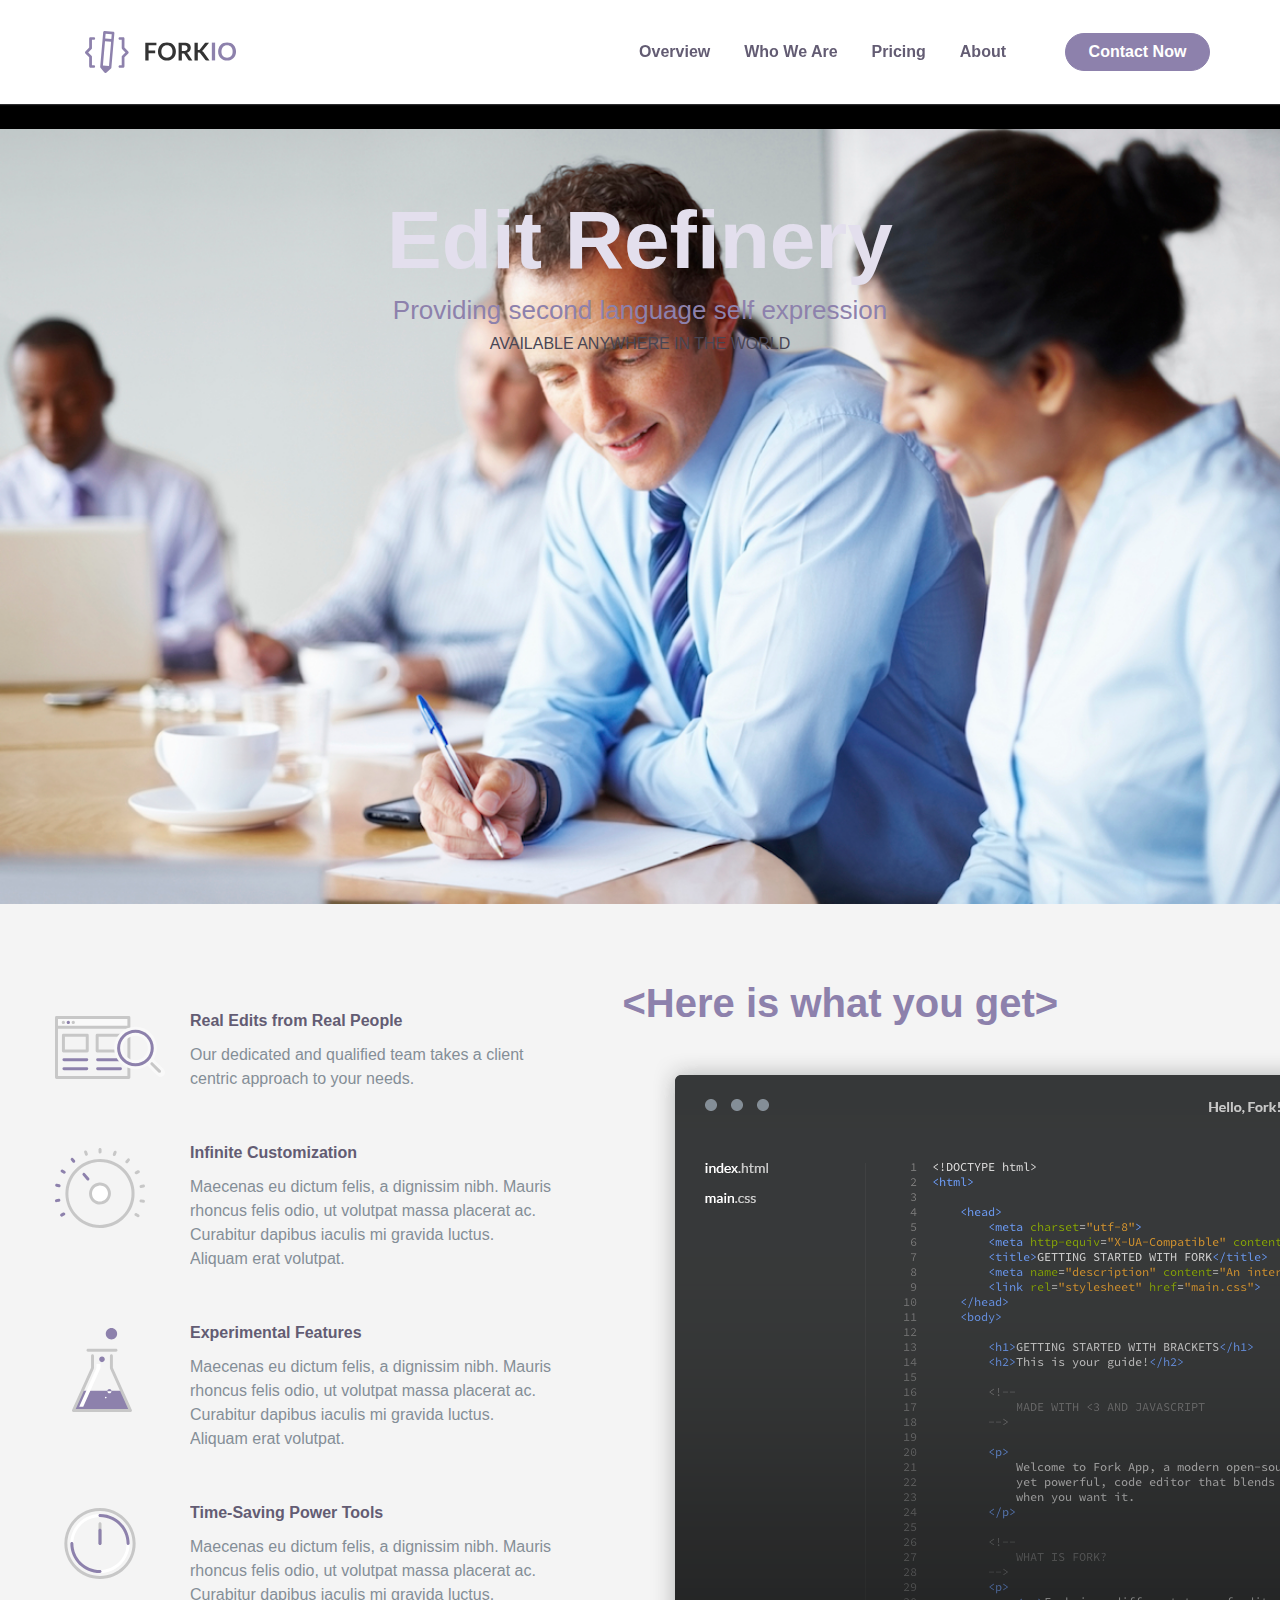
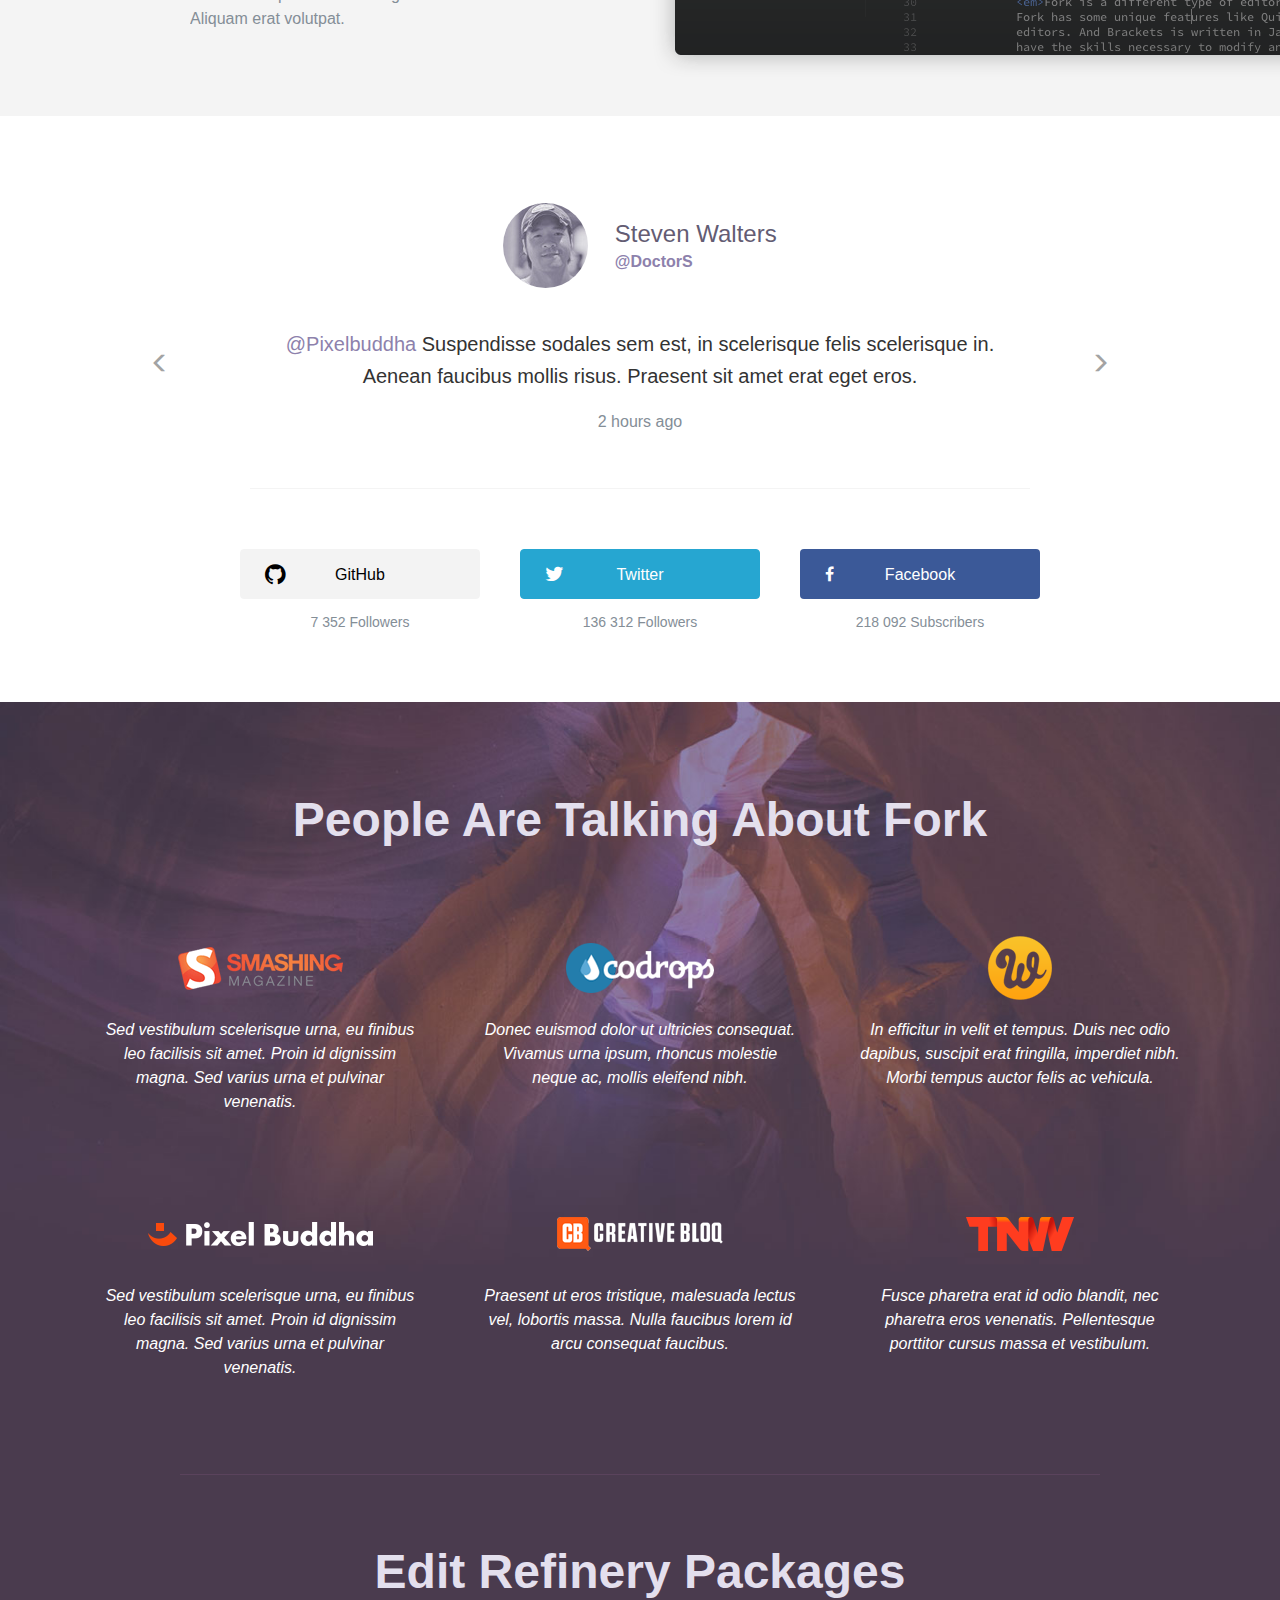
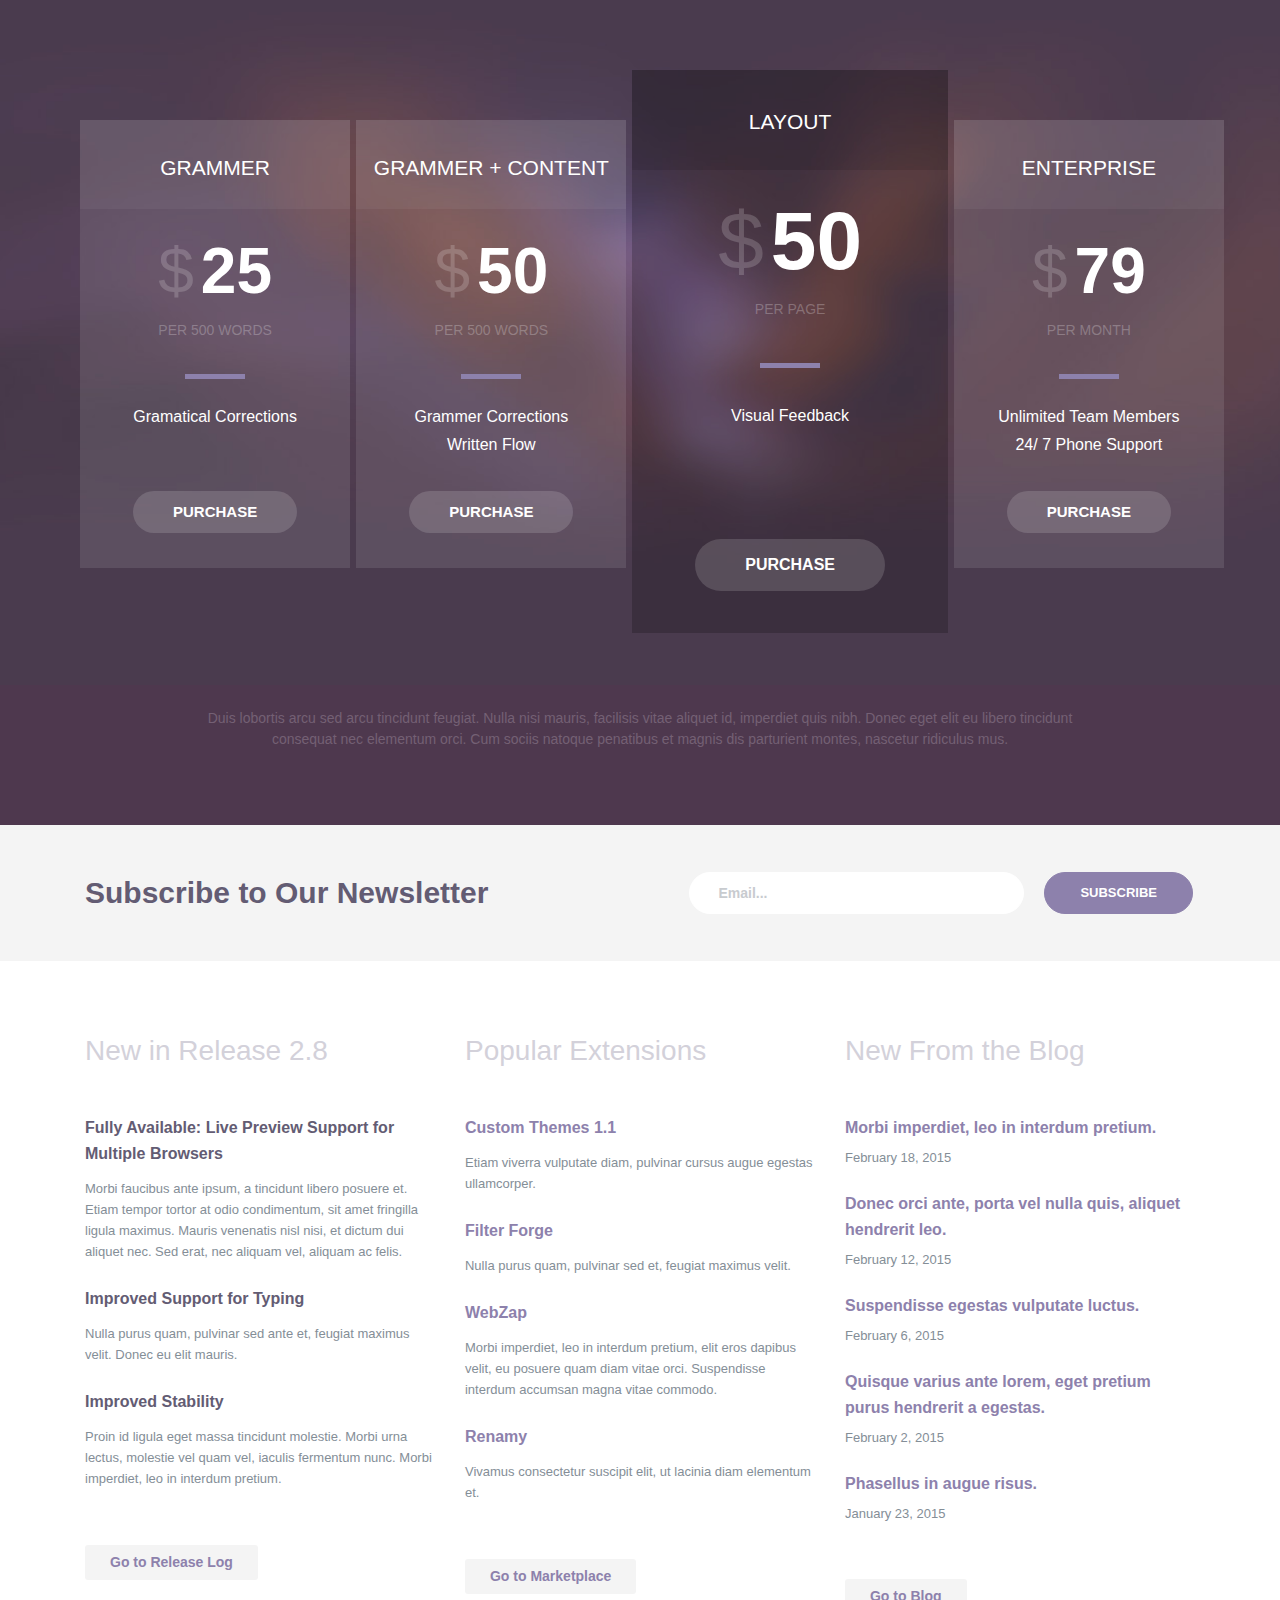
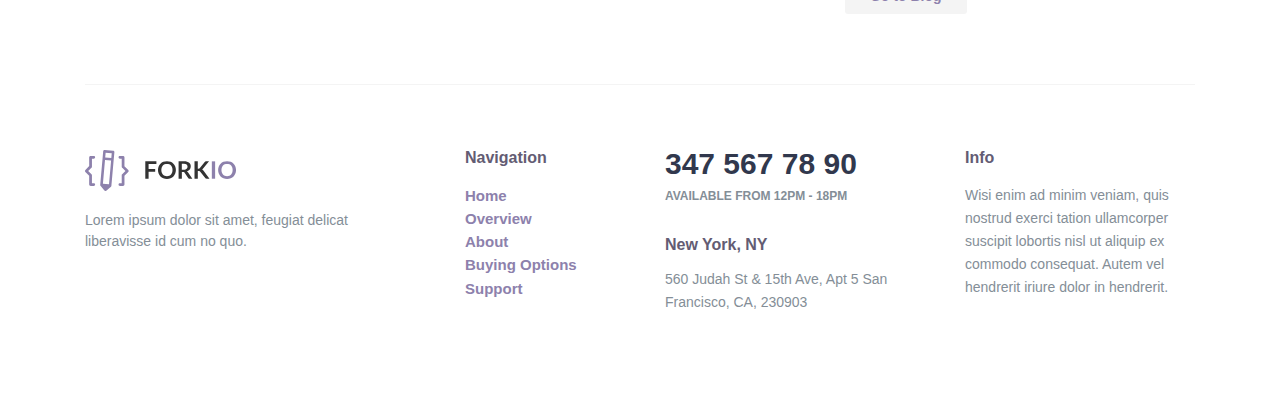
==== index.html @ b0a39c78 "first draft of site" ====
<!DOCTYPE html>
<html>
<head>
	<meta charset="utf-8">
	<meta name="viewport" content="width=device-width, initial-scale=1.0">
	<title>Edit Refinery</title>
	<meta name="description" content="A free responsive website template made exclusively for Codrops by Pixel Buddha and PSD2HTML">
	<meta name="keywords" content="website template, css3, one page, bootstrap, app template, web app, start-up">
	<meta name="author" content="Pixel Buddha and PSD2HTML for Codrops">
	<link rel="apple-touch-icon" sizes="57x57" href="favicons/apple-touch-icon-57x57.png">
	<link rel="apple-touch-icon" sizes="60x60" href="favicons/apple-touch-icon-60x60.png">
	<link rel="apple-touch-icon" sizes="72x72" href="favicons/apple-touch-icon-72x72.png">
	<link rel="apple-touch-icon" sizes="76x76" href="favicons/apple-touch-icon-76x76.png">
	<link rel="apple-touch-icon" sizes="114x114" href="favicons/apple-touch-icon-114x114.png">
	<link rel="apple-touch-icon" sizes="120x120" href="favicons/apple-touch-icon-120x120.png">
	<link rel="apple-touch-icon" sizes="144x144" href="favicons/apple-touch-icon-144x144.png">
	<link rel="apple-touch-icon" sizes="152x152" href="favicons/apple-touch-icon-152x152.png">
	<link rel="apple-touch-icon" sizes="180x180" href="favicons/apple-touch-icon-180x180.png">
	<link rel="icon" type="image/png" href="favicons/favicon-32x32.png" sizes="32x32">
	<link rel="icon" type="image/png" href="favicons/favicon-194x194.png" sizes="194x194">
	<link rel="icon" type="image/png" href="favicons/favicon-96x96.png" sizes="96x96">
	<link rel="icon" type="image/png" href="favicons/android-chrome-192x192.png" sizes="192x192">
	<link rel="icon" type="image/png" href="favicons/favicon-16x16.png" sizes="16x16">
	<link rel="manifest" href="favicons/manifest.json">
	<link rel="shortcut icon" href="favicons/favicon.ico">
	<meta name="msapplication-TileColor" content="#603cba">
	<meta name="msapplication-TileImage" content="favicons/mstile-144x144.png">
	<meta name="msapplication-config" content="favicons/browserconfig.xml">
	<meta name="theme-color" content="#ffffff">
	<link rel="stylesheet" href="css/bootstrap.css">
	<link rel="stylesheet" href="fonts/font-awesome-4.3.0/css/font-awesome.min.css">
	<link rel="stylesheet" href="css/all.css">
	<!-- <link href='http://fonts.googleapis.com/css?family=Montserrat:400,700|Source+Sans+Pro:400,700,400italic,700italic' rel='stylesheet' type='text/css'> -->
</head>
<body>
<div id="wrapper">
		<header id="header">
			<div class="container">
				<div class="logo"><a href="#"><img src="images/logo.svg" alt="FORKIO"></a></div>
				<nav id="nav">
					<div class="opener-holder">
						<a href="#" class="nav-opener"><span></span></a>
					</div>
					<a href="http://tympanus.net/codrops/?p=23525" class="btn btn-primary rounded">Contact Now</a>
					<div class="nav-drop">
						<ul>
							<li class="active visible-sm visible-xs"><a href="#">Home</a></li>
							<li><a href="#">Overview</a></li>
							<li><a href="#">Who We Are</a></li>
							<li><a href="#">Pricing</a></li>
							<li><a href="#">About</a></li>
						</ul>
						<div class="drop-holder visible-sm visible-xs">
							<span>Follow Us</span>
							<ul class="social-networks">
								<li><a class="fa fa-github" href="#"></a></li>
								<li><a class="fa fa-twitter" href="#"></a></li>
								<li><a class="fa fa-facebook" href="#"></a></li>
							</ul>
						</div>
					</div>
				</nav>
			</div>
		</header>
	<section class="visual">

		<div class="container">
			<div class="text-block">
				<div class="heading-holder bg-black">
					<h1>Edit Refinery</h1>
				</div>
				<p class="tagline bg-black">Providing second language self expression</p>
				<span class="info bg-black">Available anywhere in the world</span>
			</div>
		</div>
		<img src="images/collab.jpg" alt="" class="bg-stretch full">
	</section>
	<!-- <section class="main">
		<div class="container">
			<div id="cta">
				<a href="http://tympanus.net/codrops/?p=23525" class="btn btn-primary rounded">Contact Now</a>
				<p>Unlimited 30-Days Trial Period</p>
			</div>
			<div class="row">
				<div class="text-box col-md-offset-1 col-md-10">
					<h2>Revolutionary editor</h2>
					<p>Aenean cursus imperdiet nisl id fermentum. Aliquam pharetra dui laoreet vulputate dignissim. Sed id metus id quam auctor molestie eget ut augue. </p>
					<div class="social-placeholder"><img src="images/img-social-placeholder-01.png" height="26" width="365" alt=""></div>
				</div>
			</div>
		</div>
	</section> -->
	<section class="area">
		<div class="container">
			<!-- <div id="cta">
				<a href="http://tympanus.net/codrops/?p=23525" class="btn btn-primary rounded">Contact Now</a>
				<p>Unlimited 30-Days Trial Period</p>
			</div> -->
			<div class="row">
				<div class="col-md-5">
					<h2 class="visible-xs visible-sm text-primary">&lt;Here is what you get&gt;</h2>
					<ul class="visual-list">
						<li>
							<div class="img-holder">
								<img src="images/graph-04.svg" width="110" alt="">
							</div>
							<div class="text-holder">
								<h3>Real Edits from Real People</h3>
								<p>Our dedicated and qualified team takes a client centric approach to your needs.</p>
							</div>
						</li>
						<li>
							<div class="img-holder">
								<img class="pull-left" src="images/graph-03.svg" width="90" alt="">
							</div>
							<div class="text-holder">
								<h3>Infinite Customization</h3>
								<p>Maecenas eu dictum felis, a dignissim nibh. Mauris rhoncus felis odio, ut volutpat massa placerat ac. Curabitur dapibus iaculis mi gravida luctus. Aliquam erat volutpat. </p>
							</div>
						</li>
						<li>
							<div class="img-holder">
								<img src="images/graph-02.svg" height="84" alt="">
							</div>
							<div class="text-holder">
								<h3>Experimental Features</h3>
								<p>Maecenas eu dictum felis, a dignissim nibh. Mauris rhoncus felis odio, ut volutpat massa placerat ac. Curabitur dapibus iaculis mi gravida luctus. Aliquam erat volutpat. </p>
							</div>
						</li>
						<li>
							<div class="img-holder">
								<img src="images/graph-01.svg" height="71" alt="">
							</div>
							<div class="text-holder">
								<h3>Time-Saving Power Tools</h3>
								<p>Maecenas eu dictum felis, a dignissim nibh. Mauris rhoncus felis odio, ut volutpat massa placerat ac. Curabitur dapibus iaculis mi gravida luctus. Aliquam erat volutpat. </p>
							</div>
						</li>
					</ul>
				</div>
				<div class="col-md-7">
					<div class="slide-holder">
						<h2 class="hidden-xs hidden-sm text-primary">&lt;Here is what you get&gt;</h2>
						<div class="img-slide scroll-trigger"><img src="images/img-01.png" height="624" width="1184" alt=""></div>
					</div>
				</div>
			</div>
		</div>
	</section>
	<section class="main">
		<div class="container">
			<div class="block-holder">
				<div class="block-frame">
					<div class="cycle-gallery">
						<div class="mask">
							<div class="slideset">
								<div class="slide">
									<div class="img-box">
										<div class="img-holder"><img src="images/user-01.jpg" height="85" width="85" alt=""></div>
										<div class="text-holder">
											<h3>Steven Walters</h3>
											<a href="#">@DoctorS</a>
										</div>
									</div>
									<p><a href="#">@Pixelbuddha</a> Suspendisse sodales sem est, in scelerisque felis scelerisque in. Aenean faucibus mollis risus. Praesent sit amet erat eget eros.</p>
									<em class="date">2 hours ago</em>
								</div>
								<div class="slide">
									<div class="img-box">
										<div class="img-holder"><img src="images/user-02.jpg" height="85" width="85" alt=""></div>
										<div class="text-holder">
											<h3>Shane Jennings</h3>
											<a href="#">@shanejen</a>
										</div>
									</div>
									<p><a href="#">@PSD2HTML</a> Ut id porta quam. Morbi sit amet magna lobortis, hendrerit lorem et, tincidunt lorem. Sed vulputate condimentum lorem vel dapibus</p>
									<em class="date">5 hours ago</em>
								</div>
								<div class="slide">
									<div class="img-box">
										<div class="img-holder"><img src="images/user-03.jpg" height="85" width="85" alt=""></div>
										<div class="text-holder">
											<h3>Rafael Belverde</h3>
											<a href="#">@bellraffi</a>
										</div>
									</div>
									<p><a href="#">@codrops</a> Curabitur nec dapibus ligula. In eget ante in nisi laoreet accumsan pretium vitae est. Nulla lacinia efficitur dui eget accumsan?</p>
									<em class="date">1 day ago</em>
								</div>
							</div>
						</div>
						<a class="btn-prev" href="#"><i class="glyphicon glyphicon-menu-left"></i></a>
						<a class="btn-next" href="#"><i class="glyphicon glyphicon-menu-right"></i></a>
					</div>
				</div>
				<div class="block-frame">
					<ul class="cta-list">
						<li>
							<a href="#" class="btn btn-default"><i class="fa fa-github"></i> GitHub</a>
							<p>7 352 Followers</p>
						</li>
						<li>
							<a href="#" class="btn btn-info"><i class="fa fa-twitter"></i> Twitter</a>
							<p>136 312 Followers</p>
						</li>
						<li>
							<a href="#" class="btn btn-blue"><i class="fa fa-facebook"></i> Facebook</a>
							<p>218 092 Subscribers</p>
						</li>
					</ul>
				</div>
			</div>
		</div>
	</section>
	<section class="visual-container">
		<div class="visual-area">
			<div class="container">
				<h2>People Are Talking About Fork</h2>
				<ul class="testimonials">
					<li>
						<div class="img-holder"><a href="#"><img src="images/logo-smashing.png" height="43" width="165" alt="smashing magazine"></a></div>
						<p><em>Sed vestibulum scelerisque urna, eu finibus leo facilisis sit amet. Proin id dignissim magna. Sed varius urna et pulvinar venenatis. </em></p>
					</li>
					<li>
						<div class="img-holder"><a href="#"><img src="images/logo-codrops.png" height="50" width="148" alt="codrops"></a></div>
						<p><em>Donec euismod dolor ut ultricies consequat. Vivamus urna ipsum, rhoncus molestie neque ac, mollis eleifend nibh.</em></p>
					</li>
					<li>
						<div class="img-holder"><a href="#"><img src="images/logo-w.png" height="64" width="64" alt="w"></a></div>
						<p><em>In efficitur in velit et tempus. Duis nec odio dapibus, suscipit erat fringilla, imperdiet nibh. Morbi tempus auctor felis ac vehicula. </em></p>
					</li>
					<li>
						<div class="img-holder"><a href="#"><img src="images/logo-pixel.png" height="24" width="225" alt="Pixel Buddha"></a></div>
						<p><em>Sed vestibulum scelerisque urna, eu finibus leo facilisis sit amet. Proin id dignissim magna. Sed varius urna et pulvinar venenatis. </em></p>
					</li>
					<li>
						<div class="img-holder"><a href=""><img src="images/logo-cb.png" height="34" width="166" alt="creative bloq"></a></div>
						<p><em>Praesent ut eros tristique, malesuada lectus vel, lobortis massa. Nulla faucibus lorem id arcu consequat faucibus. </em></p>
					</li>
					<li>
						<div class="img-holder"><a href="#"><img src="images/logo-tnw.png" height="34" width="108" alt="tnw"></a></div>
						<p><em>Fusce pharetra erat id odio blandit, nec pharetra eros venenatis. Pellentesque porttitor cursus massa et vestibulum.</em></p>
					</li>
				</ul>
			</div>
			<img src="images/img-decor-02.jpg" height="764" width="1380" alt="" class="bg-stretch">
		</div>
		<div class="visual-area">
			<div class="container">
				<h2>Edit Refinery Packages</h2>
				<div class="pricing-tables">
					<div class="plan">
		                <div class="head">
		                    <h3>Grammer</h3>
		                </div>
		                <div class="price">
		                    <span class="price-main"><span class="symbol">$</span>25</span>
		                    <span class="price-additional">per 500 words</span>
		                </div>
		                <ul class="item-list">
		                    <li>Gramatical Corrections</li>
		                </ul>
		                <button type="button" class="btn btn-default rounded">purchase</button>
		            </div>
		            <div class="plan">
		                <div class="head">
		                    <h3>Grammer + Content</h3> </div>
		                <div class="price">
		                    <span class="price-main"><span class="symbol">$</span>50</span>
		                    <span class="price-additional">per 500 words</span>
		                </div>
		                    <ul class="item-list">
		                       <li>Grammer Corrections</li>
		                       <li>Written Flow</li>
		                    </ul>
		                <button type="button" class="btn btn-default rounded">purchase</button>
		            </div>
		            <div class="plan recommended">
		                <div class="head">
		                    <h3>Layout</h3> </div>
		                <div class="price">
		                    <span class="price-main"><span class="symbol">$</span>50</span>
		                    <span class="price-additional">per page</span>
		                </div>
		                    <ul class="item-list">
		                        <li>Visual Feedback</li>
		                    </ul>
		                <button type="button" class="btn btn-default rounded">purchase</button>
		            </div>
		            <div class="plan">
		                <div class="head">
		                    <h3>enterprise</h3> </div>
		                <div class="price">
		                    <span class="price-main"><span class="symbol">$</span>79</span>
		                    <span class="price-additional">per month</span>
		                </div>
		                <ul class="item-list">
		                    <li>Unlimited Team Members</li>
		                    <li>24/ 7 Phone Support</li>
		                </ul>
		                <button type="button" class="btn btn-default rounded">purchase</button>
		            </div>
				</div>
				<p class="silent">Duis lobortis arcu sed arcu tincidunt feugiat. Nulla nisi mauris, facilisis vitae aliquet id, imperdiet quis nibh. Donec eget elit eu libero tincidunt consequat nec elementum orci. Cum sociis natoque penatibus et magnis dis parturient montes, nascetur ridiculus mus. </p>
			</div>
			<img src="images/img-decor-03.jpg" height="1175" width="1380" alt="" class="bg-stretch">
		</div>
	</section>
	<section class="area">
		<div class="container">
			<div class="subscribe">
				<h3>Subscribe to Our Newsletter</h3>
				<form class="form-inline">
					<button type="submit" class="btn btn-primary rounded">Subscribe</button>
					<div class="form-group">
						<input type="email" class="form-control rounded" id="exampleInputEmail2" placeholder="Email...">
					</div>
				</form>
			</div>
		</div>
	</section>
	<section class="main">
		<div class="container">
			<div class="content">
				<div class="row">
					<div class="col-md-4">
						<h3>New in Release 2.8</h3>
						<h4>Fully Available: Live Preview Support for Multiple Browsers</h4>
						<p>Morbi faucibus ante ipsum, a tincidunt libero posuere et. Etiam tempor tortor at odio condimentum, sit amet fringilla ligula maximus. Mauris venenatis nisl nisi, et dictum dui aliquet nec. Sed erat, nec aliquam vel, aliquam ac felis. </p>
						<h4>Improved Support for Typing </h4>
						<p>Nulla purus quam, pulvinar sed ante et, feugiat maximus velit. Donec eu elit mauris. </p>
						<h4>Improved Stability</h4>
						<p>Proin id ligula eget massa tincidunt molestie. Morbi urna lectus, molestie vel quam vel, iaculis fermentum nunc. Morbi imperdiet, leo in interdum pretium.</p>
						<div class="btn-holder">
							<a href="#" class="btn btn-link">Go to Release Log</a>
						</div>
					</div>
					<div class="col-md-4">
						<h3>Popular Extensions</h3>
						<h4><a href="#">Custom Themes 1.1</a></h4>
						<p>Etiam viverra vulputate diam, pulvinar cursus augue egestas ullamcorper. </p>
						<h4><a href="#">Filter Forge</a></h4>
						<p>Nulla purus quam, pulvinar sed et, feugiat maximus velit.</p>
						<h4><a href="#">WebZap</a></h4>
						<p>Morbi imperdiet, leo in interdum pretium, elit eros dapibus velit, eu posuere quam diam vitae orci. Suspendisse interdum accumsan magna vitae commodo.</p>
						<h4><a href="#">Renamy</a></h4>
						<p>Vivamus consectetur suscipit elit, ut lacinia diam elementum et.</p>
						<div class="btn-holder">
							<a href="#" class="btn btn-link">Go to Marketplace</a>
						</div>
					</div>
					<div class="col-md-4">
						<h3>New From the Blog</h3>
						<h4><a href="#">Morbi imperdiet, leo in interdum pretium.</a></h4>
						<time class="date" datetime="2015-02-18">February 18, 2015</time>
						<h4><a href="#">Donec orci ante, porta vel nulla quis, aliquet hendrerit leo.</a></h4>
						<time class="date" datetime="2015-02-12">February 12, 2015</time>
						<h4><a href="#">Suspendisse egestas vulputate luctus.</a></h4>
						<time class="date" datetime="2015-02-06">February 6, 2015</time>
						<h4><a href="#">Quisque varius ante lorem, eget pretium purus hendrerit a egestas. </a></h4>
						<time class="date" datetime="2015-02-02">February 2, 2015</time>
						<h4><a href="#">Phasellus in augue risus. </a></h4>
						<time class="date" datetime="2015-01-23">January 23, 2015</time>
						<div class="btn-holder">
							<a href="#" class="btn btn-link">Go to Blog</a>
						</div>
					</div>
				</div>
			</div>
		</div>
	</section>
	<footer id="footer">
		<div class="container">
			<div class="footer-holder">
				<div class="row">
					<div class="col-md-4">
						<div class="logo"><a href="#"><img src="images/logo.svg" alt="FORKIO"></a></div>
						<p>Lorem ipsum dolor sit amet, feugiat delicat<br /> liberavisse id cum no quo.</p>
					</div>
					<div class="col-md-2">
						<h4>Navigation</h4>
						<ul>
							<li><a href="#">Home</a></li>
							<li><a href="#">Overview</a></li>
							<li><a href="#">About</a></li>
							<li><a href="#">Buying Options</a></li>
							<li><a href="#">Support</a></li>
						</ul>
					</div>
					<div class="col-md-3">
						<div class="text-holder">
							<strong class="phone"><a href="tel:3475677890">347 567 78 90</a></strong>
							<span class="available">Available from 12PM - 18PM</span>
							<h4>New York, NY</h4>
							<address>560 Judah St &amp; 15th Ave, Apt 5 San Francisco, CA, 230903</address>
						</div>
					</div>
					<div class="col-md-3">
						<div class="text-frame">
							<h4>Info</h4>
							<p>Wisi enim ad minim veniam, quis nostrud exerci tation ullamcorper suscipit lobortis nisl ut aliquip ex commodo consequat. Autem vel hendrerit iriure dolor in hendrerit.</p>
						</div>
					</div>
				</div>
			</div>
		</div>
	</footer>
</div>
<script src="js/jquery-1.11.2.min.js"></script>
<script src="js/bootstrap.js"></script>
<script src="js/jquery.main.js"></script>
</body>
</html>
---- css/all.css ----
* {
  font-size: 100.01%; }

html {
  font-size: 62.5%;
  height: 100%; }

body {
  margin: 0;
  height: 100%;
  /*font: 1.3rem/1.61538 "Montserrat", sans-serif; */
}


.full{
  width: 100%;
}

p {
  font-family: "Source Sans Pro", sans-serif; }

.btn, a {
  -webkit-transition: color linear .4s, background-color linear .4s, border-color linear .4s;
  transition: color linear .4s, background-color linear .4s, border-color linear .4s; }
  .btn:hover, a:hover {
    text-decoration: none;
    outline: none; }

.btn-link {
  display: inline-block;
  vertical-align: top;
  background: #f4f4f4;
  border-radius: 3px;
  font-weight: bold;
  font-size: 1.4rem;
  line-height: 1.3571428;
  padding: 7px 24px; }
  .btn-link:hover {
    background: #e0e0e0; }

#wrapper {
  width: 100%;
  height: 100%;
  display: table;
  overflow: hidden;
  table-layout: fixed; }

#footer {
  width: 100%;
  overflow: hidden;
  display: table-footer-group;
  height: 1%; }

.btn-blue {
  background: #3b5998;
  color: #fff; }
  .btn-blue:hover {
    color: #fff;
    background: #21396b; }

.logo {
  float: left;
  margin: 0 0 0 15px;
  width: 151px;
  height: 41px; }

.social-placeholder {
  padding: 9px 0 0;
  height: 35px; }
  .social-placeholder img {
    vertical-align: top;
    max-width: 100%;
    height: auto; }

#header {
  position: fixed;
  top: 0;
  left: 0;
  width: 100%;
  z-index: 99;
  padding: 31px 0 32px;
  background: #fff;
  box-shadow: 0 1px 1px rgba(196, 194, 202, 0.23);
  -webkit-backface-visibility: hidden;
  /* Prevent Chrome bug because of on-scroll effect in other section */ }
  #header .btn {
    float: right;
    margin: 2px 0 0 59px;
    height: 38px;
    min-width: 145px;
    padding: 7px;
    font-weight: bold;
    font-size: 1.6rem;
    line-height: 22px;
    letter-spacing: 0; }

#nav {
  overflow: hidden;
  text-align: right;
  font-size: 0;
  letter-spacing: -4px;
  white-space: nowrap; }
  #nav .nav-drop {
    overflow: hidden; }
  #nav ul {
    padding: 9px 0 5px;
    margin: 0; }
  #nav li {
    display: inline-block;
    vertical-align: top;
    font-size: 1.6rem;
    line-height: 24px;
    font-weight: bold;
    letter-spacing: 0;
    white-space: normal;
    margin: 0 0 0 34px; }
    #nav li a {
      display: block;
      color: #635C73; }
      #nav li a:hover {
        text-decoration: none;
        color: #8d81ac; }

.nav-opener {
  display: none;
  float: right;
  width: 31px;
  height: 31px;
  position: relative;
  text-indent: -9999px;
  overflow: hidden; }

.nav-opener:before, .nav-opener:after, .nav-opener span {
  background: #333;
  border-radius: 4px;
  position: absolute;
  top: 17px;
  left: 3px;
  right: 3px;
  height: 3px;
  margin-top: -2px;
  /* height/2 */
  -webkit-transition: all 0.2s linear;
  transition: all 0.2s linear; }

.nav-opener:before {
  content: '';
  top: 8px;
  left: 30%; }

.nav-opener:after {
  content: '';
  top: 26px; }

.nav-active .nav-opener span {
  opacity: 0; }

.nav-opener:hover {
  opacity: .9; }

.nav-active .nav-opener:after, .nav-active .nav-opener:before {
  -moz-transform: rotate(45deg);
  -webkit-transform: rotate(45deg);
  -ms-transform: rotate(45deg);
  transform: rotate(45deg);
  top: 16px;
  left: 5%;
  right: 5%; }

.nav-active .nav-opener:after {
  -moz-transform: rotate(-45deg);
  -webkit-transform: rotate(-45deg);
  -ms-transform: rotate(-45deg);
  transform: rotate(-45deg); }

.visual {
  min-height: 904px;
  position: relative;
  overflow: hidden;
  text-align: center;
  color: #8d81ac;
  font-size: 0;
  letter-spacing: -4px;
  padding: 104px 0 0;
  background: #000; }
  .visual .bg-stretch {
    position: absolute;
    bottom: 0;
    left: 50%;
    -webkit-transform: translateX(-50%);
    -ms-transform: translateX(-50%);
    transform: translateX(-50%); }
  .visual > .container {
    display: inline-block;
    vertical-align: top;
    position: relative;
    z-index: 1;
    font-size: 2.4rem;
    line-height: 1.5;
    letter-spacing: 0; }
  .visual h1 {
    margin: 0 0 10px;
    font-size: 8.2rem;
    line-height: 1.12;
    font-weight: bold;
    color: #e3dfed; }
  .visual p {
    margin: 0 0 8px; }
    .visual p.tagline {
      line-height: 1.1;
      font-size: 2.6rem; }
  .visual .info {
    display: block;
    font-size: 1.6rem;
    line-height: 1.5;
    color: #494654;
    text-transform: uppercase; }
  .visual .text-block {
    padding: 90px 0; }

#cta {
  position: relative;
  z-index: 1;
  margin: -80px 0 55px;
  text-align: center;
  color: #848e97;
  font-size: 1.4rem;
  line-height: 1.28571428; }
  #cta .btn {
    margin: 0 0 16px;
    height: 62px;
    font-size: 2.1rem;
    line-height: 26px;
    font-weight: bold;
    padding: 17px;
    min-width: 390px; }
  #cta p {
    margin: 0 0 18px; }

.cta-list {
  margin: 0;
  padding: 0;
  list-style: none;
  text-align: center;
  font-size: 0;
  letter-spacing: -4px;
  white-space: nowrap;
  color: #848e97; }
  .cta-list li {
    display: inline-block;
    vertical-align: top;
    margin: 0 20px;
    font-size: 1.4rem;
    line-height: 1.285;
    letter-spacing: 0;
    white-space: normal; }
  .cta-list .btn {
    position: relative;
    margin: 0 0 15px;
    height: 50px;
    line-height: 30px;
    padding: 10px 50px;
    min-width: 240px; }
    .cta-list .btn i {
      position: absolute;
      left: 24px;
      top: 50%;
      font-size: 2.4rem;
      -webkit-transform: translateY(-50%);
      -ms-transform: translateY(-50%);
      transform: translateY(-50%); }
      .cta-list .btn i.fa-twitter {
        font-size: 2rem; }
      .cta-list .btn i.fa-facebook {
        font-size: 1.6rem; }

.text-box {
  text-align: center;
  font-size: 2.1rem;
  line-height: 1.524;
  color: #716E79;
  padding-bottom: 23px; }
  .text-box h2 {
    margin: 0 0 20px;
    font-size: 5.4rem;
    line-height: 1.148;
    text-transform: uppercase;
    font-weight: bold; }
  .text-box p {
    margin: 0 0 35px; }

.rounded {
  border-radius: 40px; }

.main {
  padding: 47px 0; }
  .main .content {
    padding: 25px 15px 23px;
    font-size: 1.3rem;
    line-height: 1.615;
    color: #848e97; }
  .main h3 {
    margin: 0 0 46px;
    font-size: 2.8rem;
    line-height: 1.285;
    font-weight: 300;
    color: #D3D1DA; }
  .main h4 {
    margin: 0 0 12px;
    font-size: 16px;
    line-height: 1.625;
    font-weight: bold; }
    .style-01 .main h4 {
      margin: 0 0 7px; }
  .main p {
    margin: 0 0 23px; }
  .main .date {
    display: block;
    margin: -5px 0 0;
    padding: 0 0 22px; }
  .main .btn-holder {
    padding: 32px 0 0; }

.area {
  padding: 77px 0 47px;
  background: #f4f4f4; }
  .area h2 {
    margin: 0 0 28px;
    font-size: 4rem;
    line-height: 1.107;
    font-weight: bold; }

.slide-holder {
  padding: 0 0 0 65px; }
  .slide-holder .img-slide {
    position: relative;
    margin: 0 0 -140px; }
    .slide-holder .img-slide img {
      position: relative;
      top: 0;
      left: -20px; }

/* See Blueprint http://tympanus.net/codrops/2013/07/18/on-scroll-effect-layout/ */
.scroll-effect-init .img-slide {
  -webkit-transition: -webkit-transform 1s;
  transition: transform 1s; }

.scroll-effect-init .img-slide {
  -webkit-transform: translateX(50px);
  -moz-transform: translateX(50px);
  transform: translateX(50px); }

.slide-holder.scroll-effect-animate .img-slide {
  -webkit-transform: translateX(0px);
  -moz-transform: translateX(0px);
  transform: translateX(0px);
  opacity: 1; }

.visual-list {
  margin: 0 -25px -40px -15px;
  padding: 28px 0;
  list-style: none;
  color: #848e97; }
  .visual-list .img-holder {
    float: left;
    width: 90px;
    text-align: center;
    margin: 7px 45px 0 0; }
    .visual-list .img-holder img {
      vertical-align: top; }
  .visual-list .text-holder {
    overflow: hidden; }
  .visual-list li {
    padding: 0 0 29px; }
  .visual-list h3 {
    margin: 0 0 10px;
    font-size: 1.6rem;
    line-height: 1.5;
    font-weight: bold;
    color: #635C73; }
  .visual-list p {
    margin: 0 0 21px; }

.cycle-gallery {
  position: relative;
  text-align: center;
  padding: 40px 200px 33px;
  margin: 0 0 60px;
  font-size: 2rem;
  line-height: 1.6; }
  .cycle-gallery p a {
    font-weight: 400; }
  .cycle-gallery .img-box {
    display: block;
    font-size: 1.6rem;
    line-height: 1.5;
    padding: 0 0 40px; }
    .cycle-gallery .img-box .img-holder {
      display: inline-block;
      vertical-align: middle;
      margin: 0 22px 0 0;
      overflow: hidden; }
      .cycle-gallery .img-box .img-holder img {
        border-radius: 50%; }
    .cycle-gallery .img-box .text-holder {
      display: inline-block;
      vertical-align: middle;
      text-align: left; }
    .cycle-gallery .img-box h3 {
      margin: 0;
      font-size: 2.4rem;
      line-height: 1.33333;
      color: #635C73; }
    .cycle-gallery .img-box a {
      font-weight: bold; }
  .cycle-gallery:after {
    content: "";
    position: absolute;
    bottom: 0;
    left: 180px;
    right: 180px;
    height: 1px;
    background: #f4f4f4; }
  .cycle-gallery [class^='btn-'] {
    position: absolute;
    top: 50%;
    margin: 23px 0 0;
    z-index: 9;
    -webkit-transform: translateY(-50%);
    -ms-transform: translateY(-50%);
    transform: translateX(-50%);
    color: #a3a3a3; }
    .cycle-gallery [class^='btn-']:hover {
      color: #000; }
  .cycle-gallery .btn-prev {
    left: 90px; }
  .cycle-gallery .btn-next {
    right: 90px; }
  .cycle-gallery .date {
    display: block;
    font-style: normal;
    font-size: 1.6rem;
    line-height: 1.5;
    font-weight: normal;
    color: #848e97; }

.cycle-gallery .mask {
  position: relative;
  overflow: hidden; }

.cycle-gallery .mask .slideset {
  width: 99999px;
  float: left; }

.cycle-gallery .mask .slide {
  float: left; }

.cycle-gallery .mask .slide.active {
  z-index: 1; }

.visual-container {
  background: #4E384E;
  text-align: center; }
  .visual-container .visual-area {
    position: relative;
    overflow: hidden;
    padding: 90px 0 70px;
    font-size: 1.4rem;
    line-height: 1.5;
    color: #fff; }
    .visual-container .visual-area > .container {
      position: relative;
      z-index: 1; }
      .visual-container .visual-area > .container > p {
        margin: 0 120px 5px; }
    .visual-container .visual-area .bg-stretch {
      position: absolute;
      top: 0;
      left: 0; }
  .visual-container .visual-area + .visual-area {
    padding: 70px 0; }
    .visual-container .visual-area + .visual-area:after {
      content: "";
      position: absolute;
      top: 0;
      left: 180px;
      right: 180px;
      height: 1px;
      background: rgba(102, 74, 102, 0.6); }
  .visual-container h2 {
    margin: 0 0 70px;
    font-size: 4.8rem;
    line-height: 1.166666;
    font-weight: bold;
    color: #e3dfed; }
  .visual-container p.silent {
    color: #746074; }

.testimonials {
  margin: 0;
  padding: 0;
  list-style: none;
  color: #fff;
  margin-bottom: -46px;
  overflow: hidden;
  font-size: 0;
  letter-spacing: -4px; }
  .testimonials li {
    display: inline-block;
    vertical-align: top;
    font-size: 1.6rem;
    line-height: 1.5;
    width: 33.3333%;
    letter-spacing: 0; }
  .testimonials .img-holder img {
    display: inline-block;
    vertical-align: middle; }
  .testimonials .img-holder:before {
    content: '';
    display: inline-block;
    vertical-align: middle;
    width: 1px;
    height: 100px;
    margin: 0 0 0 -1px; }
  .testimonials p {
    margin: 0 30px 70px; }

.pricing-tables {
  padding: 0 7px 25px;
  font-size: 0;
  letter-spacing: -4px;
  white-space: nowrap; }
  .pricing-tables h3 {
    font-size: 2.1rem;
    line-height: 1.5;
    text-transform: uppercase;
    color: #fff; }

.plan {
  display: inline-block;
  vertical-align: top;
  width: 24%;
  background: rgba(255, 255, 255, 0.1);
  border-radius: 0;
  min-height: 100px;
  margin: 50px 3px;
  padding: 0 0 35px;
  font-size: 1.6rem;
  letter-spacing: 0;
  white-space: normal;
  text-align: center;
  color: #fff; }
  .plan .head {
    background: rgba(255, 255, 255, 0.05);
    padding: 8px 0 13px;
    margin-bottom: 30px; }

.plan.recommended .head {
  padding: 12px 0 20px;
  background: rgba(0, 0, 0, 0.1); }

.plan .price {
  display: block;
  font-weight: bold;
  text-transform: uppercase; }

.price .price-main {
  display: block;
  padding: 0 0 17px;
  font-size: 6.4rem;
  vertical-align: top;
  line-height: 1;
  white-space: nowrap; }
  .recommended .price .price-main {
    font-size: 8.2rem; }

.price .price-main .symbol {
  display: inline-block;
  color: rgba(255, 255, 255, 0.18);
  vertical-align: top;
  margin: 0 7px 0 0;
  position: relative;
  font-weight: normal; }

.price .price-additional {
  color: rgba(255, 255, 255, 0.25);
  display: block;
  padding: 0 0 33px;
  font-weight: normal;
  font-size: 1.4rem; }
  .recommended .price .price-additional {
    padding: 0 0 43px; }

.plan .btn {
  height: 42px;
  font-size: 1.5rem;
  border: 0;
  line-height: 26px;
  padding: 8px 40px;
  text-transform: uppercase;
  color: #fff;
  font-weight: bold; }
  .plan .btn.btn-default {
    background: rgba(255, 255, 255, 0.15); }
    .plan .btn.btn-default:hover {
      background: rgba(255, 255, 255, 0.4); }

.recommended .btn {
  padding: 14px 50px;
  height: 52px;
  font-size: 1.6rem;
  line-height: 1.5;
  margin-bottom: 7px; }

.plan ul {
  display: block;
  position: relative;
  margin: 0;
  font-size: 1.6rem;
  line-height: 1.75;
  padding: 29px 0 22px;
  min-height: 117px;
  list-style: none; }

.plan ul:before {
  content: '';
  position: absolute;
  top: 0;
  left: 50%;
  width: 60px;
  margin: 0 0 0 -30px;
  height: 5px;
  background: #8d81ac; }

.plan.recommended {
  margin-top: 0;
  width: 28%;
  position: relative;
  z-index: 99;
  background: rgba(0, 0, 0, 0.2);
  border-color: #8d81ac; }
  .plan.recommended ul {
    min-height: 176px;
    line-height: 32px;
    padding: 37px 0 22px; }

.subscribe {
  margin: -30px 17px 0 0;
  text-align: right;
  white-space: nowrap; }
  .subscribe h3 {
    margin: 0 15px;
    float: left;
    font-size: 3rem;
    line-height: 1.4;
    font-weight: bold;
    color: #635C73; }
  .subscribe .form-group {
    overflow: hidden; }
  .subscribe .form-control {
    padding: 10px 28px;
    font-size: 1.4rem;
    height: 42px;
    min-width: 335px;
    line-height: 20px;
    border-color: #fff;
    font-weight: bold;
    box-shadow: 0 0 0 #fff; }
  .subscribe .btn {
    float: right;
    height: 42px;
    font-size: 1.3rem;
    line-height: 20px;
    padding: 10px 35px;
    font-weight: bold;
    text-transform: uppercase;
    margin: 0 0 0 20px; }

.footer-holder {
  position: relative;
  padding: 62px 15px 92px;
  font-size: 1.4rem;
  line-height: 1.6428571429;
  color: #848e97; }
  .footer-holder:before {
    content: '';
    position: absolute;
    height: 1px;
    top: 0;
    right: 15px;
    left: 15px;
    background: #f4f4f4; }
  .footer-holder .logo {
    margin: 0 0 23px;
    padding: 4px 0 0;
    float: none;
    display: block; }
    .footer-holder .logo + p {
      line-height: 21px; }
  .footer-holder h4 {
    margin: 0 0 14px;
    font-size: 1.6rem;
    line-height: 1.5;
    font-weight: bold; }
  .footer-holder ul {
    margin: 0;
    padding: 0;
    list-style: none;
    font-weight: bold;
    font-size: 1.5rem;
    line-height: 1.55; }
    .footer-holder ul a {
      color: #8d81ac; }
      .footer-holder ul a:hover {
        color: #716298; }
  .footer-holder .text-holder {
    padding: 0 0 0 10px; }
  .footer-holder .text-frame {
    padding: 0 0 0 25px; }
  .footer-holder .phone {
    display: block;
    margin: 0 0 6px;
    font-size: 3rem;
    line-height: 1.2; }
    .footer-holder .phone a {
      color: #31384d; }
  .footer-holder .available {
    display: block;
    padding: 0 0 29px;
    font-size: 1.2rem;
    line-height: 1.3333333;
    font-weight: bold;
    text-transform: uppercase;
    color: #848e97; }
  .footer-holder address {
    display: block;
    margin: -3px 0 0;
    font-style: normal;
    line-height: 23px; }

@media only screen and (max-width: 992px) {
  .nav-opener {
    display: inline-block;
    vertical-align: top; }

  .opener-holder {
    float: right;
    display: inline-block;
    vertical-align: top;
    position: relative;
    padding: 0 0 0 25px;
    margin: 7px 25px 0; }
    .opener-holder:before {
      position: absolute;
      content: "";
      width: 1px;
      left: 0;
      top: 0;
      bottom: -6px;
      background: #f4f4f4; }

  #header {
    position: relative;
    padding: 0; }
    #header > .container {
      padding: 29px 0 0; }
    #header .logo {
      margin: 3px 0 32px 25px; }
    #header .btn {
      float: none;
      height: 48px;
      font-size: 1.7rem;
      line-height: 22px;
      margin: 0;
      padding: 12px 40px;
      display: inline-block;
      vertical-align: top; }

  #nav {
    overflow: visible;
    font-size: 1.8rem;
    line-height: 1.3333333;
    letter-spacing: 0;
    font-weight: normal; }
    #nav .nav-drop {
      display: block;
      clear: both;
      width: 100%;
      max-width: 400px;
      position: absolute;
      right: 0;
      top: 100%;
      pointer-events: none;
      opacity: 0;
      -webkit-transition: -webkit-transform 0.3s, opacity 0.3s;
      transition: transform 0.3s, opacity 0.3s;
      -webkit-transform: translate3d(0, 30px, 0);
      transform: translate3d(0, 30px, 0); }
      #nav .nav-drop > ul {
        display: block;
        padding: 0;
        text-align: left; }
        #nav .nav-drop > ul li {
          position: relative;
          margin: 0;
          padding: 0 35px;
          display: block;
          font-size: 1.8rem;
          line-height: 1.3333333;
          font-weight: normal; }
          #nav .nav-drop > ul li.active:before {
            content: '';
            position: absolute;
            top: 20px;
            bottom: 20px;
            width: 4px;
            left: 0;
            background: #8d81ac; }
          #nav .nav-drop > ul li a {
            display: block;
            margin: 0 -9999px;
            padding: 20px 9979px;
            border-bottom: 1px solid #3E3D3F;
            color: #fff;
            background: rgba(51, 51, 51, 0.98); }
            #nav .nav-drop > ul li a:active, #nav .nav-drop > ul li a:focus, #nav .nav-drop > ul li a:hover {
              text-decoration: none;
              color: #8d81ac; }
          #nav .nav-drop > ul li.active {
            position: relative; }
            #nav .nav-drop > ul li.active a {
              color: #858585; }
      #nav .nav-drop .drop-holder {
        margin: 0 -9999px;
        padding: 20px 10014px;
        background: #333;
        text-align: left;
        color: #9a9a9a; }
        #nav .nav-drop .drop-holder span {
          display: block;
          margin: 0 0 20px; }
        #nav .nav-drop .drop-holder ul {
          padding: 0; }
          #nav .nav-drop .drop-holder ul li {
            padding: 0;
            margin: 0; }
          #nav .nav-drop .drop-holder ul li + li {
            margin: 0 0 0 20px; }
          #nav .nav-drop .drop-holder ul a {
            font-size: 3rem;
            color: #fff; }
            #nav .nav-drop .drop-holder ul a:hover {
              color: #8d81ac; }

  .nav-active #nav .nav-drop {
    pointer-events: auto;
    opacity: 1;
    -webkit-transform: translate3d(0, 0, 0);
    transform: translate3d(0, 0, 0); }

  #cta {
    margin: -80px 0 41px; }

  .social-placeholder {
    padding: 0; }

  .visual {
    padding: 0;
    min-height: 760px; }
    .visual .text-block {
      padding: 70px 0; }
    .visual:before {
      display: none; }
    .visual .bg-stretch {
      bottom: -60px; }

  .area {
    padding: 40px 0 47px; }

  .text-box {
    font-size: 1.6rem;
    line-height: 1.625;
    padding-bottom: 13px; }

  .main .text-box p {
    margin: 0 0 33px; }

  .text-box h2 {
    font-size: 4.8rem;
    line-height: 1.333333; }

  .visual-list {
    margin: 0;
    padding: 28px 0 0 15px; }
    .visual-list .img-holder {
      width: 120px;
      margin: 7px 20px 0 0; }
    .visual-list li {
      padding: 0 0 19px; }

  .slide-holder {
    padding: 0;
    margin: 0 0 -130px;
    text-align: center; }

  .slide-holder .img-slide img {
    position: relative;
    left: -3px; }

  .area h2 {
    text-align: center;
    font-size: 4.8rem;
    line-height: 1.125; }

  .cycle-gallery {
    margin: 0 0 30px;
    padding: 85px 35px 0;
    font-size: 1.7rem;
    line-height: 1.412; }
    .cycle-gallery .img-box {
      padding: 0 0 35px; }
    .cycle-gallery [class^='btn-'] {
      margin: 67px 0 0; }
    .cycle-gallery .btn-prev {
      left: 0; }
    .cycle-gallery .btn-next {
      right: 0; }
    .cycle-gallery:after {
      display: none; }
    .cycle-gallery .date {
      margin: -10px 0 0; }

  .testimonials li {
    width: 50%; }
    .testimonials li p {
      margin: 0 10px 18px; }

  .cta-list {
    margin: 0 0 -16px; }
    .cta-list li {
      display: block;
      margin: 0; }
    .cta-list .btn {
      margin: 0 0 15px;
      min-width: 280px; }
    .cta-list p {
      margin: 0 0 26px; }

  .visual-container .visual-area {
    padding: 68px 0 84px; }
  .visual-container h2 {
    margin: 0 0 53px;
    font-size: 4.8rem;
    line-height: 1.25; }
  .visual-container .visual-area + .visual-area {
    padding: 54px 0 55px; }
    .visual-container .visual-area + .visual-area:after {
      left: 65px;
      right: 65px; }

  .testimonials p {
    margin: 0 30px 36px; }

  .pricing-tables {
    padding: 20px 0 60px; }

  .plan {
    display: block;
    width: auto;
    margin: 0 auto -5px;
    max-width: 310px; }
    .plan.recommended {
      max-width: 370px;
      width: auto; }

  .visual-container .visual-area > .container > p {
    margin: 0 40px; }

  .subscribe {
    text-align: center;
    margin: 2px 0 0; }
    .subscribe .form-inline {
      min-width: 430px;
      display: inline-block;
      vertical-align: top; }
    .subscribe .form-group {
      margin: 0; }
    .subscribe .form-control {
      min-width: 260px; }

  .subscribe h3 {
    font-size: 3rem;
    line-height: 1.2;
    float: none;
    margin: 0 0 44px; }

  .main h3 {
    margin: 0 0 26px; }

  .main .content {
    padding: 5px 15px 0; }

  .main .col-md-4 h3:first-child {
    margin: 40px 0 26px; }

  .main .col-md-4:first-child h3 {
    margin: 0 0 26px; }

  .main .btn-holder {
    padding: 12px 0; }

  .footer-holder {
    padding: 47px 19px 70px; }
    .footer-holder .text-holder {
      padding: 0; }
    .footer-holder .text-frame {
      padding: 0; }
    .footer-holder:before {
      left: 0;
      right: 0; }

  .footer-holder .logo + p {
    margin: 0 0 29px; }

  .footer-holder ul {
    margin: 0 0 26px; }

  .footer-holder address {
    margin: -3px 0 29px; } }
@media only screen and (max-width: 767px) {
  .testimonials {
    margin: 0 0 -20px; }
    .testimonials p {
      margin: 0 0 20px; }
    .testimonials li {
      width: 100%; }
      .testimonials li p {
        margin: 0 30px 36px; } }
@media only screen and (max-width: 479px) {
  body {
    min-width: 320px; }

  #header > .container {
    padding: 10px 0 0; }

  .subscribe .form-inline {
    min-width: 280px; }

  #header .btn {
    height: 30px;
    margin: 8px 0 0;
    font-size: 1.2rem;
    line-height: 20px;
    padding: 3px 20px;
    min-width: 0; }
  #header .logo {
    margin: 4px 0 10px 10px;
    width: 130px; }

  .opener-holder {
    margin: 4px 10px;
    padding: 0 0 0 10px; }

  .visual {
    min-height: 340px; }
    .visual > .container {
      font-size: 1.6rem;
      line-height: 1.5; }
    .visual .bg-stretch {
      max-width: 100%;
      bottom: 20px; }
    .visual .info {
      background: rgba(255, 255, 255, 0.3);
      color: #BEBCC3; }

  .visual h1 {
    font-size: 5.4rem;
    line-height: 1.148; }

  .visual .text-block {
    padding: 30px 0; }

  #nav .nav-drop > ul li.active:before {
    top: 15px;
    bottom: 15px; }

  .area, .main {
    padding: 40px 0; }

  #cta {
    margin: -61px 0 0; }
    #cta .btn {
      margin: 0 0 12px;
      height: 42px;
      font-size: 1.4rem;
      line-height: 20px;
      padding: 10px 30px;
      min-width: 0; }

  .text-box {
    font-size: 1.4rem;
    line-height: 1.285; }
    .text-box h2 {
      font-size: 2.8rem;
      line-height: 1.286; }

  .visual-container h2, .area h2 {
    margin: 0 0 20px;
    font-size: 3.2rem;
    line-height: 1.125; }

  .visual-list {
    padding: 20px 0 0; }
    .visual-list .img-holder {
      margin: 0 10px 0 0; }
    .visual-list .text-holder {
      overflow: visible; }

  .slide-holder {
    margin: 0 0 -80px; }
    .slide-holder .img-slide img {
      height: 416px;
      width: auto; }

  .cycle-gallery {
    text-align: center; }
    .cycle-gallery .img-box {
      padding: 0 0 10px; }
      .cycle-gallery .img-box .img-holder {
        margin: 0 0 10px;
        display: block; }

  .cycle-gallery .img-box .text-holder {
    display: block;
    text-align: center; }

  .visual-container .visual-area + .visual-area, .visual-container .visual-area {
    padding: 40px 0; }

  .plan {
    max-width: 260px; }
    .plan .head {
      padding: 6px 12px 20px; }
    .plan.recommended {
      max-width: 300px; }

  .pricing-tables {
    padding: 20px 0 40px; }

  .visual-container .visual-area > .container > p {
    margin: 0; }

  .pricing-tables h3 {
    font-size: 1.6rem;
    line-height: 1.5;
    margin: 20px 0 10px; }

  .price .price-main {
    font-size: 5rem;
    line-height: 1.12;
    padding: 0 0 12px; }

  .price .price-main .symbol {
    font-size: 1.6;
    line-height: 1.5; }

  .price .price-additional {
    padding: 0 0 24px;
    font-size: 1.2rem;
    line-height: 1.5; }

  .subscribe {
    margin: -20px 0; }

  .subscribe .form-group {
    margin: 0; }

  .subscribe .btn {
    padding: 10px 25px;
    margin: 0 0 0 10px; }

  .subscribe .form-control {
    min-width: 0; }

  .subscribe h3 {
    font-size: 2rem;
    line-height: 1.3;
    margin: 0 0 20px; }

  .main .content {
    padding: 0; }

  .main .col-md-4 h3:first-child {
    margin: 20px 0 10px; }

  .main .col-md-4:first-child h3 {
    margin: 0 0 10px; }

  .footer-holder {
    padding: 20px 0; }

  .cycle-gallery {
    font-size: 1.4rem;
    line-height: 1.285; } }
@media only screen and (min-width: 1025px) {
  [href^='tel:'] {
    cursor: default;
    pointer-events: none; } }

/*# sourceMappingURL=all.css.map */
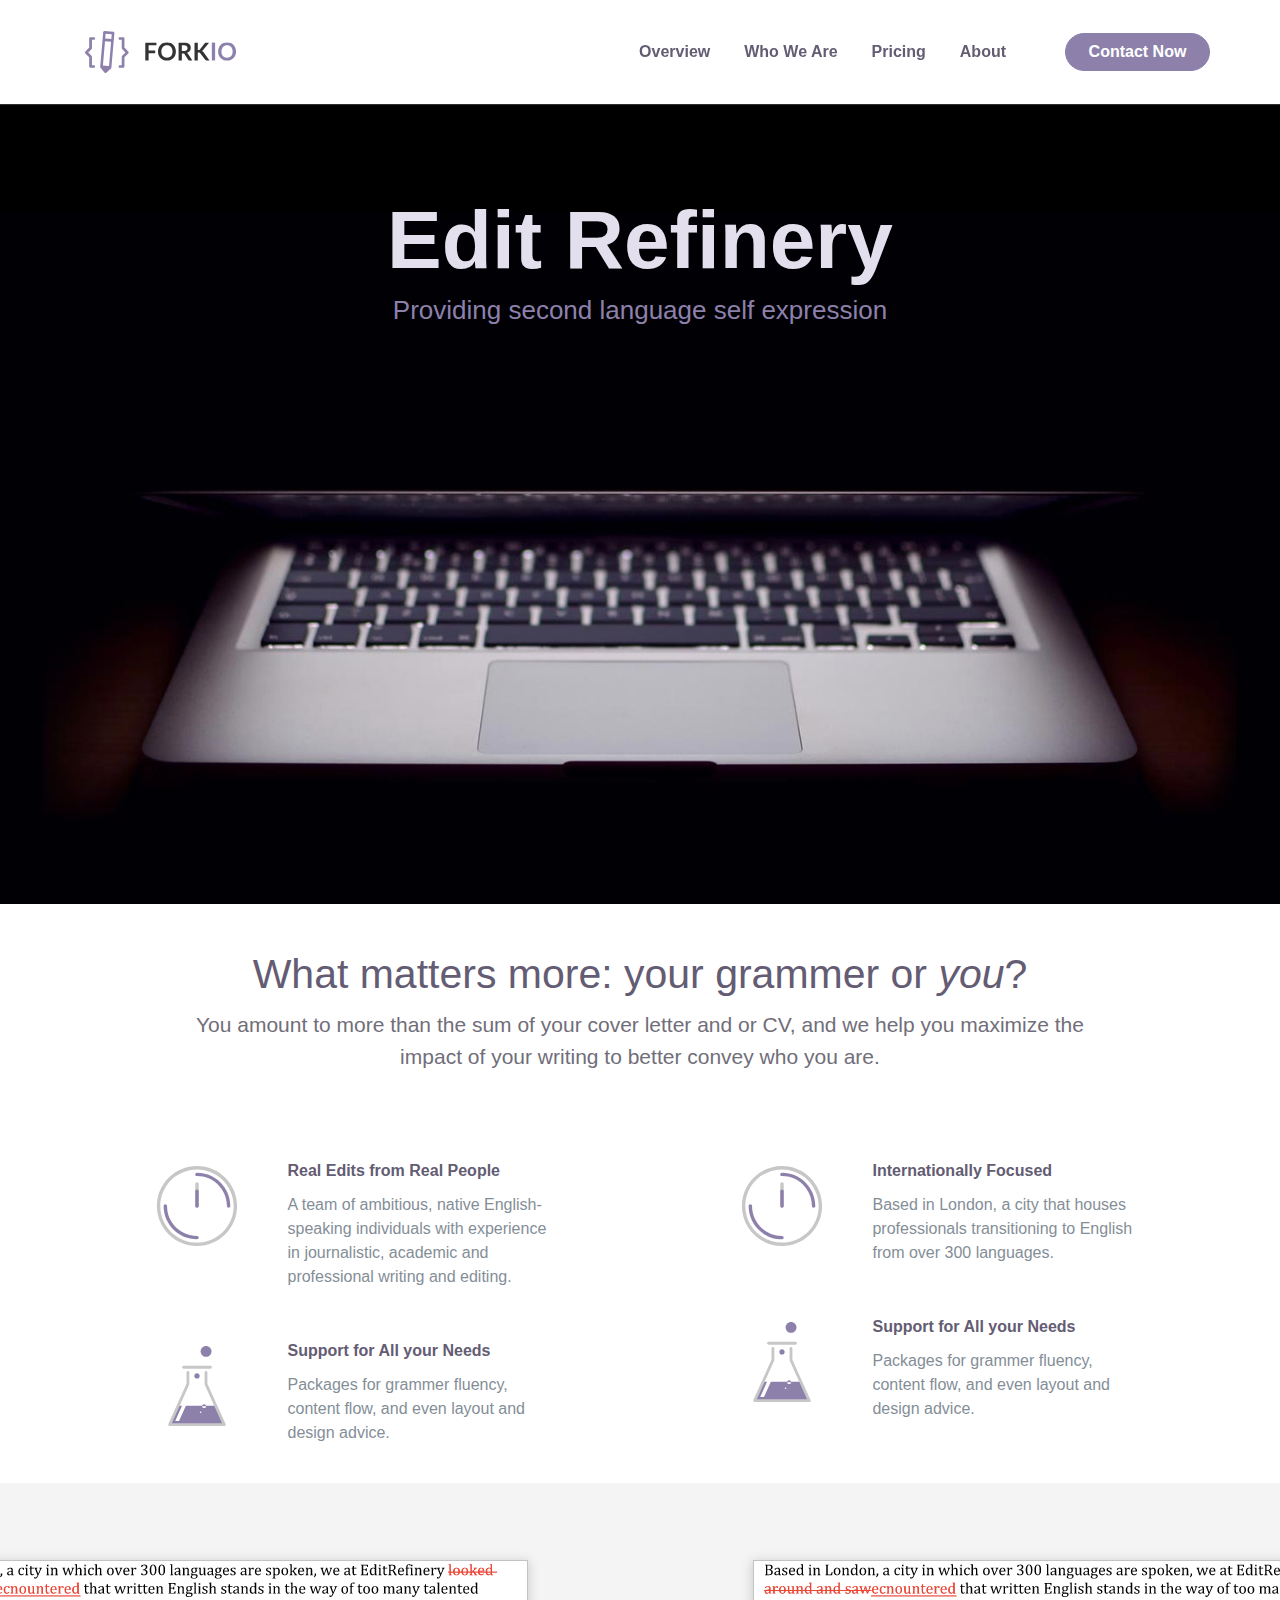
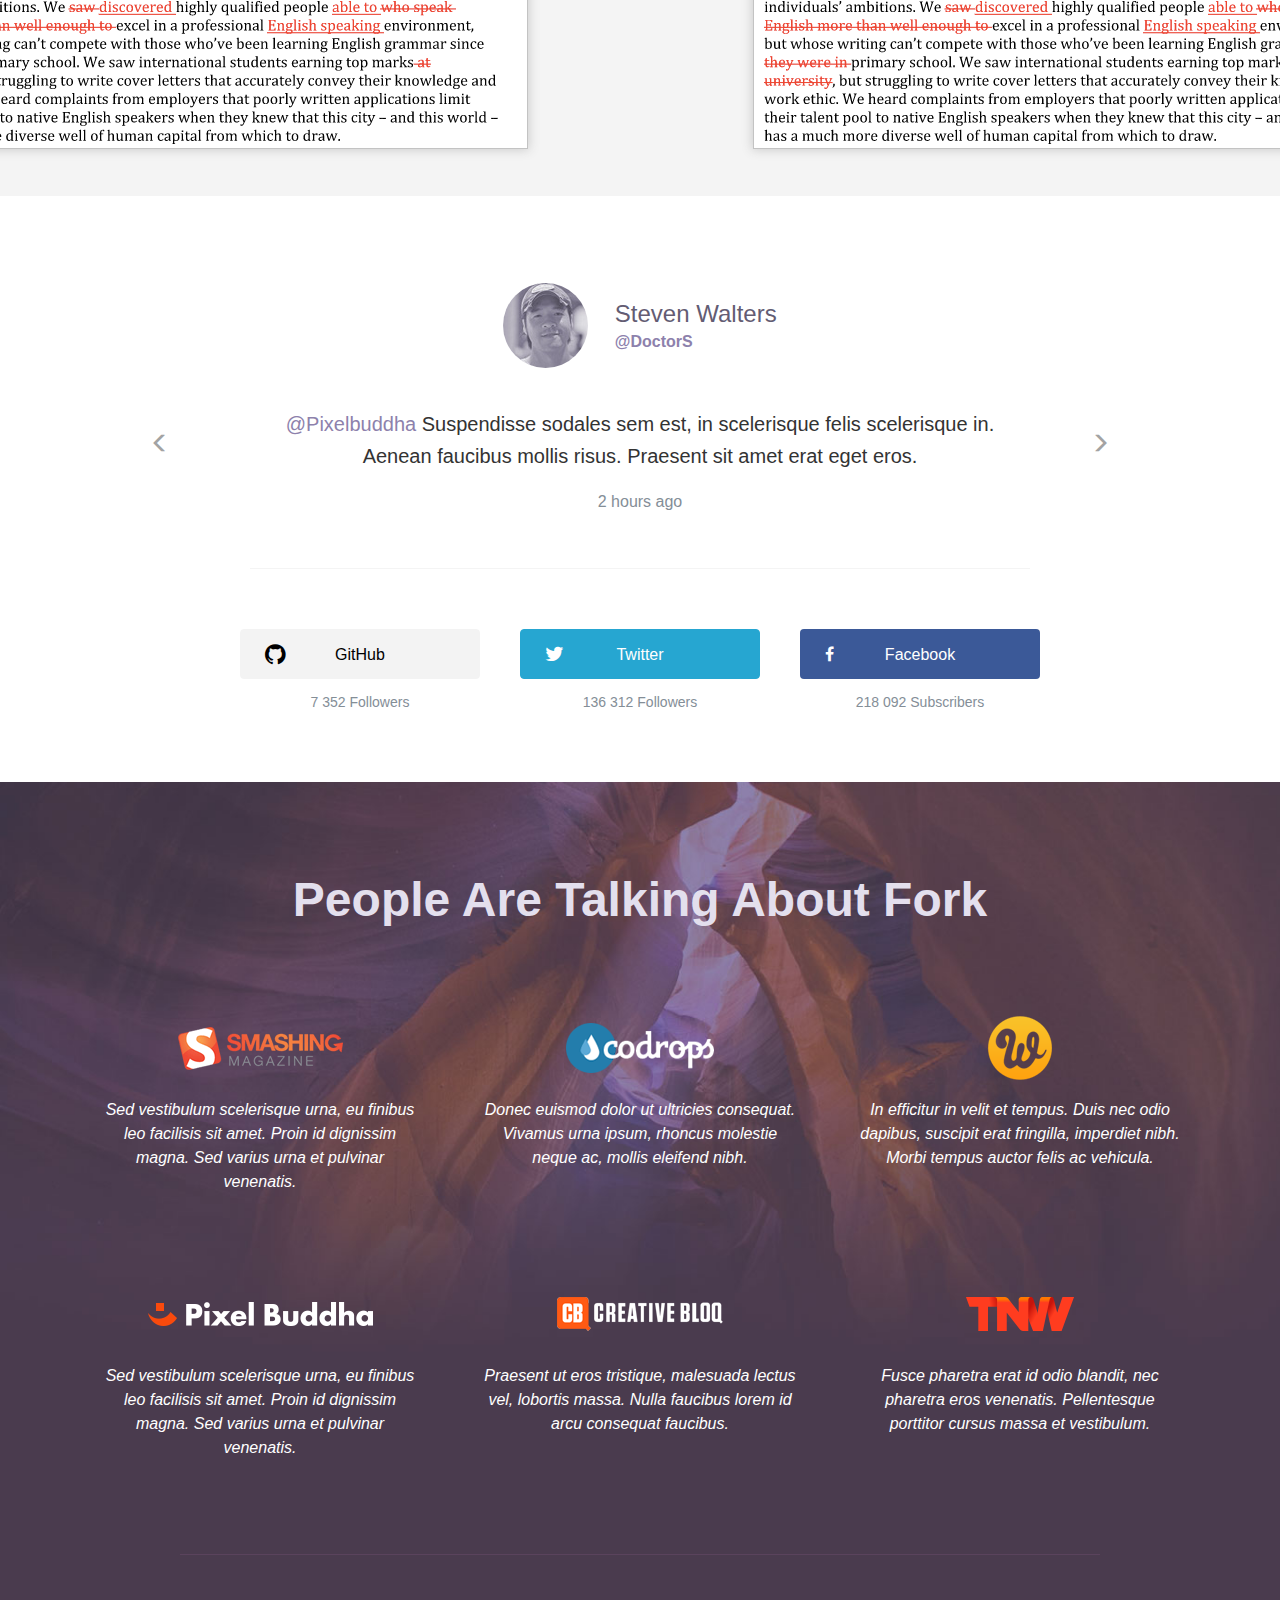
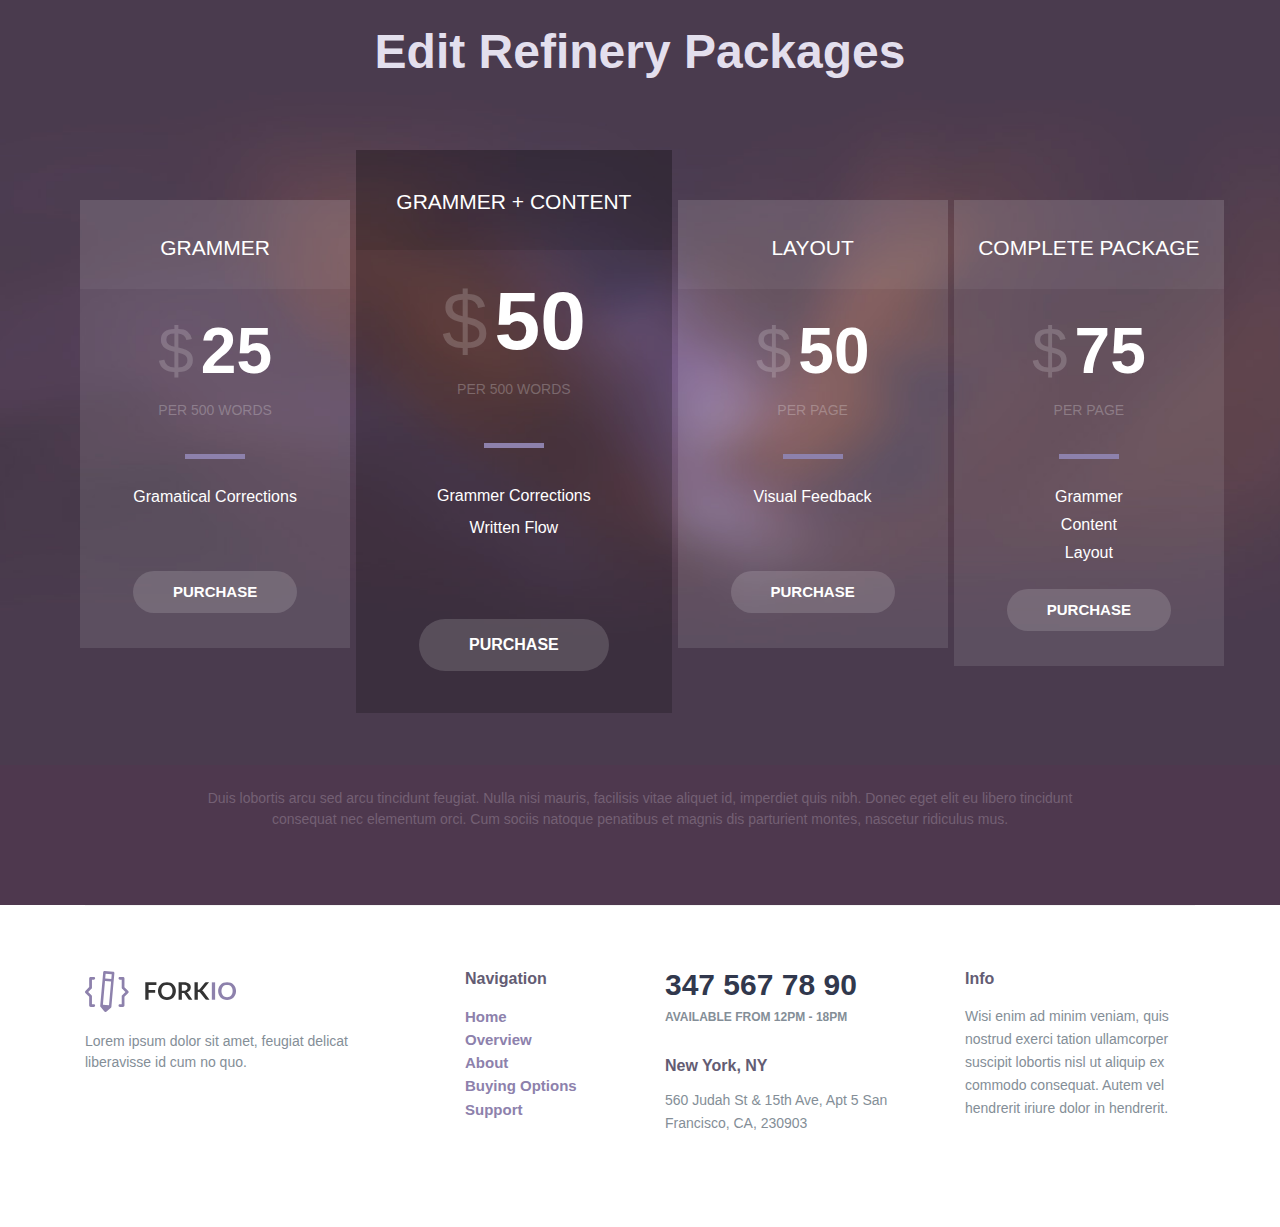
==== commit 9bd7a728: "working on before and after edits" ====
--- a/index.html
+++ b/index.html
@@ -70,79 +70,89 @@
 					<h1>Edit Refinery</h1>
 				</div>
 				<p class="tagline bg-black">Providing second language self expression</p>
-				<span class="info bg-black">Available anywhere in the world</span>
-			</div>
-		</div>
-		<img src="images/collab.jpg" alt="" class="bg-stretch full">
+				<!-- <span class="info bg-black">Available anywhere in the world</span> -->
+			</div>
+		</div>
+		<img src="images/img-decor-01.jpg" alt="" class="bg-stretch full">
 	</section>
 	<!-- <section class="main">
 		<div class="container">
 			<div id="cta">
 				<a href="http://tympanus.net/codrops/?p=23525" class="btn btn-primary rounded">Contact Now</a>
-				<p>Unlimited 30-Days Trial Period</p>
 			</div>
 			<div class="row">
 				<div class="text-box col-md-offset-1 col-md-10">
-					<h2>Revolutionary editor</h2>
-					<p>Aenean cursus imperdiet nisl id fermentum. Aliquam pharetra dui laoreet vulputate dignissim. Sed id metus id quam auctor molestie eget ut augue. </p>
+					<h1>What matters more: your grammer or <em>you</em>?</h1>
+					<p>Here at EditRefinery, we believe that you amount to more than the sum of your cover letter and or CV. We vow to work with you to maximize the impact of your writing and better convey who you are.</p>
 					<div class="social-placeholder"><img src="images/img-social-placeholder-01.png" height="26" width="365" alt=""></div>
 				</div>
 			</div>
 		</div>
 	</section> -->
-	<section class="area">
-		<div class="container">
-			<!-- <div id="cta">
-				<a href="http://tympanus.net/codrops/?p=23525" class="btn btn-primary rounded">Contact Now</a>
-				<p>Unlimited 30-Days Trial Period</p>
-			</div> -->
+	<scetion class="area">
+		<div class="container">
+
 			<div class="row">
-				<div class="col-md-5">
-					<h2 class="visible-xs visible-sm text-primary">&lt;Here is what you get&gt;</h2>
+				<br>
+				<div class="text-box col-md-offset-1 col-md-10">
+					<h1>What matters more: your grammer or <em>you</em>?</h1>
+					<p>You amount to more than the sum of your cover letter and or CV, and we help you maximize the impact of your writing to better convey who you are.</p>
+					<!-- Could bold 'maximize the impact' and other parts -->
+					<!-- <div class="social-placeholder"><img src="images/img-social-placeholder-01.png" height="26" width="365" alt=""></div> -->
+				</div>
+			</div>
+
+			<div class="row">
+				<div class="col-md-4 col-md-offset-1">
 					<ul class="visual-list">
 						<li>
-							<div class="img-holder">
-								<img src="images/graph-04.svg" width="110" alt="">
-							</div>
+							<div class="img-holder"><img src="images/graph-01.svg" alt=""></div>
 							<div class="text-holder">
 								<h3>Real Edits from Real People</h3>
-								<p>Our dedicated and qualified team takes a client centric approach to your needs.</p>
-							</div>
-						</li>
-						<li>
-							<div class="img-holder">
-								<img class="pull-left" src="images/graph-03.svg" width="90" alt="">
-							</div>
+								<p>A team of ambitious, native English-speaking individuals with experience in journalistic, academic and professional writing and editing.</p>
+							</div>
+						</li>
+						<li>
+							<div class="img-holder"><img src="images/graph-02.svg" alt=""></div>
 							<div class="text-holder">
-								<h3>Infinite Customization</h3>
-								<p>Maecenas eu dictum felis, a dignissim nibh. Mauris rhoncus felis odio, ut volutpat massa placerat ac. Curabitur dapibus iaculis mi gravida luctus. Aliquam erat volutpat. </p>
-							</div>
-						</li>
-						<li>
-							<div class="img-holder">
-								<img src="images/graph-02.svg" height="84" alt="">
-							</div>
+								<h3>Support for All your Needs</h3>
+								<p>Packages for grammer fluency, content flow, and even layout and design advice.</p>
+							</div>
+						</li>
+					</ul>
+				</div>
+				<div class="col-md-4 col-md-offset-2">
+					<ul class="visual-list">
+						<li>
+							<div class="img-holder"><img src="images/graph-01.svg" alt=""></div>
 							<div class="text-holder">
-								<h3>Experimental Features</h3>
-								<p>Maecenas eu dictum felis, a dignissim nibh. Mauris rhoncus felis odio, ut volutpat massa placerat ac. Curabitur dapibus iaculis mi gravida luctus. Aliquam erat volutpat. </p>
-							</div>
-						</li>
-						<li>
-							<div class="img-holder">
-								<img src="images/graph-01.svg" height="71" alt="">
-							</div>
+								<h3>Internationally Focused</h3>
+								<p>Based in London, a city that houses professionals transitioning to English from over 300 languages.</p>
+							</div>
+						</li>
+						<li>
+							<div class="img-holder"><img src="images/graph-02.svg" alt=""></div>
 							<div class="text-holder">
-								<h3>Time-Saving Power Tools</h3>
-								<p>Maecenas eu dictum felis, a dignissim nibh. Mauris rhoncus felis odio, ut volutpat massa placerat ac. Curabitur dapibus iaculis mi gravida luctus. Aliquam erat volutpat. </p>
+								<h3>Support for All your Needs</h3>
+								<p>Packages for grammer fluency, content flow, and even layout and design advice.</p>
 							</div>
 						</li>
 					</ul>
 				</div>
-				<div class="col-md-7">
-					<div class="slide-holder">
-						<h2 class="hidden-xs hidden-sm text-primary">&lt;Here is what you get&gt;</h2>
-						<div class="img-slide scroll-trigger"><img src="images/img-01.png" height="624" width="1184" alt=""></div>
-					</div>
+			</div>
+		</div>
+	</scetion>
+	<section class="area">
+		<div class="container">
+			<div class="row edits-holder">
+				<div class="col-md-5">
+					<img class="img-right" src="images/before-edits.png" alt="before">
+				</div>
+				<div class="col-md-2">
+					
+				</div>
+				<div class="col-md-5">
+					<img class="img-left" src="images/after-edits.png" alt="after">
 				</div>
 			</div>
 		</div>
@@ -262,7 +272,7 @@
 		                </ul>
 		                <button type="button" class="btn btn-default rounded">purchase</button>
 		            </div>
-		            <div class="plan">
+		            <div class="plan recommended">
 		                <div class="head">
 		                    <h3>Grammer + Content</h3> </div>
 		                <div class="price">
@@ -275,7 +285,7 @@
 		                    </ul>
 		                <button type="button" class="btn btn-default rounded">purchase</button>
 		            </div>
-		            <div class="plan recommended">
+		            <div class="plan">
 		                <div class="head">
 		                    <h3>Layout</h3> </div>
 		                <div class="price">
@@ -289,14 +299,15 @@
 		            </div>
 		            <div class="plan">
 		                <div class="head">
-		                    <h3>enterprise</h3> </div>
+		                    <h3>Complete Package</h3> </div>
 		                <div class="price">
-		                    <span class="price-main"><span class="symbol">$</span>79</span>
-		                    <span class="price-additional">per month</span>
+		                    <span class="price-main"><span class="symbol">$</span>75</span>
+		                    <span class="price-additional">per page</span>
 		                </div>
 		                <ul class="item-list">
-		                    <li>Unlimited Team Members</li>
-		                    <li>24/ 7 Phone Support</li>
+		                    <li>Grammer</li>
+		                    <li>Content</li>
+		                    <li>Layout</li>
 		                </ul>
 		                <button type="button" class="btn btn-default rounded">purchase</button>
 		            </div>
@@ -306,69 +317,7 @@
 			<img src="images/img-decor-03.jpg" height="1175" width="1380" alt="" class="bg-stretch">
 		</div>
 	</section>
-	<section class="area">
-		<div class="container">
-			<div class="subscribe">
-				<h3>Subscribe to Our Newsletter</h3>
-				<form class="form-inline">
-					<button type="submit" class="btn btn-primary rounded">Subscribe</button>
-					<div class="form-group">
-						<input type="email" class="form-control rounded" id="exampleInputEmail2" placeholder="Email...">
-					</div>
-				</form>
-			</div>
-		</div>
-	</section>
-	<section class="main">
-		<div class="container">
-			<div class="content">
-				<div class="row">
-					<div class="col-md-4">
-						<h3>New in Release 2.8</h3>
-						<h4>Fully Available: Live Preview Support for Multiple Browsers</h4>
-						<p>Morbi faucibus ante ipsum, a tincidunt libero posuere et. Etiam tempor tortor at odio condimentum, sit amet fringilla ligula maximus. Mauris venenatis nisl nisi, et dictum dui aliquet nec. Sed erat, nec aliquam vel, aliquam ac felis. </p>
-						<h4>Improved Support for Typing </h4>
-						<p>Nulla purus quam, pulvinar sed ante et, feugiat maximus velit. Donec eu elit mauris. </p>
-						<h4>Improved Stability</h4>
-						<p>Proin id ligula eget massa tincidunt molestie. Morbi urna lectus, molestie vel quam vel, iaculis fermentum nunc. Morbi imperdiet, leo in interdum pretium.</p>
-						<div class="btn-holder">
-							<a href="#" class="btn btn-link">Go to Release Log</a>
-						</div>
-					</div>
-					<div class="col-md-4">
-						<h3>Popular Extensions</h3>
-						<h4><a href="#">Custom Themes 1.1</a></h4>
-						<p>Etiam viverra vulputate diam, pulvinar cursus augue egestas ullamcorper. </p>
-						<h4><a href="#">Filter Forge</a></h4>
-						<p>Nulla purus quam, pulvinar sed et, feugiat maximus velit.</p>
-						<h4><a href="#">WebZap</a></h4>
-						<p>Morbi imperdiet, leo in interdum pretium, elit eros dapibus velit, eu posuere quam diam vitae orci. Suspendisse interdum accumsan magna vitae commodo.</p>
-						<h4><a href="#">Renamy</a></h4>
-						<p>Vivamus consectetur suscipit elit, ut lacinia diam elementum et.</p>
-						<div class="btn-holder">
-							<a href="#" class="btn btn-link">Go to Marketplace</a>
-						</div>
-					</div>
-					<div class="col-md-4">
-						<h3>New From the Blog</h3>
-						<h4><a href="#">Morbi imperdiet, leo in interdum pretium.</a></h4>
-						<time class="date" datetime="2015-02-18">February 18, 2015</time>
-						<h4><a href="#">Donec orci ante, porta vel nulla quis, aliquet hendrerit leo.</a></h4>
-						<time class="date" datetime="2015-02-12">February 12, 2015</time>
-						<h4><a href="#">Suspendisse egestas vulputate luctus.</a></h4>
-						<time class="date" datetime="2015-02-06">February 6, 2015</time>
-						<h4><a href="#">Quisque varius ante lorem, eget pretium purus hendrerit a egestas. </a></h4>
-						<time class="date" datetime="2015-02-02">February 2, 2015</time>
-						<h4><a href="#">Phasellus in augue risus. </a></h4>
-						<time class="date" datetime="2015-01-23">January 23, 2015</time>
-						<div class="btn-holder">
-							<a href="#" class="btn btn-link">Go to Blog</a>
-						</div>
-					</div>
-				</div>
-			</div>
-		</div>
-	</section>
+	
 	<footer id="footer">
 		<div class="container">
 			<div class="footer-holder">
--- a/css/all.css
+++ b/css/all.css
@@ -11,6 +11,31 @@
   /*font: 1.3rem/1.61538 "Montserrat", sans-serif; */
 }
 
+.img-right{
+/*  position: absolute;
+  right: 0;
+  top: 0;*/
+  float: right;
+  border: 1px solid rgba(0, 0, 0, .2);
+  box-shadow: 1px 1px 10px #ccc;
+}
+
+.img-left{
+ /* position: absolute;
+  left:0;
+  top:0;*/
+  float: left;
+  border: 1px solid rgba(0, 0, 0, .2);
+  box-shadow: -1px 1px 10px #ccc;
+}
+
+.edit-img{
+
+}
+/*
+.edits-holder{
+  height: 200px; 
+}*/
 
 .full{
   width: 100%;
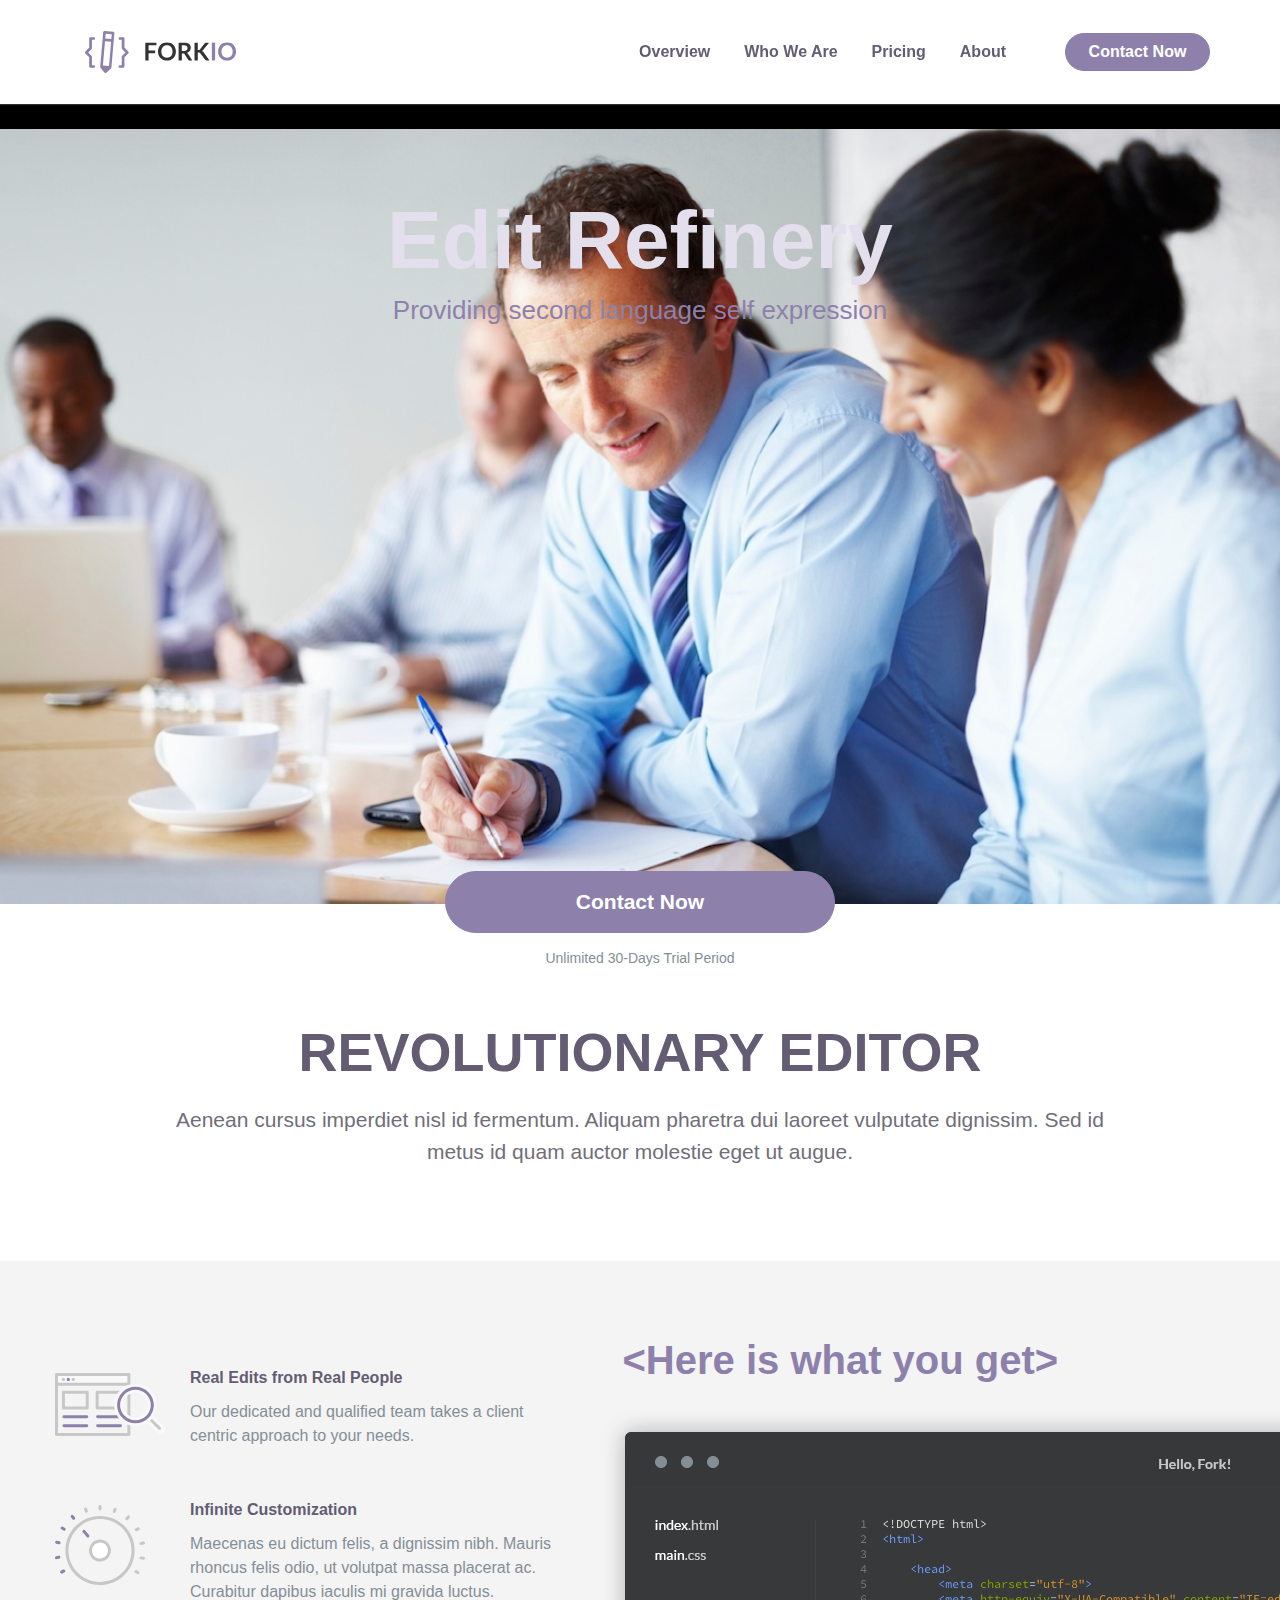
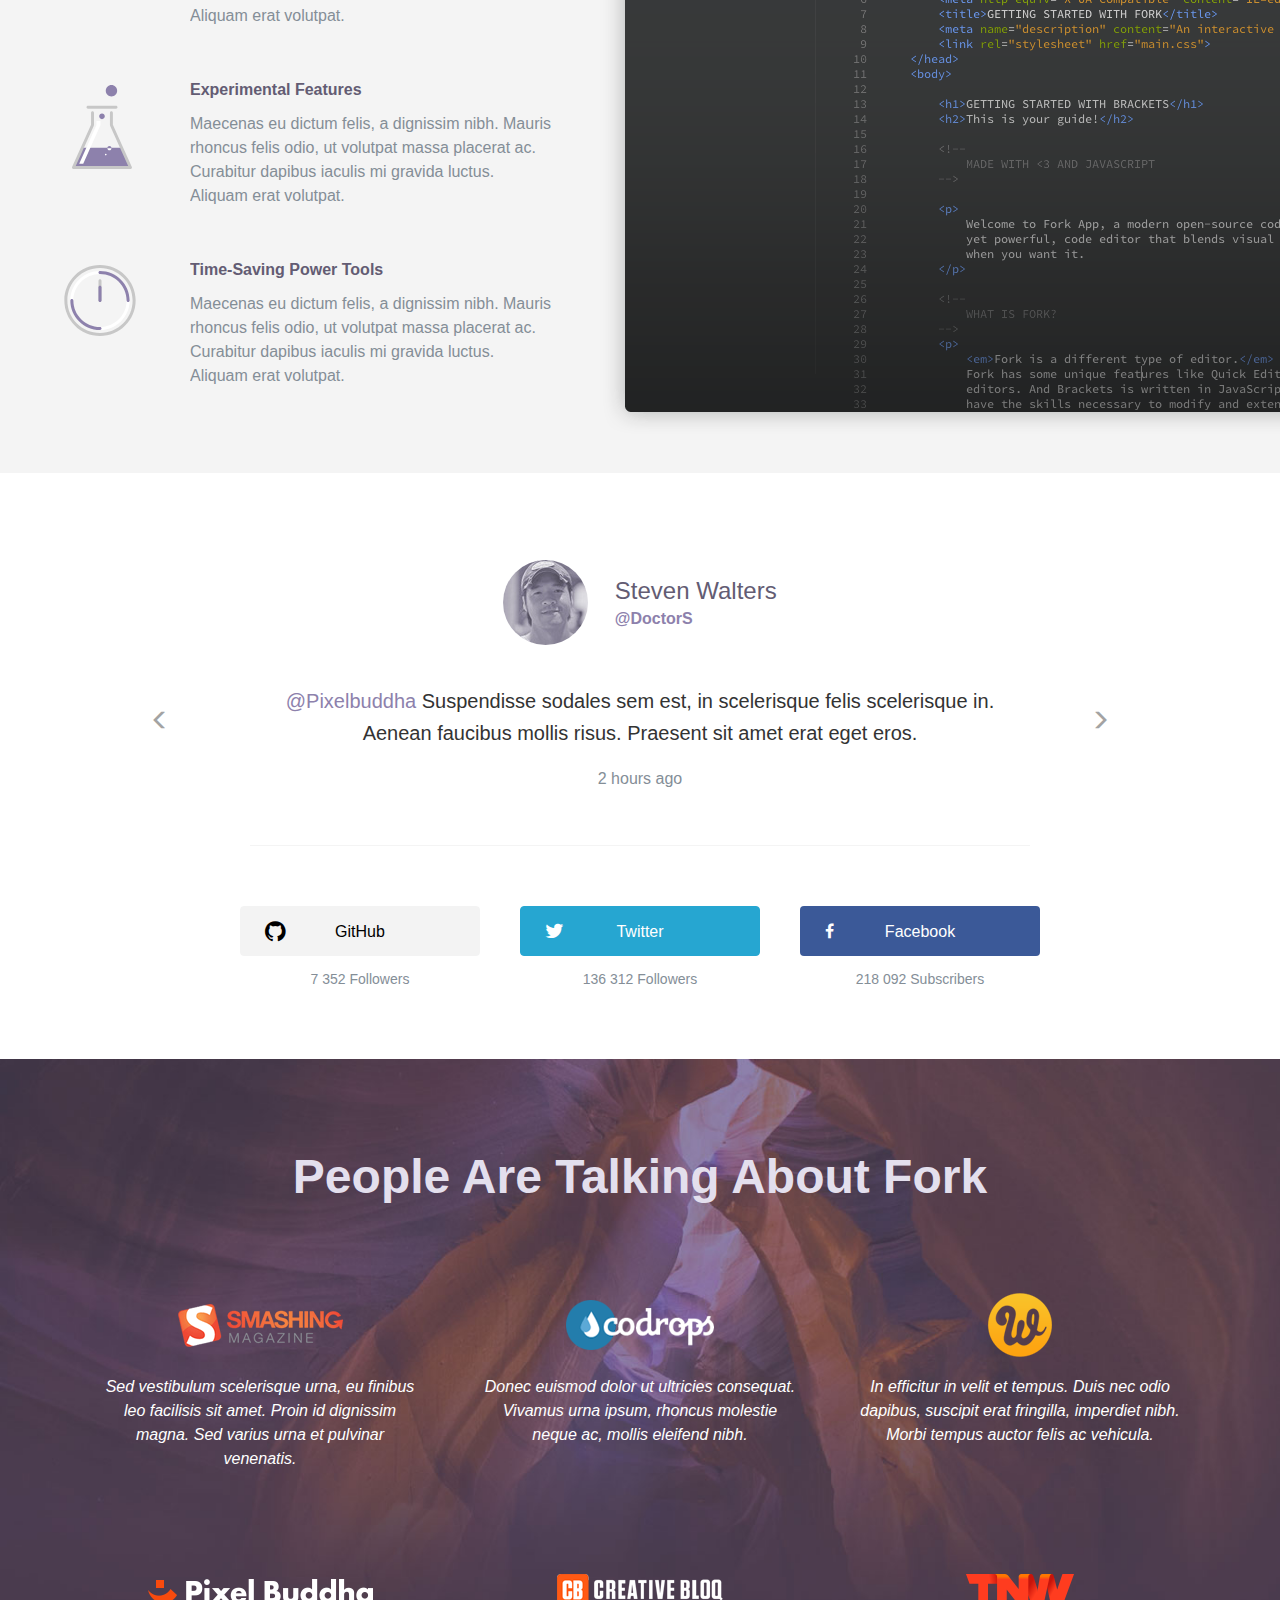
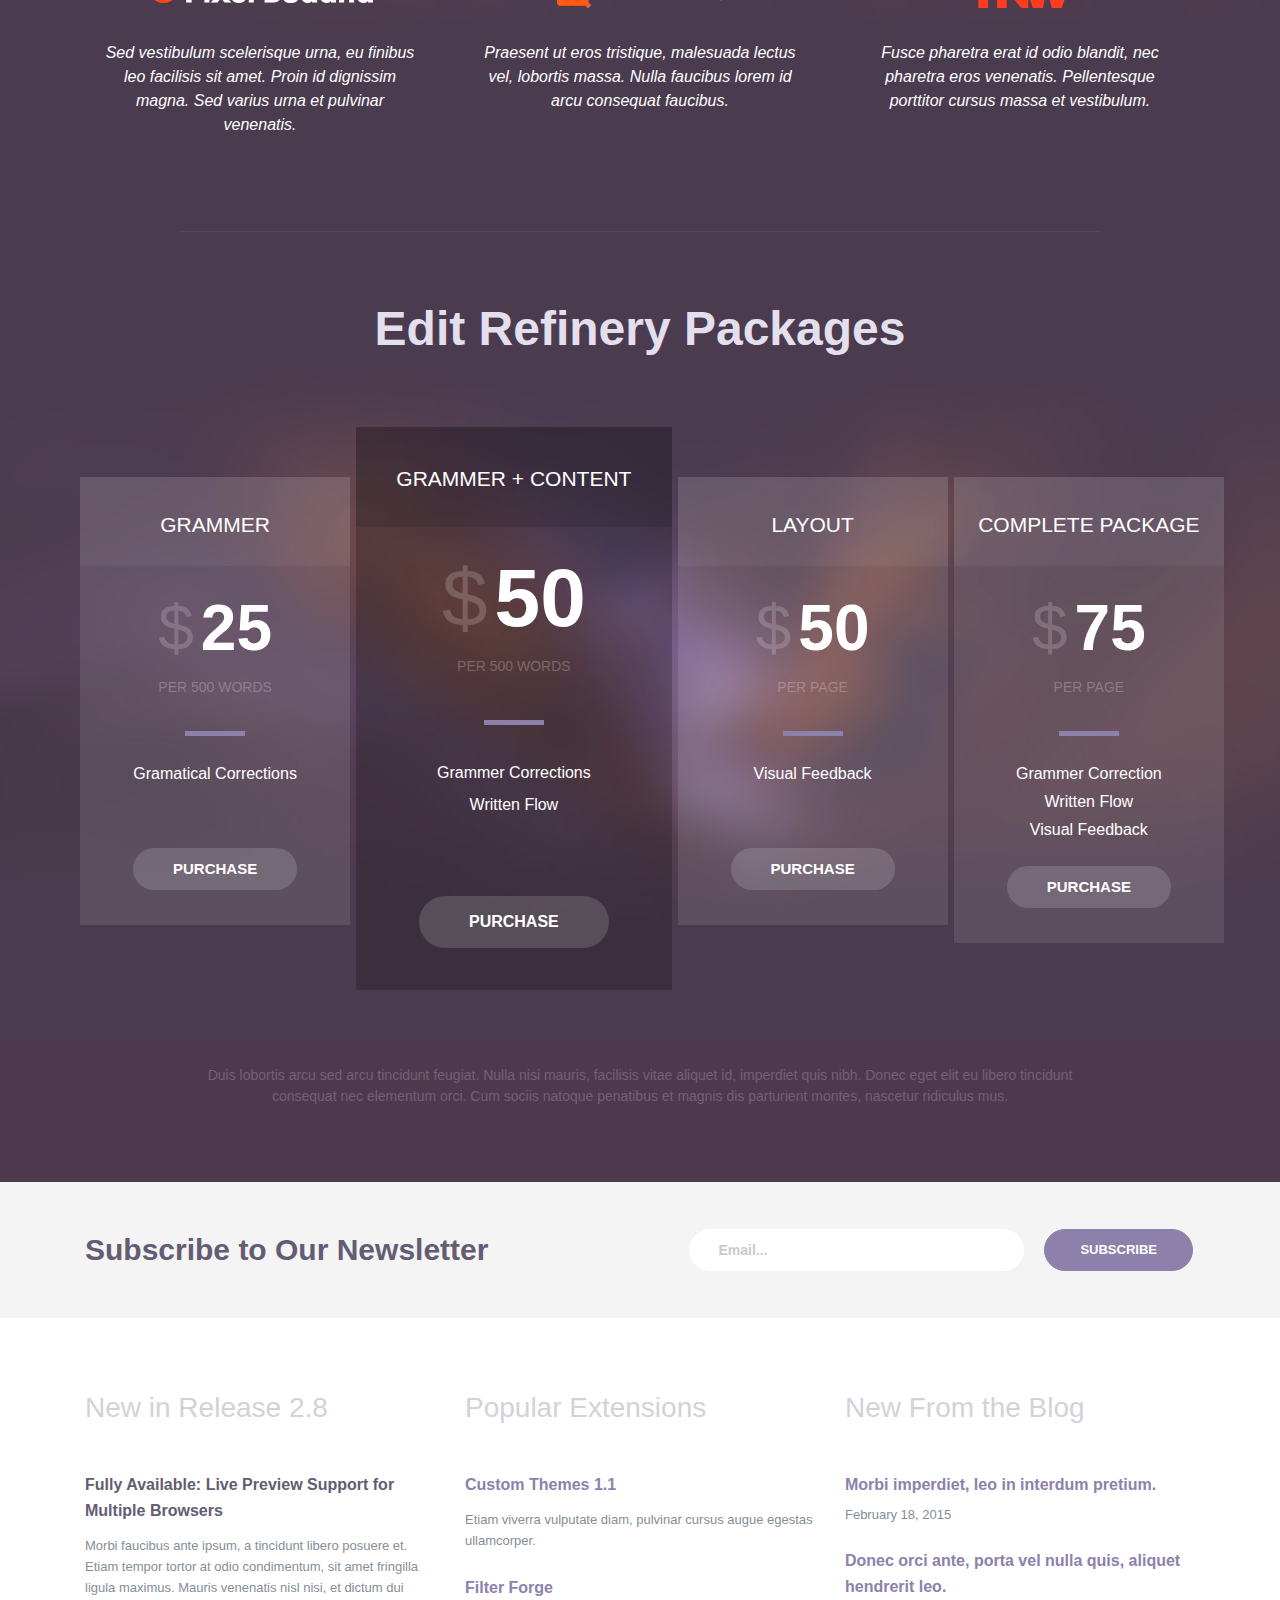
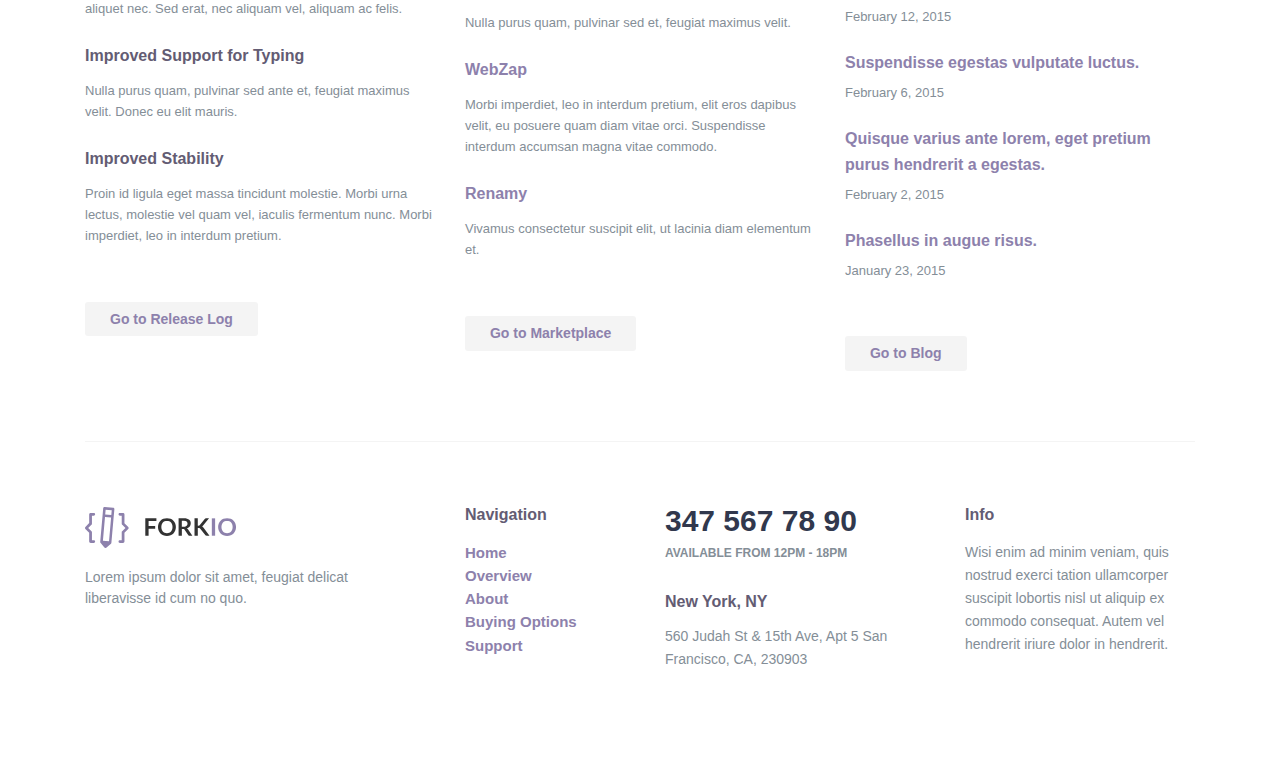
==== commit acb106a2: "work edits" ====
--- a/index.html
+++ b/index.html
@@ -73,86 +73,76 @@
 				<!-- <span class="info bg-black">Available anywhere in the world</span> -->
 			</div>
 		</div>
-		<img src="images/img-decor-01.jpg" alt="" class="bg-stretch full">
-	</section>
-	<!-- <section class="main">
+		<img src="images/collab.jpg" alt="" class="bg-stretch full">
+	</section>
+	<section class="main">
 		<div class="container">
 			<div id="cta">
 				<a href="http://tympanus.net/codrops/?p=23525" class="btn btn-primary rounded">Contact Now</a>
+				<p>Unlimited 30-Days Trial Period</p>
 			</div>
 			<div class="row">
 				<div class="text-box col-md-offset-1 col-md-10">
-					<h1>What matters more: your grammer or <em>you</em>?</h1>
-					<p>Here at EditRefinery, we believe that you amount to more than the sum of your cover letter and or CV. We vow to work with you to maximize the impact of your writing and better convey who you are.</p>
-					<div class="social-placeholder"><img src="images/img-social-placeholder-01.png" height="26" width="365" alt=""></div>
-				</div>
-			</div>
-		</div>
-	</section> -->
-	<scetion class="area">
-		<div class="container">
-
+					<h2>Revolutionary editor</h2>
+					<p>Aenean cursus imperdiet nisl id fermentum. Aliquam pharetra dui laoreet vulputate dignissim. Sed id metus id quam auctor molestie eget ut augue. </p>
+					<!-- <div class="social-placeholder"><img src="images/img-social-placeholder-01.png" height="26" width="365" alt=""></div> -->
+				</div>
+			</div>
+		</div>
+	</section>
+	<section class="area">
+		<div class="container">
+			<!-- <div id="cta">
+				<a href="http://tympanus.net/codrops/?p=23525" class="btn btn-primary rounded">Contact Now</a>
+				<p>Unlimited 30-Days Trial Period</p>
+			</div> -->
 			<div class="row">
-				<br>
-				<div class="text-box col-md-offset-1 col-md-10">
-					<h1>What matters more: your grammer or <em>you</em>?</h1>
-					<p>You amount to more than the sum of your cover letter and or CV, and we help you maximize the impact of your writing to better convey who you are.</p>
-					<!-- Could bold 'maximize the impact' and other parts -->
-					<!-- <div class="social-placeholder"><img src="images/img-social-placeholder-01.png" height="26" width="365" alt=""></div> -->
-				</div>
-			</div>
-
-			<div class="row">
-				<div class="col-md-4 col-md-offset-1">
+				<div class="col-md-5">
+					<h2 class="visible-xs visible-sm text-primary">&lt;Here is what you get&gt;</h2>
 					<ul class="visual-list">
 						<li>
-							<div class="img-holder"><img src="images/graph-01.svg" alt=""></div>
+							<div class="img-holder">
+								<img src="images/graph-04.svg" width="110" alt="">
+							</div>
 							<div class="text-holder">
 								<h3>Real Edits from Real People</h3>
-								<p>A team of ambitious, native English-speaking individuals with experience in journalistic, academic and professional writing and editing.</p>
-							</div>
-						</li>
-						<li>
-							<div class="img-holder"><img src="images/graph-02.svg" alt=""></div>
+								<p>Our dedicated and qualified team takes a client centric approach to your needs.</p>
+							</div>
+						</li>
+						<li>
+							<div class="img-holder">
+								<img class="pull-left" src="images/graph-03.svg" width="90" alt="">
+							</div>
 							<div class="text-holder">
-								<h3>Support for All your Needs</h3>
-								<p>Packages for grammer fluency, content flow, and even layout and design advice.</p>
+								<h3>Infinite Customization</h3>
+								<p>Maecenas eu dictum felis, a dignissim nibh. Mauris rhoncus felis odio, ut volutpat massa placerat ac. Curabitur dapibus iaculis mi gravida luctus. Aliquam erat volutpat. </p>
+							</div>
+						</li>
+						<li>
+							<div class="img-holder">
+								<img src="images/graph-02.svg" height="84" alt="">
+							</div>
+							<div class="text-holder">
+								<h3>Experimental Features</h3>
+								<p>Maecenas eu dictum felis, a dignissim nibh. Mauris rhoncus felis odio, ut volutpat massa placerat ac. Curabitur dapibus iaculis mi gravida luctus. Aliquam erat volutpat. </p>
+							</div>
+						</li>
+						<li>
+							<div class="img-holder">
+								<img src="images/graph-01.svg" height="71" alt="">
+							</div>
+							<div class="text-holder">
+								<h3>Time-Saving Power Tools</h3>
+								<p>Maecenas eu dictum felis, a dignissim nibh. Mauris rhoncus felis odio, ut volutpat massa placerat ac. Curabitur dapibus iaculis mi gravida luctus. Aliquam erat volutpat. </p>
 							</div>
 						</li>
 					</ul>
 				</div>
-				<div class="col-md-4 col-md-offset-2">
-					<ul class="visual-list">
-						<li>
-							<div class="img-holder"><img src="images/graph-01.svg" alt=""></div>
-							<div class="text-holder">
-								<h3>Internationally Focused</h3>
-								<p>Based in London, a city that houses professionals transitioning to English from over 300 languages.</p>
-							</div>
-						</li>
-						<li>
-							<div class="img-holder"><img src="images/graph-02.svg" alt=""></div>
-							<div class="text-holder">
-								<h3>Support for All your Needs</h3>
-								<p>Packages for grammer fluency, content flow, and even layout and design advice.</p>
-							</div>
-						</li>
-					</ul>
-				</div>
-			</div>
-		</div>
-	</scetion>
-	<section class="area">
-		<div class="container">
-			<div class="row edits-holder">
-				<div class="col-md-5">
-					<img class="img-right" src="images/before-edits.png" alt="before">
-				</div>
-				<div class="col-md-2">
-					
-				</div>
-				<div class="col-md-5">
-					<img class="img-left" src="images/after-edits.png" alt="after">
+				<div class="col-md-7">
+					<div class="slide-holder">
+						<h2 class="hidden-xs hidden-sm text-primary">&lt;Here is what you get&gt;</h2>
+						<div class="img-slide scroll-trigger"><img src="images/img-01.png" height="624" width="1184" alt=""></div>
+					</div>
 				</div>
 			</div>
 		</div>
@@ -305,9 +295,9 @@
 		                    <span class="price-additional">per page</span>
 		                </div>
 		                <ul class="item-list">
-		                    <li>Grammer</li>
-		                    <li>Content</li>
-		                    <li>Layout</li>
+		                    <li>Grammer Correction</li>
+		                    <li>Written Flow</li>
+		                    <li>Visual Feedback</li>
 		                </ul>
 		                <button type="button" class="btn btn-default rounded">purchase</button>
 		            </div>
@@ -317,7 +307,69 @@
 			<img src="images/img-decor-03.jpg" height="1175" width="1380" alt="" class="bg-stretch">
 		</div>
 	</section>
-	
+	<section class="area">
+		<div class="container">
+			<div class="subscribe">
+				<h3>Subscribe to Our Newsletter</h3>
+				<form class="form-inline">
+					<button type="submit" class="btn btn-primary rounded">Subscribe</button>
+					<div class="form-group">
+						<input type="email" class="form-control rounded" id="exampleInputEmail2" placeholder="Email...">
+					</div>
+				</form>
+			</div>
+		</div>
+	</section>
+	<section class="main">
+		<div class="container">
+			<div class="content">
+				<div class="row">
+					<div class="col-md-4">
+						<h3>New in Release 2.8</h3>
+						<h4>Fully Available: Live Preview Support for Multiple Browsers</h4>
+						<p>Morbi faucibus ante ipsum, a tincidunt libero posuere et. Etiam tempor tortor at odio condimentum, sit amet fringilla ligula maximus. Mauris venenatis nisl nisi, et dictum dui aliquet nec. Sed erat, nec aliquam vel, aliquam ac felis. </p>
+						<h4>Improved Support for Typing </h4>
+						<p>Nulla purus quam, pulvinar sed ante et, feugiat maximus velit. Donec eu elit mauris. </p>
+						<h4>Improved Stability</h4>
+						<p>Proin id ligula eget massa tincidunt molestie. Morbi urna lectus, molestie vel quam vel, iaculis fermentum nunc. Morbi imperdiet, leo in interdum pretium.</p>
+						<div class="btn-holder">
+							<a href="#" class="btn btn-link">Go to Release Log</a>
+						</div>
+					</div>
+					<div class="col-md-4">
+						<h3>Popular Extensions</h3>
+						<h4><a href="#">Custom Themes 1.1</a></h4>
+						<p>Etiam viverra vulputate diam, pulvinar cursus augue egestas ullamcorper. </p>
+						<h4><a href="#">Filter Forge</a></h4>
+						<p>Nulla purus quam, pulvinar sed et, feugiat maximus velit.</p>
+						<h4><a href="#">WebZap</a></h4>
+						<p>Morbi imperdiet, leo in interdum pretium, elit eros dapibus velit, eu posuere quam diam vitae orci. Suspendisse interdum accumsan magna vitae commodo.</p>
+						<h4><a href="#">Renamy</a></h4>
+						<p>Vivamus consectetur suscipit elit, ut lacinia diam elementum et.</p>
+						<div class="btn-holder">
+							<a href="#" class="btn btn-link">Go to Marketplace</a>
+						</div>
+					</div>
+					<div class="col-md-4">
+						<h3>New From the Blog</h3>
+						<h4><a href="#">Morbi imperdiet, leo in interdum pretium.</a></h4>
+						<time class="date" datetime="2015-02-18">February 18, 2015</time>
+						<h4><a href="#">Donec orci ante, porta vel nulla quis, aliquet hendrerit leo.</a></h4>
+						<time class="date" datetime="2015-02-12">February 12, 2015</time>
+						<h4><a href="#">Suspendisse egestas vulputate luctus.</a></h4>
+						<time class="date" datetime="2015-02-06">February 6, 2015</time>
+						<h4><a href="#">Quisque varius ante lorem, eget pretium purus hendrerit a egestas. </a></h4>
+						<time class="date" datetime="2015-02-02">February 2, 2015</time>
+						<h4><a href="#">Phasellus in augue risus. </a></h4>
+						<time class="date" datetime="2015-01-23">January 23, 2015</time>
+						<div class="btn-holder">
+							<a href="#" class="btn btn-link">Go to Blog</a>
+						</div>
+					</div>
+				</div>
+			</div>
+		</div>
+	</section>
 	<footer id="footer">
 		<div class="container">
 			<div class="footer-holder">
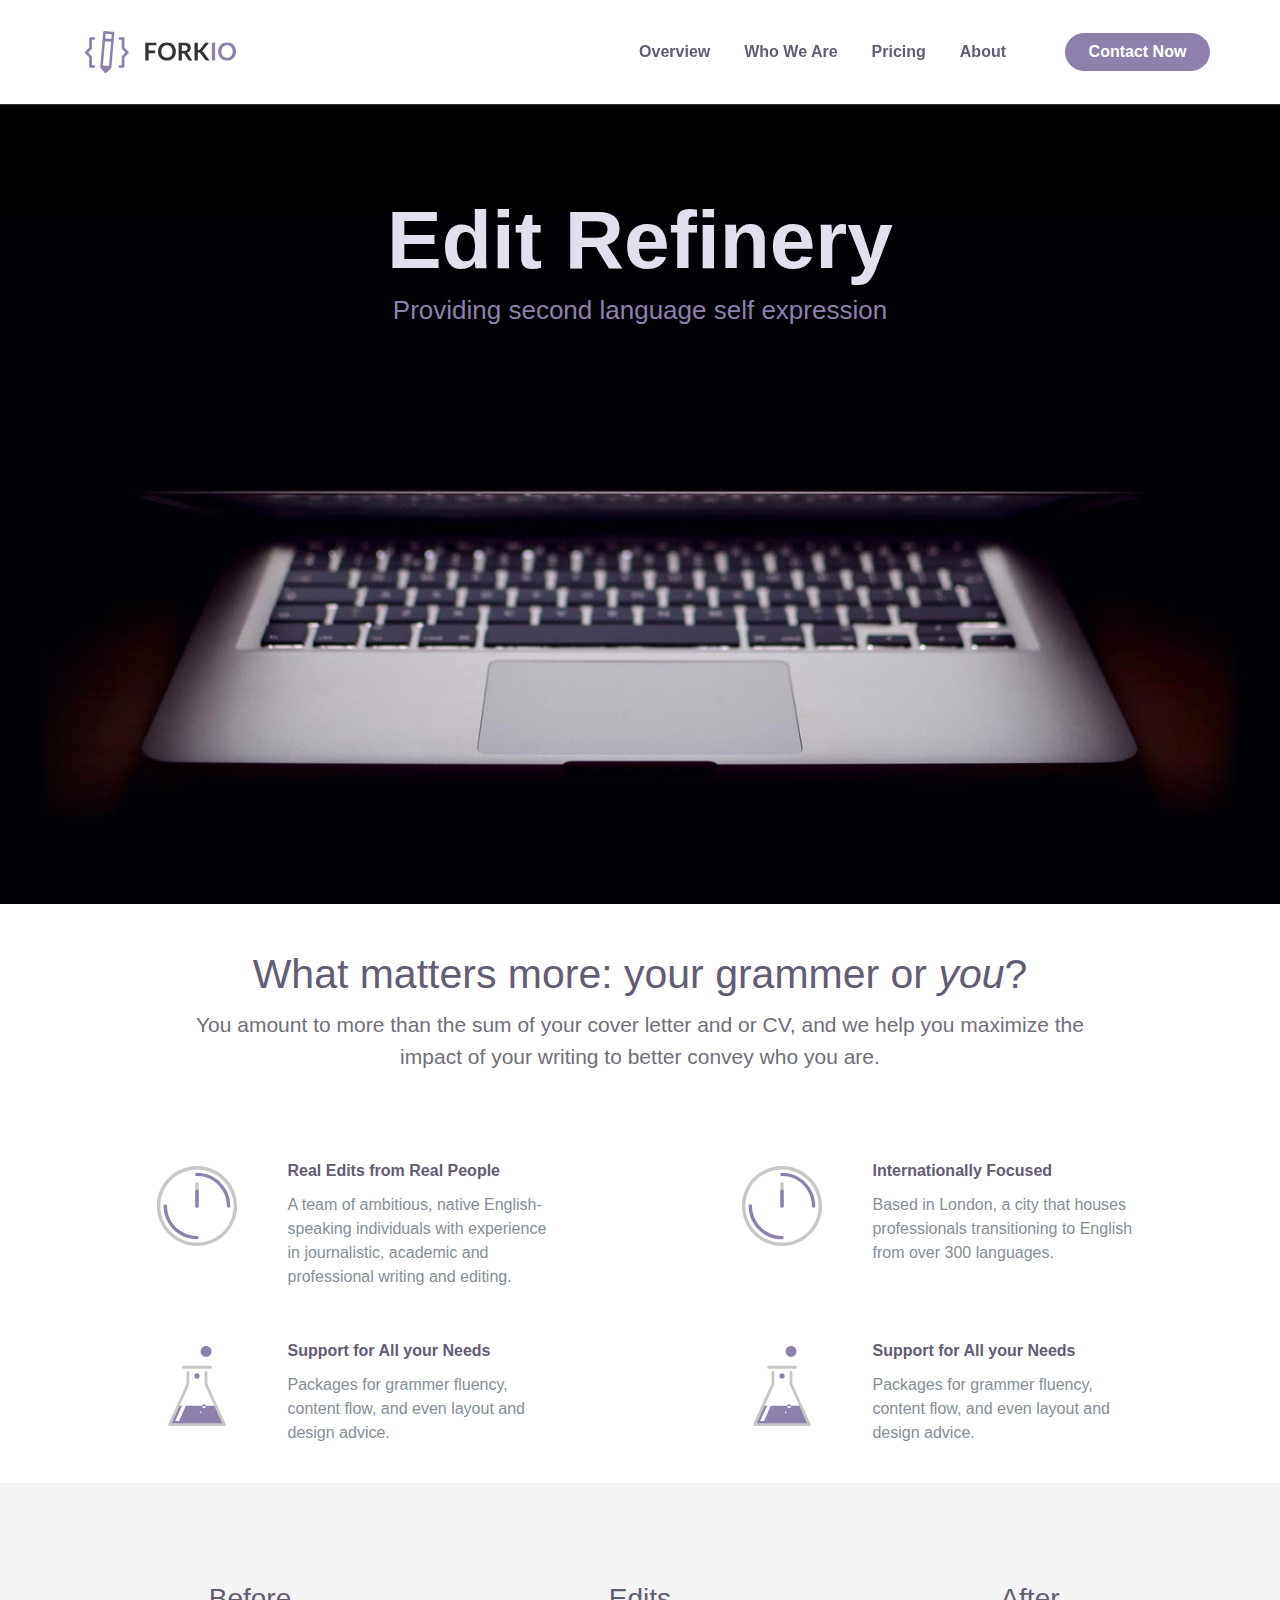
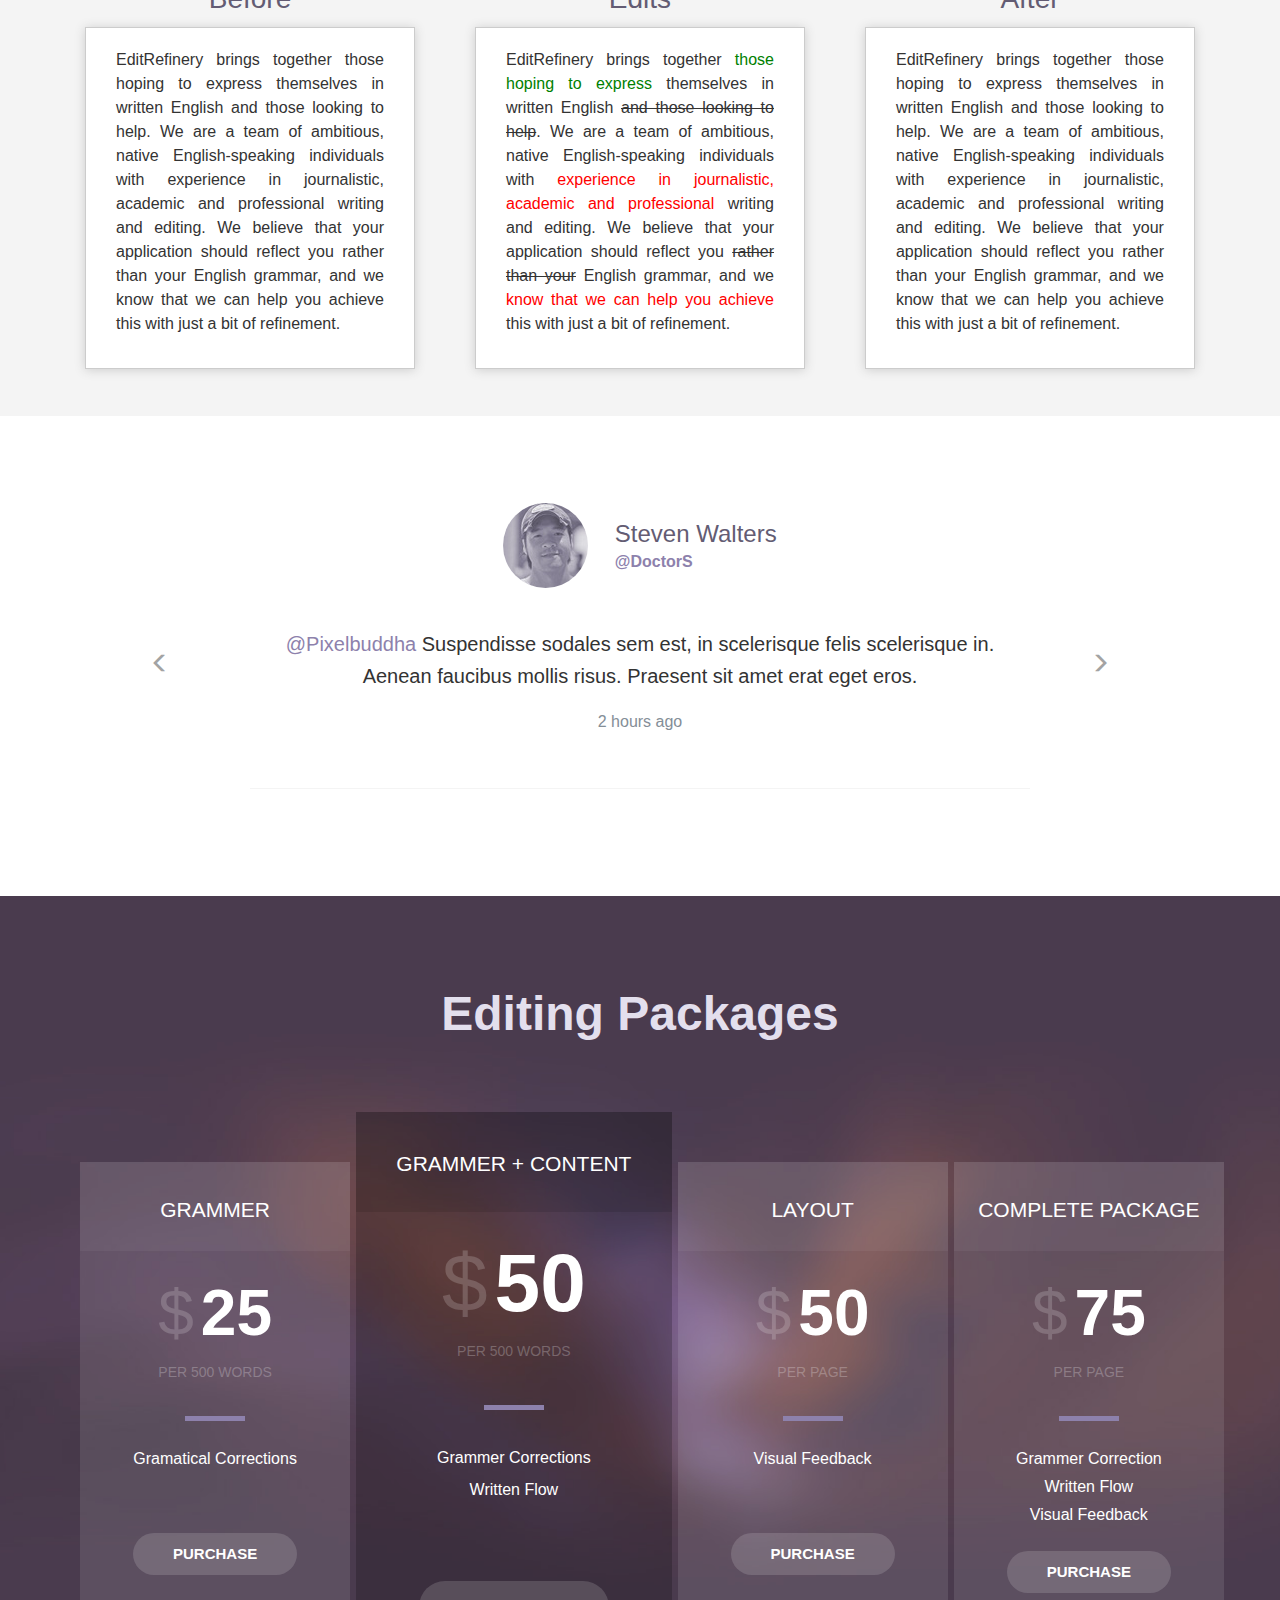
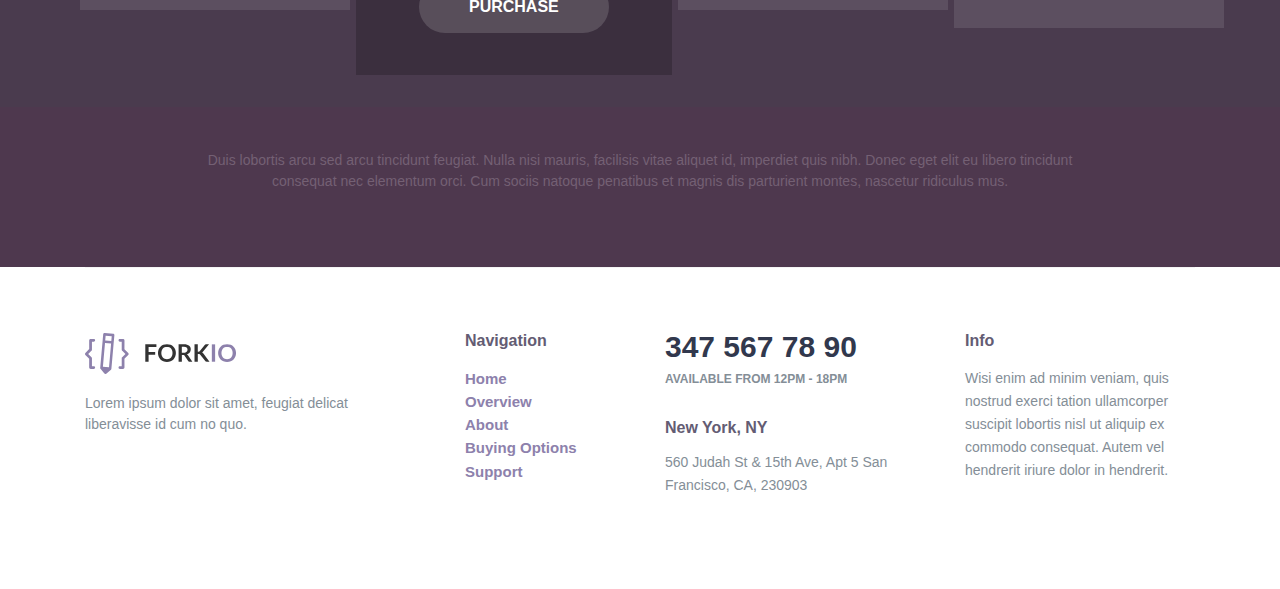
==== commit 4eb693ba: "edit stages" ====
--- a/index.html
+++ b/index.html
@@ -73,76 +73,98 @@
 				<!-- <span class="info bg-black">Available anywhere in the world</span> -->
 			</div>
 		</div>
-		<img src="images/collab.jpg" alt="" class="bg-stretch full">
+		<img src="images/img-decor-01.jpg" alt="" class="bg-stretch full">
 	</section>
-	<section class="main">
+	<!-- <section class="main">
 		<div class="container">
 			<div id="cta">
 				<a href="http://tympanus.net/codrops/?p=23525" class="btn btn-primary rounded">Contact Now</a>
-				<p>Unlimited 30-Days Trial Period</p>
 			</div>
 			<div class="row">
 				<div class="text-box col-md-offset-1 col-md-10">
-					<h2>Revolutionary editor</h2>
-					<p>Aenean cursus imperdiet nisl id fermentum. Aliquam pharetra dui laoreet vulputate dignissim. Sed id metus id quam auctor molestie eget ut augue. </p>
+
+					<h1>What matters more: your grammer or <em>you</em>?</h1>
+					<p>Here at EditRefinery, we believe that you amount to more than the sum of your cover letter and or CV. We vow to work with you to maximize the impact of your writing and better convey who you are.</p>
+					<div class="social-placeholder"><img src="images/img-social-placeholder-01.png" height="26" width="365" alt=""></div>
+				</div>
+			</div>
+		</div>
+	</section>  -->
+	<scetion class="area">
+		<div class="container">
+
+			<div class="row">
+				<br>
+				<div class="text-box col-md-offset-1 col-md-10">
+					<h1>What matters more: your grammer or <em>you</em>?</h1>
+					<p>You amount to more than the sum of your cover letter and or CV, and we help you maximize the impact of your writing to better convey who you are.</p>
+					<!-- Could bold 'maximize the impact' and other parts -->
 					<!-- <div class="social-placeholder"><img src="images/img-social-placeholder-01.png" height="26" width="365" alt=""></div> -->
 				</div>
 			</div>
-		</div>
-	</section>
-	<section class="area">
-		<div class="container">
-			<!-- <div id="cta">
-				<a href="http://tympanus.net/codrops/?p=23525" class="btn btn-primary rounded">Contact Now</a>
-				<p>Unlimited 30-Days Trial Period</p>
-			</div> -->
+
 			<div class="row">
-				<div class="col-md-5">
-					<h2 class="visible-xs visible-sm text-primary">&lt;Here is what you get&gt;</h2>
+				<div class="col-md-4 col-md-offset-1">
 					<ul class="visual-list">
 						<li>
-							<div class="img-holder">
-								<img src="images/graph-04.svg" width="110" alt="">
-							</div>
+							<div class="img-holder"><img src="images/graph-01.svg" alt=""></div>
 							<div class="text-holder">
 								<h3>Real Edits from Real People</h3>
-								<p>Our dedicated and qualified team takes a client centric approach to your needs.</p>
-							</div>
-						</li>
-						<li>
-							<div class="img-holder">
-								<img class="pull-left" src="images/graph-03.svg" width="90" alt="">
-							</div>
+								<p>A team of ambitious, native English-speaking individuals with experience in journalistic, academic and professional writing and editing.</p>
+							</div>
+						</li>
+						<li>
+							<div class="img-holder"><img src="images/graph-02.svg" alt=""></div>
 							<div class="text-holder">
-								<h3>Infinite Customization</h3>
-								<p>Maecenas eu dictum felis, a dignissim nibh. Mauris rhoncus felis odio, ut volutpat massa placerat ac. Curabitur dapibus iaculis mi gravida luctus. Aliquam erat volutpat. </p>
-							</div>
-						</li>
-						<li>
-							<div class="img-holder">
-								<img src="images/graph-02.svg" height="84" alt="">
-							</div>
+								<h3>Support for All your Needs</h3>
+								<p>Packages for grammer fluency, content flow, and even layout and design advice.</p>
+							</div>
+						</li>
+					</ul>
+				</div>
+				<div class="col-md-4 col-md-offset-2">
+					<ul class="visual-list">
+						<li>
+							<div class="img-holder"><img src="images/graph-01.svg" alt=""></div>
 							<div class="text-holder">
-								<h3>Experimental Features</h3>
-								<p>Maecenas eu dictum felis, a dignissim nibh. Mauris rhoncus felis odio, ut volutpat massa placerat ac. Curabitur dapibus iaculis mi gravida luctus. Aliquam erat volutpat. </p>
-							</div>
-						</li>
-						<li>
-							<div class="img-holder">
-								<img src="images/graph-01.svg" height="71" alt="">
-							</div>
+								<h3>Internationally Focused</h3>
+								<p>Based in London, a city that houses professionals transitioning to English from over 300 languages.</p><br>
+							</div>
+						</li>
+						<li>
+							<div class="img-holder"><img src="images/graph-02.svg" alt=""></div>
 							<div class="text-holder">
-								<h3>Time-Saving Power Tools</h3>
-								<p>Maecenas eu dictum felis, a dignissim nibh. Mauris rhoncus felis odio, ut volutpat massa placerat ac. Curabitur dapibus iaculis mi gravida luctus. Aliquam erat volutpat. </p>
+								<h3>Support for All your Needs</h3>
+								<p>Packages for grammer fluency, content flow, and even layout and design advice.</p>
 							</div>
 						</li>
 					</ul>
 				</div>
-				<div class="col-md-7">
-					<div class="slide-holder">
-						<h2 class="hidden-xs hidden-sm text-primary">&lt;Here is what you get&gt;</h2>
-						<div class="img-slide scroll-trigger"><img src="images/img-01.png" height="624" width="1184" alt=""></div>
-					</div>
+			</div>
+		</div>
+	</scetion>
+	<section class="area">
+		<div class="container">
+			<div class="row">
+				<div class="col-md-4 edit-holder">
+					<h3>Before</h3>
+					<div class="edit-box before">
+						<p>EditRefinery brings together those hoping to express themselves in written English and those looking to help. We are a team of ambitious, native English-speaking individuals with experience in journalistic, academic and professional writing and editing. We believe that your application should reflect you rather than your English grammar, and we know that we can help you achieve this with just a bit of refinement.</p>
+					</div>
+					<!-- <img class="img-right" src="images/before-edits.png" alt="before"> -->
+				</div>
+				<div class="col-md-4 edit-holder">
+					<h3>Edits</h3>
+					<div class="edit-box edits">
+						<p>EditRefinery brings together <span class="green">those hoping to express</span> themselves in written English <strike>and those looking to help</strike>. We are a team of ambitious, native English-speaking individuals with <span class="red">experience in journalistic, academic and professional</span> writing and editing. We believe that your application should reflect you <strike>rather than your</strike> English grammar, and we <span class="red">know that we can help you achieve</span> this with just a bit of refinement.</p>
+					</div>
+				</div>
+				<div class="col-md-4 edit-holder">
+					<h3>After</h3>
+					<div class="edit-box after">
+						<p>EditRefinery brings together those hoping to express themselves in written English and those looking to help. We are a team of ambitious, native English-speaking individuals with experience in journalistic, academic and professional writing and editing. We believe that your application should reflect you rather than your English grammar, and we know that we can help you achieve this with just a bit of refinement.</p>
+					</div>
+					<!-- <img class="img-left" src="images/after-edits.png" alt="after"> -->
 				</div>
 			</div>
 		</div>
@@ -193,7 +215,7 @@
 						<a class="btn-next" href="#"><i class="glyphicon glyphicon-menu-right"></i></a>
 					</div>
 				</div>
-				<div class="block-frame">
+				<!-- <div class="block-frame">
 					<ul class="cta-list">
 						<li>
 							<a href="#" class="btn btn-default"><i class="fa fa-github"></i> GitHub</a>
@@ -208,12 +230,12 @@
 							<p>218 092 Subscribers</p>
 						</li>
 					</ul>
-				</div>
+				</div> -->
 			</div>
 		</div>
 	</section>
 	<section class="visual-container">
-		<div class="visual-area">
+		<!-- <div class="visual-area">
 			<div class="container">
 				<h2>People Are Talking About Fork</h2>
 				<ul class="testimonials">
@@ -244,10 +266,10 @@
 				</ul>
 			</div>
 			<img src="images/img-decor-02.jpg" height="764" width="1380" alt="" class="bg-stretch">
-		</div>
+		</div> -->
 		<div class="visual-area">
 			<div class="container">
-				<h2>Edit Refinery Packages</h2>
+				<h2>Editing Packages</h2>
 				<div class="pricing-tables">
 					<div class="plan">
 		                <div class="head">
@@ -307,69 +329,7 @@
 			<img src="images/img-decor-03.jpg" height="1175" width="1380" alt="" class="bg-stretch">
 		</div>
 	</section>
-	<section class="area">
-		<div class="container">
-			<div class="subscribe">
-				<h3>Subscribe to Our Newsletter</h3>
-				<form class="form-inline">
-					<button type="submit" class="btn btn-primary rounded">Subscribe</button>
-					<div class="form-group">
-						<input type="email" class="form-control rounded" id="exampleInputEmail2" placeholder="Email...">
-					</div>
-				</form>
-			</div>
-		</div>
-	</section>
-	<section class="main">
-		<div class="container">
-			<div class="content">
-				<div class="row">
-					<div class="col-md-4">
-						<h3>New in Release 2.8</h3>
-						<h4>Fully Available: Live Preview Support for Multiple Browsers</h4>
-						<p>Morbi faucibus ante ipsum, a tincidunt libero posuere et. Etiam tempor tortor at odio condimentum, sit amet fringilla ligula maximus. Mauris venenatis nisl nisi, et dictum dui aliquet nec. Sed erat, nec aliquam vel, aliquam ac felis. </p>
-						<h4>Improved Support for Typing </h4>
-						<p>Nulla purus quam, pulvinar sed ante et, feugiat maximus velit. Donec eu elit mauris. </p>
-						<h4>Improved Stability</h4>
-						<p>Proin id ligula eget massa tincidunt molestie. Morbi urna lectus, molestie vel quam vel, iaculis fermentum nunc. Morbi imperdiet, leo in interdum pretium.</p>
-						<div class="btn-holder">
-							<a href="#" class="btn btn-link">Go to Release Log</a>
-						</div>
-					</div>
-					<div class="col-md-4">
-						<h3>Popular Extensions</h3>
-						<h4><a href="#">Custom Themes 1.1</a></h4>
-						<p>Etiam viverra vulputate diam, pulvinar cursus augue egestas ullamcorper. </p>
-						<h4><a href="#">Filter Forge</a></h4>
-						<p>Nulla purus quam, pulvinar sed et, feugiat maximus velit.</p>
-						<h4><a href="#">WebZap</a></h4>
-						<p>Morbi imperdiet, leo in interdum pretium, elit eros dapibus velit, eu posuere quam diam vitae orci. Suspendisse interdum accumsan magna vitae commodo.</p>
-						<h4><a href="#">Renamy</a></h4>
-						<p>Vivamus consectetur suscipit elit, ut lacinia diam elementum et.</p>
-						<div class="btn-holder">
-							<a href="#" class="btn btn-link">Go to Marketplace</a>
-						</div>
-					</div>
-					<div class="col-md-4">
-						<h3>New From the Blog</h3>
-						<h4><a href="#">Morbi imperdiet, leo in interdum pretium.</a></h4>
-						<time class="date" datetime="2015-02-18">February 18, 2015</time>
-						<h4><a href="#">Donec orci ante, porta vel nulla quis, aliquet hendrerit leo.</a></h4>
-						<time class="date" datetime="2015-02-12">February 12, 2015</time>
-						<h4><a href="#">Suspendisse egestas vulputate luctus.</a></h4>
-						<time class="date" datetime="2015-02-06">February 6, 2015</time>
-						<h4><a href="#">Quisque varius ante lorem, eget pretium purus hendrerit a egestas. </a></h4>
-						<time class="date" datetime="2015-02-02">February 2, 2015</time>
-						<h4><a href="#">Phasellus in augue risus. </a></h4>
-						<time class="date" datetime="2015-01-23">January 23, 2015</time>
-						<div class="btn-holder">
-							<a href="#" class="btn btn-link">Go to Blog</a>
-						</div>
-					</div>
-				</div>
-			</div>
-		</div>
-	</section>
+	
 	<footer id="footer">
 		<div class="container">
 			<div class="footer-holder">
--- a/css/all.css
+++ b/css/all.css
@@ -29,9 +29,26 @@
   box-shadow: -1px 1px 10px #ccc;
 }
 
-.edit-img{
-
+.edit-holder{
+  padding: 0 30px;
+  text-align: center;
 }
+.edit-box{
+  text-align: justify;
+  background-color: white;
+  border: 1px solid rgba(0, 0, 0, .2);
+  box-shadow: 0px 1px 10px #ccc;
+  padding: 20px 30px;
+}
+
+.red{
+  color: red;
+}
+
+.green{
+  color: green;
+}
+
 /*
 .edits-holder{
   height: 200px; 
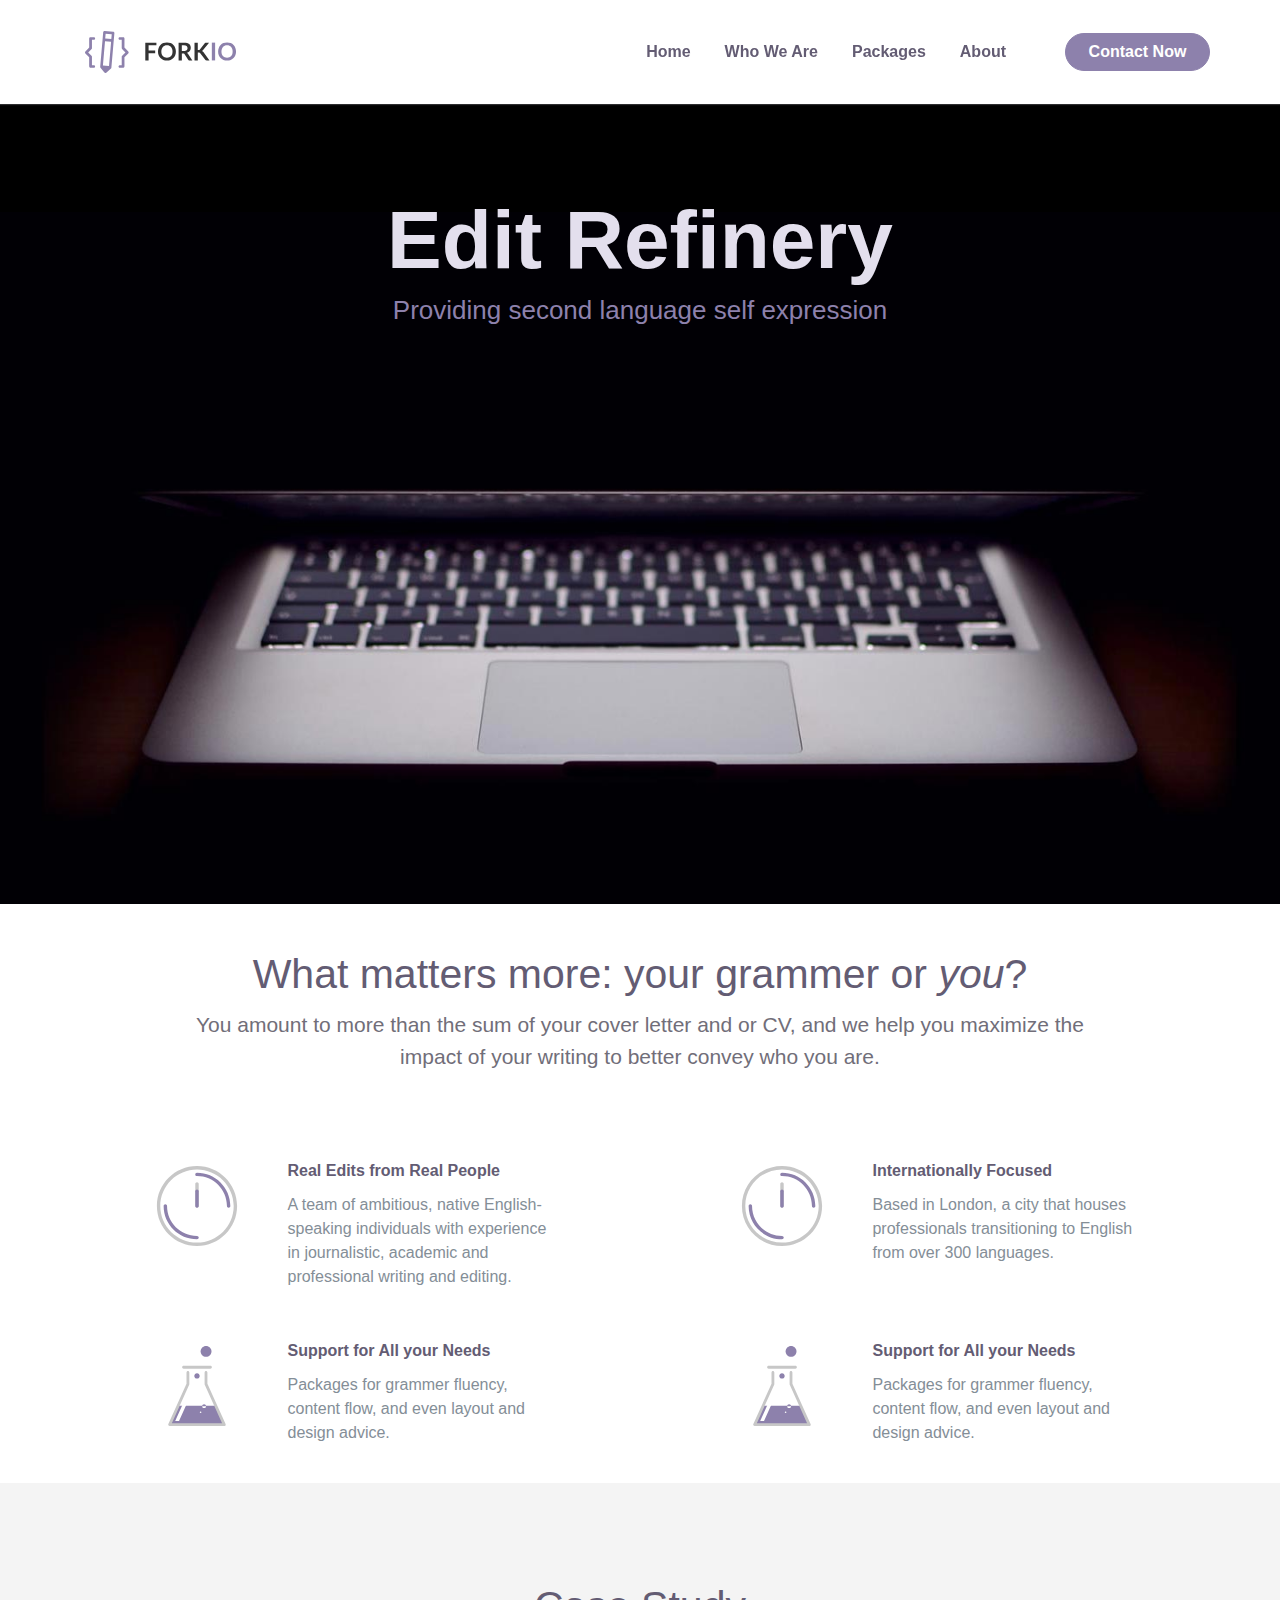
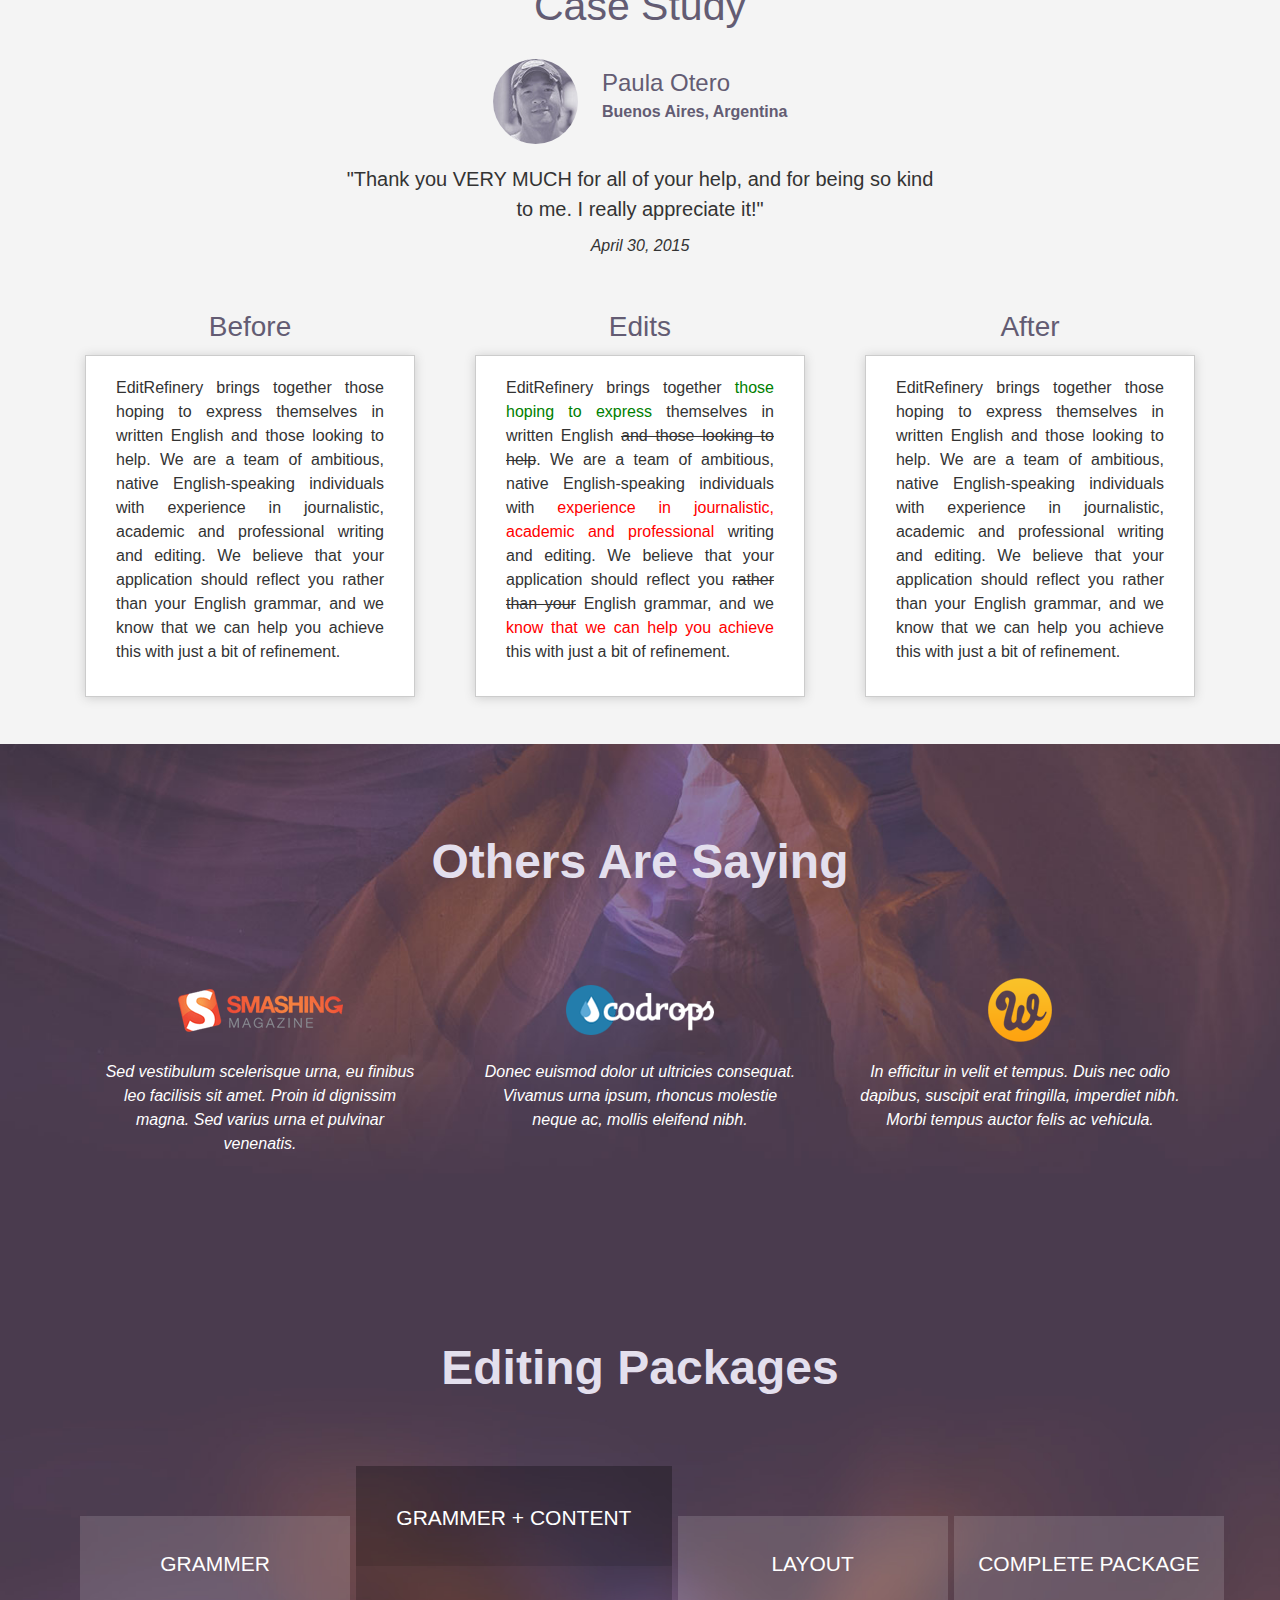
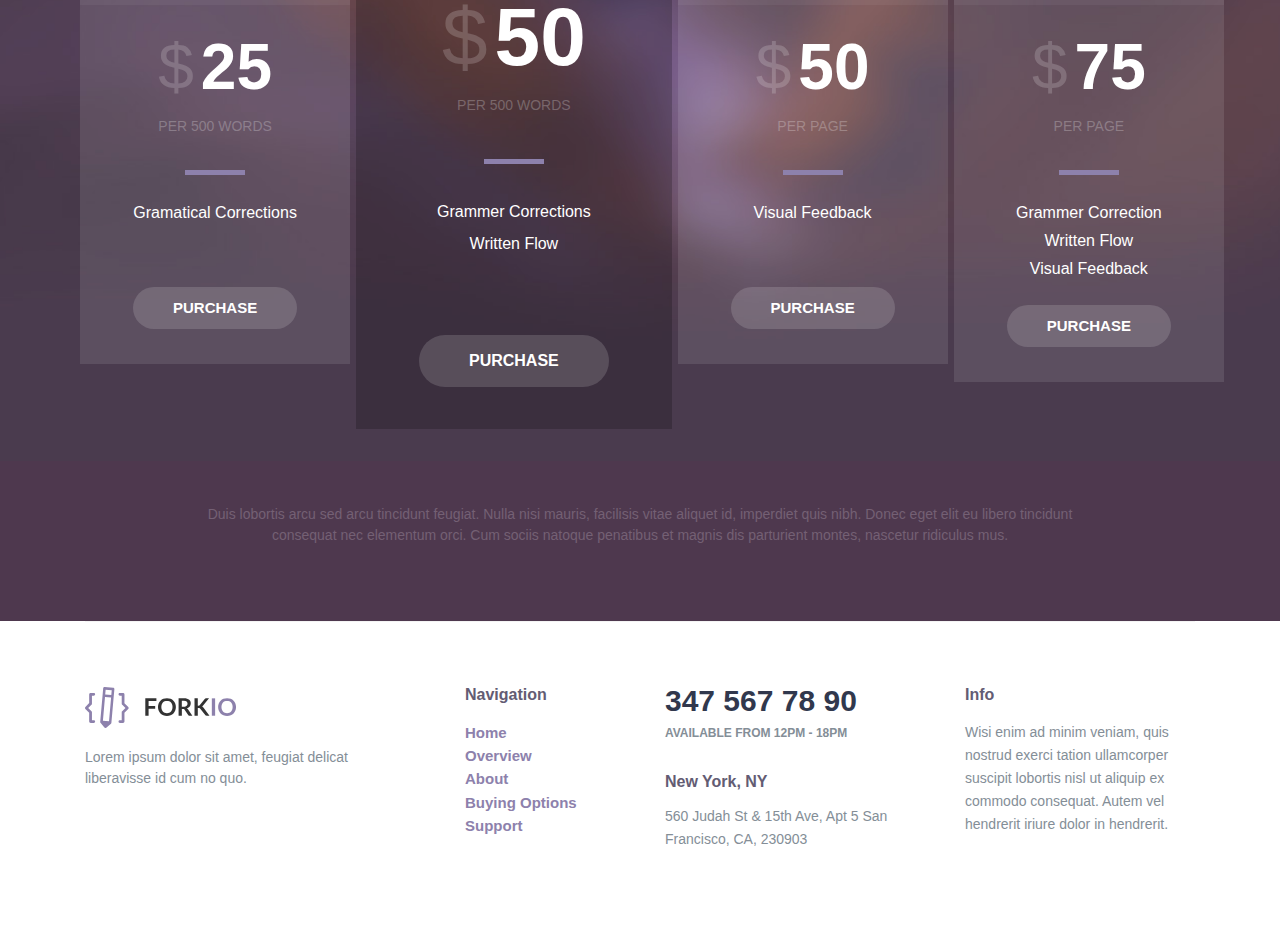
==== commit ef4725e7: "menu functionality, cosmetic changes" ====
--- a/index.html
+++ b/index.html
@@ -41,13 +41,13 @@
 					<div class="opener-holder">
 						<a href="#" class="nav-opener"><span></span></a>
 					</div>
-					<a href="http://tympanus.net/codrops/?p=23525" class="btn btn-primary rounded">Contact Now</a>
+					<a href="#" class="btn btn-primary rounded">Contact Now</a>
 					<div class="nav-drop">
 						<ul>
 							<li class="active visible-sm visible-xs"><a href="#">Home</a></li>
-							<li><a href="#">Overview</a></li>
-							<li><a href="#">Who We Are</a></li>
-							<li><a href="#">Pricing</a></li>
+							<li><a href="#home">Home</a></li>
+							<li><a href="#info">Who We Are</a></li>
+							<li><a href="#packages">Packages</a></li>
 							<li><a href="#">About</a></li>
 						</ul>
 						<div class="drop-holder visible-sm visible-xs">
@@ -62,6 +62,7 @@
 				</nav>
 			</div>
 		</header>
+	<a name="home"></a>
 	<section class="visual">
 
 		<div class="container">
@@ -90,6 +91,7 @@
 			</div>
 		</div>
 	</section>  -->
+	<a name="info"></a>
 	<scetion class="area">
 		<div class="container">
 
@@ -144,7 +146,19 @@
 		</div>
 	</scetion>
 	<section class="area">
-		<div class="container">
+		<div class="container center-text">
+			<h1>Case Study</h1>
+			<div class="success-story">
+				<div class="success-img">
+					<div class="img-holder"><img src="images/user-01.jpg" height="85" width="85" alt=""></div>
+					<div class="text-holder">
+						<h3>Paula Otero</h3>
+						<h4>Buenos Aires, Argentina</h4>
+					</div>
+				</div>
+				<p>"Thank you VERY MUCH for all of your help, and for being so kind to me. I really appreciate it!"</p>
+				<em>April 30, 2015</em>
+			</div>
 			<div class="row">
 				<div class="col-md-4 edit-holder">
 					<h3>Before</h3>
@@ -169,75 +183,11 @@
 			</div>
 		</div>
 	</section>
-	<section class="main">
-		<div class="container">
-			<div class="block-holder">
-				<div class="block-frame">
-					<div class="cycle-gallery">
-						<div class="mask">
-							<div class="slideset">
-								<div class="slide">
-									<div class="img-box">
-										<div class="img-holder"><img src="images/user-01.jpg" height="85" width="85" alt=""></div>
-										<div class="text-holder">
-											<h3>Steven Walters</h3>
-											<a href="#">@DoctorS</a>
-										</div>
-									</div>
-									<p><a href="#">@Pixelbuddha</a> Suspendisse sodales sem est, in scelerisque felis scelerisque in. Aenean faucibus mollis risus. Praesent sit amet erat eget eros.</p>
-									<em class="date">2 hours ago</em>
-								</div>
-								<div class="slide">
-									<div class="img-box">
-										<div class="img-holder"><img src="images/user-02.jpg" height="85" width="85" alt=""></div>
-										<div class="text-holder">
-											<h3>Shane Jennings</h3>
-											<a href="#">@shanejen</a>
-										</div>
-									</div>
-									<p><a href="#">@PSD2HTML</a> Ut id porta quam. Morbi sit amet magna lobortis, hendrerit lorem et, tincidunt lorem. Sed vulputate condimentum lorem vel dapibus</p>
-									<em class="date">5 hours ago</em>
-								</div>
-								<div class="slide">
-									<div class="img-box">
-										<div class="img-holder"><img src="images/user-03.jpg" height="85" width="85" alt=""></div>
-										<div class="text-holder">
-											<h3>Rafael Belverde</h3>
-											<a href="#">@bellraffi</a>
-										</div>
-									</div>
-									<p><a href="#">@codrops</a> Curabitur nec dapibus ligula. In eget ante in nisi laoreet accumsan pretium vitae est. Nulla lacinia efficitur dui eget accumsan?</p>
-									<em class="date">1 day ago</em>
-								</div>
-							</div>
-						</div>
-						<a class="btn-prev" href="#"><i class="glyphicon glyphicon-menu-left"></i></a>
-						<a class="btn-next" href="#"><i class="glyphicon glyphicon-menu-right"></i></a>
-					</div>
-				</div>
-				<!-- <div class="block-frame">
-					<ul class="cta-list">
-						<li>
-							<a href="#" class="btn btn-default"><i class="fa fa-github"></i> GitHub</a>
-							<p>7 352 Followers</p>
-						</li>
-						<li>
-							<a href="#" class="btn btn-info"><i class="fa fa-twitter"></i> Twitter</a>
-							<p>136 312 Followers</p>
-						</li>
-						<li>
-							<a href="#" class="btn btn-blue"><i class="fa fa-facebook"></i> Facebook</a>
-							<p>218 092 Subscribers</p>
-						</li>
-					</ul>
-				</div> -->
-			</div>
-		</div>
-	</section>
+	
 	<section class="visual-container">
-		<!-- <div class="visual-area">
+		<div class="visual-area">
 			<div class="container">
-				<h2>People Are Talking About Fork</h2>
+				<h2>Others Are Saying</h2>
 				<ul class="testimonials">
 					<li>
 						<div class="img-holder"><a href="#"><img src="images/logo-smashing.png" height="43" width="165" alt="smashing magazine"></a></div>
@@ -251,22 +201,11 @@
 						<div class="img-holder"><a href="#"><img src="images/logo-w.png" height="64" width="64" alt="w"></a></div>
 						<p><em>In efficitur in velit et tempus. Duis nec odio dapibus, suscipit erat fringilla, imperdiet nibh. Morbi tempus auctor felis ac vehicula. </em></p>
 					</li>
-					<li>
-						<div class="img-holder"><a href="#"><img src="images/logo-pixel.png" height="24" width="225" alt="Pixel Buddha"></a></div>
-						<p><em>Sed vestibulum scelerisque urna, eu finibus leo facilisis sit amet. Proin id dignissim magna. Sed varius urna et pulvinar venenatis. </em></p>
-					</li>
-					<li>
-						<div class="img-holder"><a href=""><img src="images/logo-cb.png" height="34" width="166" alt="creative bloq"></a></div>
-						<p><em>Praesent ut eros tristique, malesuada lectus vel, lobortis massa. Nulla faucibus lorem id arcu consequat faucibus. </em></p>
-					</li>
-					<li>
-						<div class="img-holder"><a href="#"><img src="images/logo-tnw.png" height="34" width="108" alt="tnw"></a></div>
-						<p><em>Fusce pharetra erat id odio blandit, nec pharetra eros venenatis. Pellentesque porttitor cursus massa et vestibulum.</em></p>
-					</li>
 				</ul>
 			</div>
 			<img src="images/img-decor-02.jpg" height="764" width="1380" alt="" class="bg-stretch">
-		</div> -->
+		</div>
+		<a name="packages"></a>	
 		<div class="visual-area">
 			<div class="container">
 				<h2>Editing Packages</h2>
--- a/css/all.css
+++ b/css/all.css
@@ -29,10 +29,57 @@
   box-shadow: -1px 1px 10px #ccc;
 }
 
+.center-text{
+  text-align: center;
+}
 .edit-holder{
   padding: 0 30px;
   text-align: center;
 }
+
+.success-story{
+  margin: 30px 0;
+}
+
+.success-story>p{
+  max-width: 600px;
+  margin: 10px auto;
+  font-size: 20px;
+}
+.success-img{
+  margin-bottom: 20px;
+}
+
+.success-img .img-holder{
+  display: inline-block;
+  margin-right: 20px;
+  vertical-align: middle;
+}
+
+.success-img .img-holder img{
+  border-radius: 50%;
+}
+
+.success-img .text-holder{
+  display: inline-block;
+  text-align: left;
+  vertical-align: middle;
+}
+
+.success-img .text-holder h3{
+  margin: 0;
+  font-size: 2.4rem;
+  line-height: 1.33333;
+  color: #635C73;
+}
+
+.success-img .text-holder h4{
+  margin: 0 0 12px;
+  font-size: 16px;
+  line-height: 1.625;
+  font-weight: bold;
+}
+
 .edit-box{
   text-align: justify;
   background-color: white;
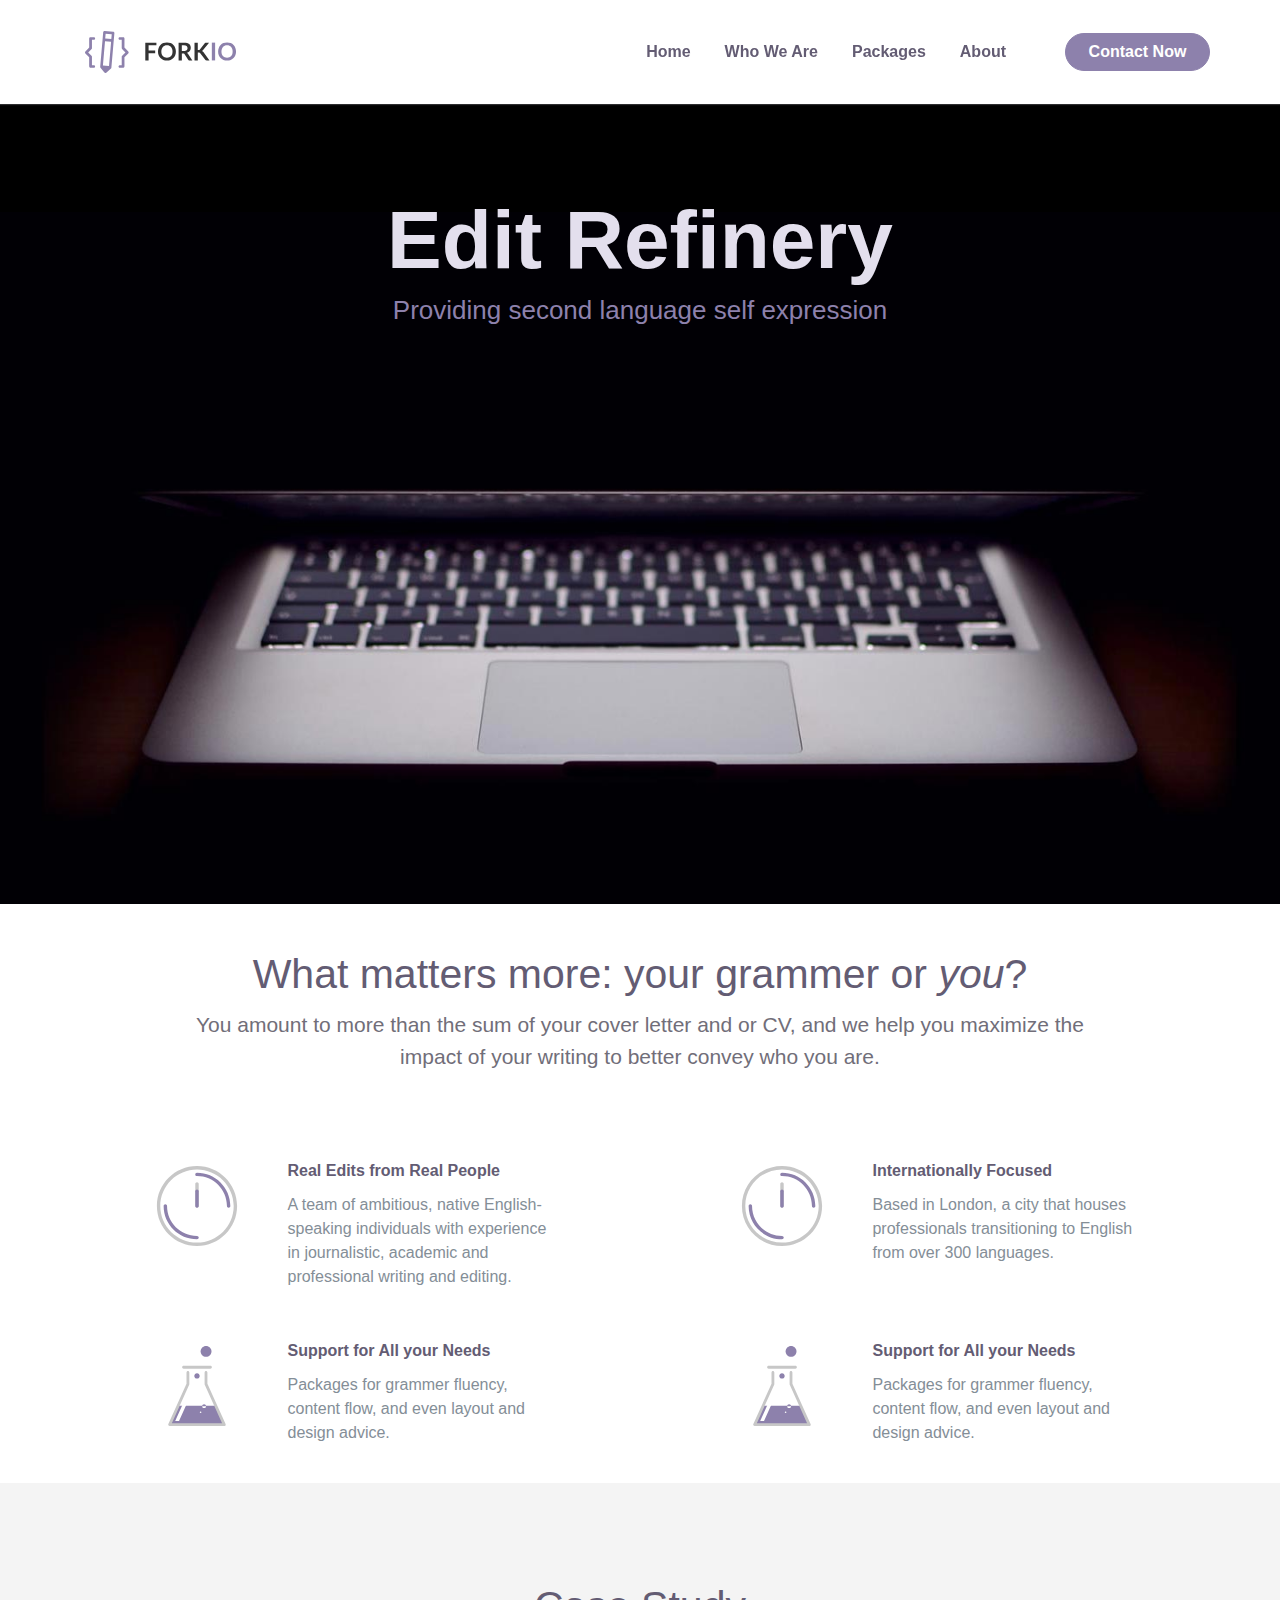
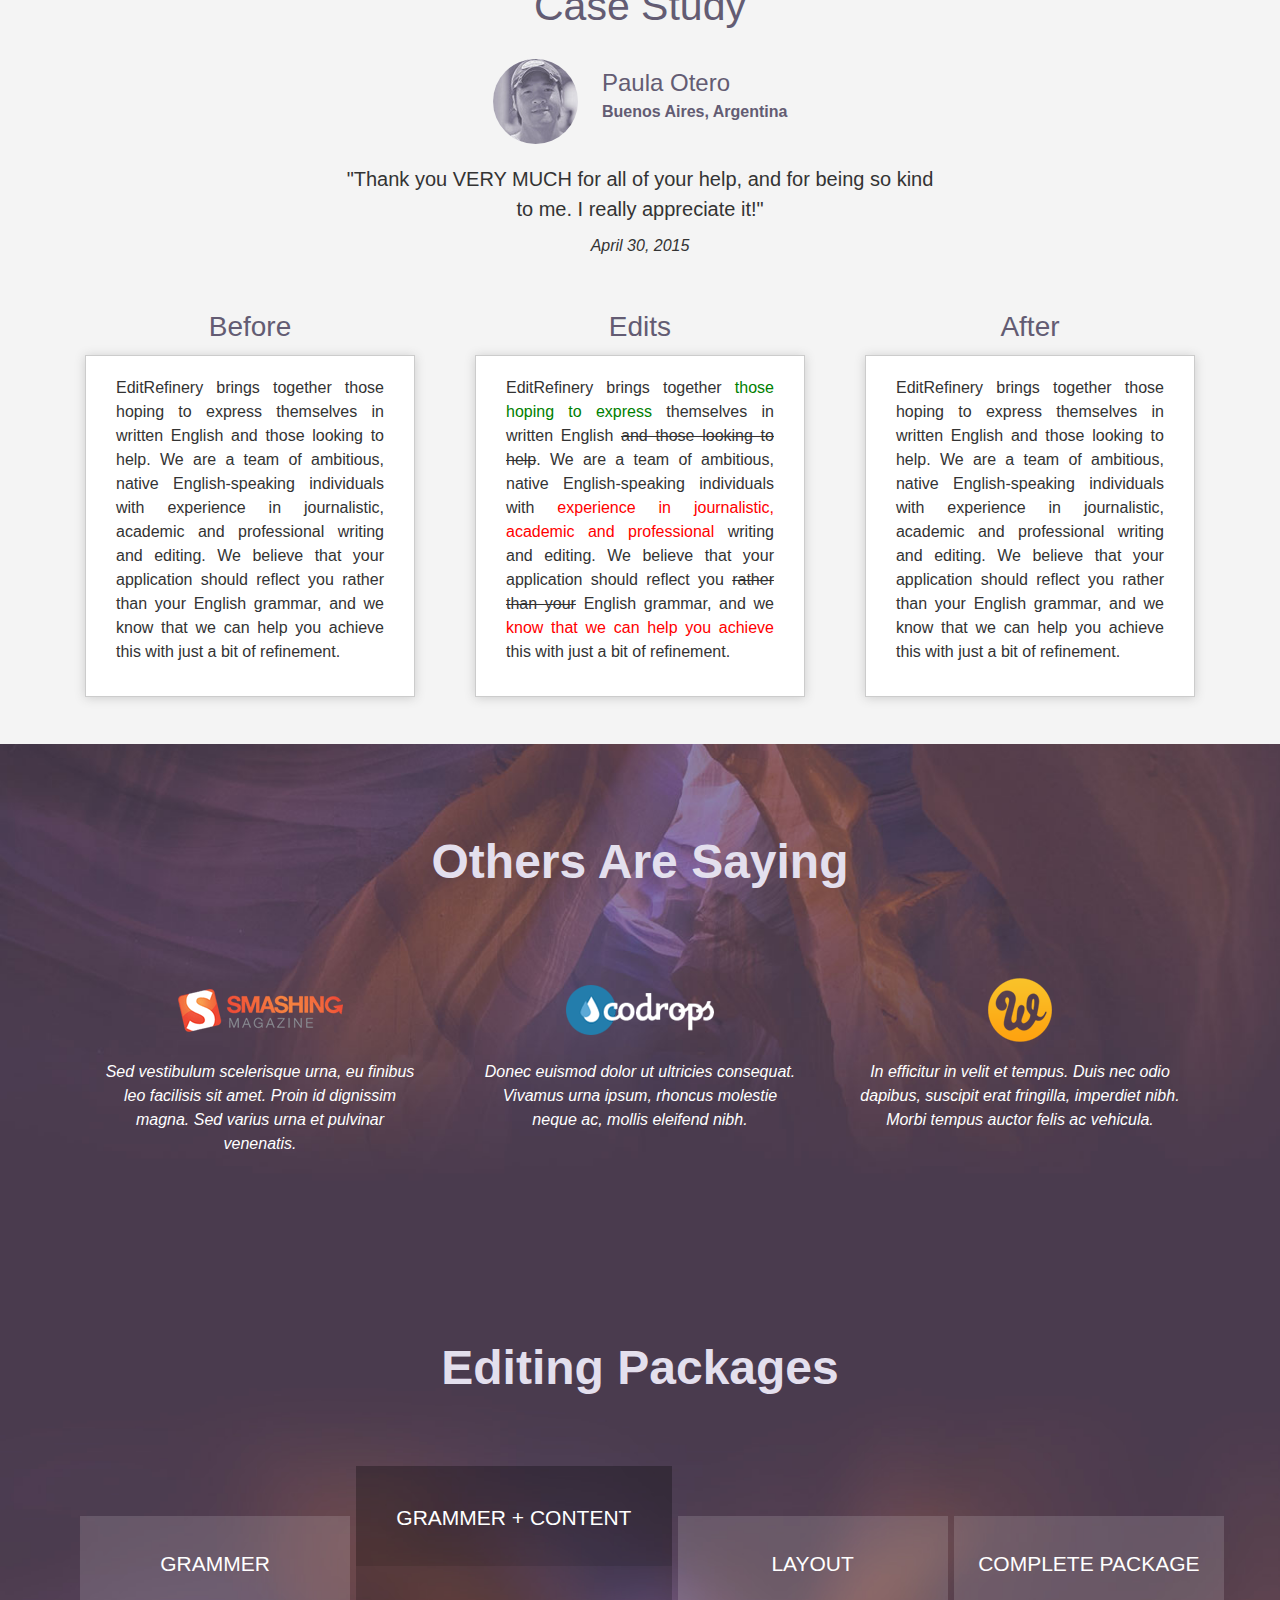
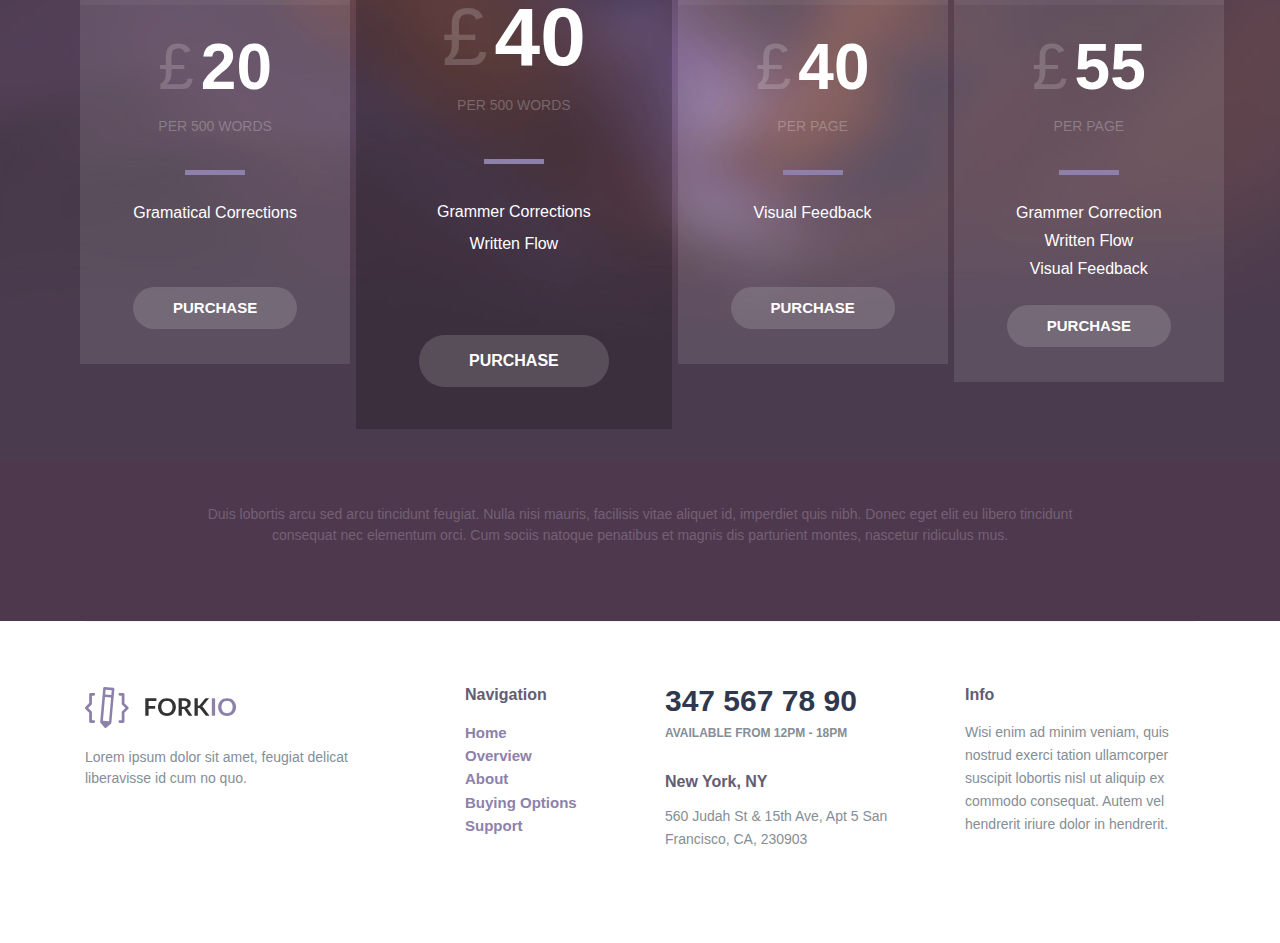
==== commit 9b5e31b1: "added pound" ====
--- a/index.html
+++ b/index.html
@@ -215,7 +215,7 @@
 		                    <h3>Grammer</h3>
 		                </div>
 		                <div class="price">
-		                    <span class="price-main"><span class="symbol">$</span>25</span>
+		                    <span class="price-main"><span class="symbol">&#163;</span>20</span>
 		                    <span class="price-additional">per 500 words</span>
 		                </div>
 		                <ul class="item-list">
@@ -227,7 +227,7 @@
 		                <div class="head">
 		                    <h3>Grammer + Content</h3> </div>
 		                <div class="price">
-		                    <span class="price-main"><span class="symbol">$</span>50</span>
+		                    <span class="price-main"><span class="symbol">&#163;</span>40</span>
 		                    <span class="price-additional">per 500 words</span>
 		                </div>
 		                    <ul class="item-list">
@@ -240,7 +240,7 @@
 		                <div class="head">
 		                    <h3>Layout</h3> </div>
 		                <div class="price">
-		                    <span class="price-main"><span class="symbol">$</span>50</span>
+		                    <span class="price-main"><span class="symbol">&#163;</span>40</span>
 		                    <span class="price-additional">per page</span>
 		                </div>
 		                    <ul class="item-list">
@@ -252,7 +252,7 @@
 		                <div class="head">
 		                    <h3>Complete Package</h3> </div>
 		                <div class="price">
-		                    <span class="price-main"><span class="symbol">$</span>75</span>
+		                    <span class="price-main"><span class="symbol">&#163;</span>55</span>
 		                    <span class="price-additional">per page</span>
 		                </div>
 		                <ul class="item-list">
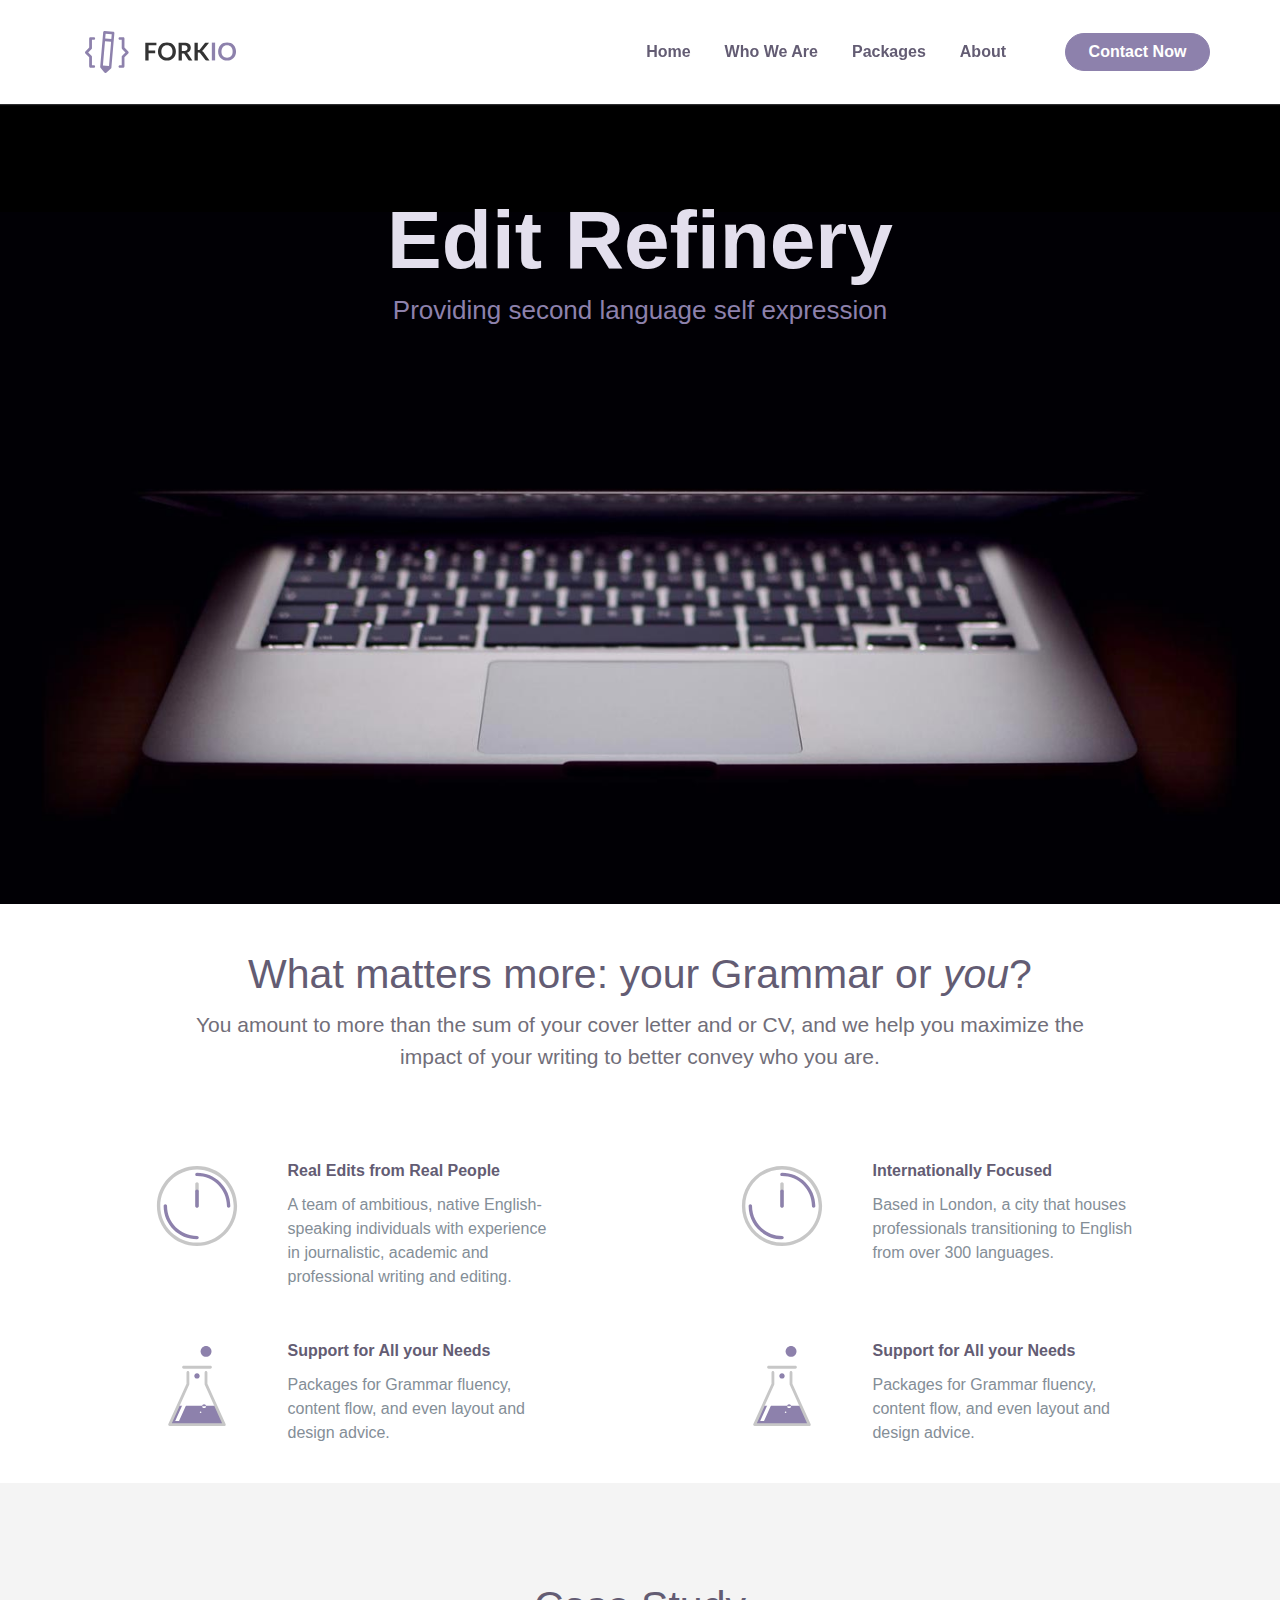
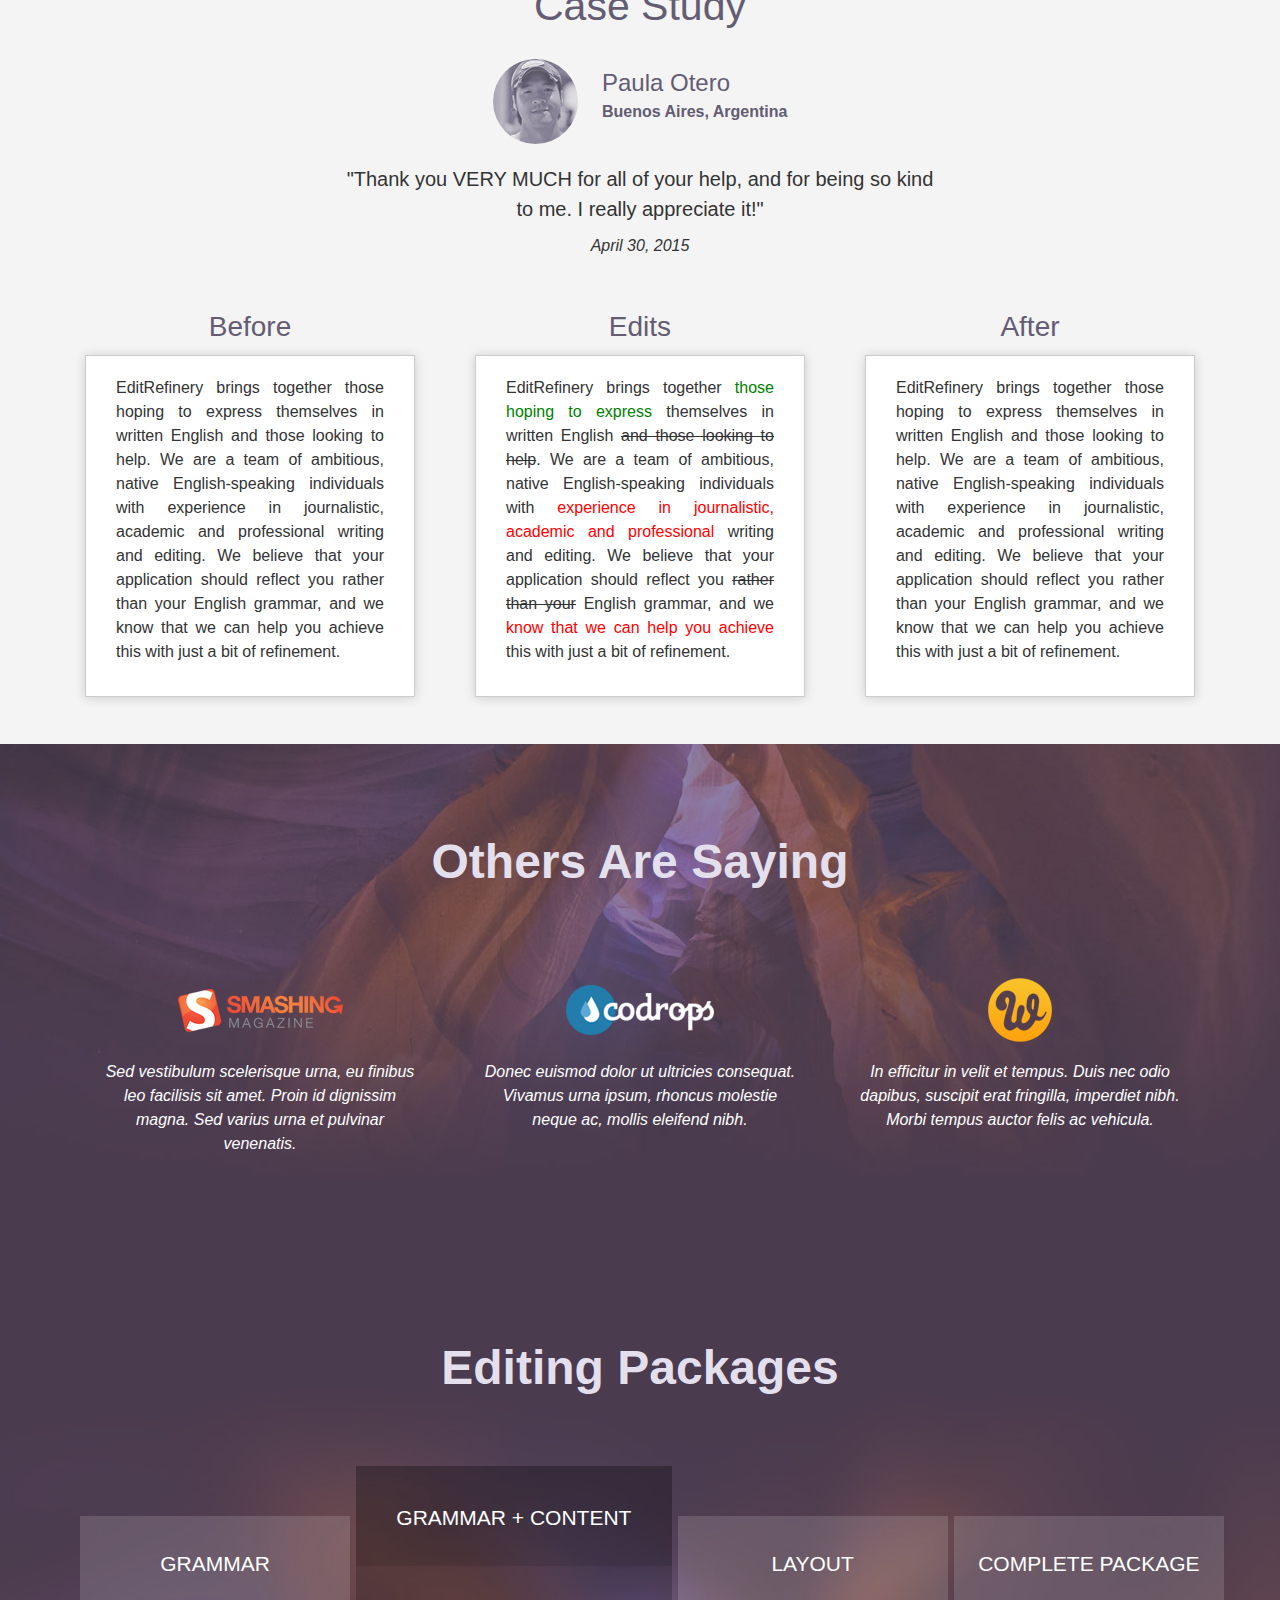
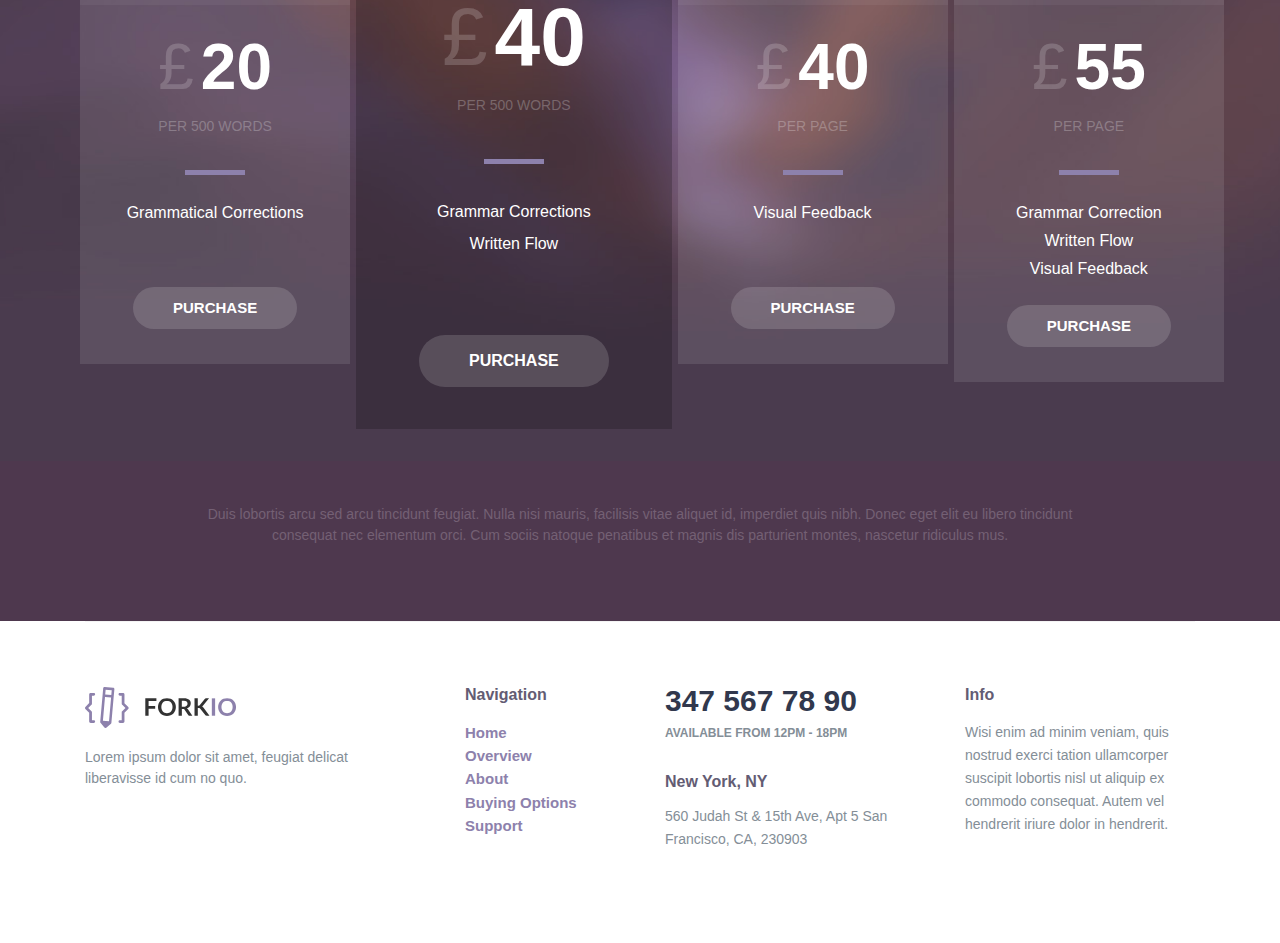
==== commit 97ffd14e: "fix grammar" ====
--- a/index.html
+++ b/index.html
@@ -84,7 +84,7 @@
 			<div class="row">
 				<div class="text-box col-md-offset-1 col-md-10">
 
-					<h1>What matters more: your grammer or <em>you</em>?</h1>
+					<h1>What matters more: your Grammar or <em>you</em>?</h1>
 					<p>Here at EditRefinery, we believe that you amount to more than the sum of your cover letter and or CV. We vow to work with you to maximize the impact of your writing and better convey who you are.</p>
 					<div class="social-placeholder"><img src="images/img-social-placeholder-01.png" height="26" width="365" alt=""></div>
 				</div>
@@ -98,7 +98,7 @@
 			<div class="row">
 				<br>
 				<div class="text-box col-md-offset-1 col-md-10">
-					<h1>What matters more: your grammer or <em>you</em>?</h1>
+					<h1>What matters more: your Grammar or <em>you</em>?</h1>
 					<p>You amount to more than the sum of your cover letter and or CV, and we help you maximize the impact of your writing to better convey who you are.</p>
 					<!-- Could bold 'maximize the impact' and other parts -->
 					<!-- <div class="social-placeholder"><img src="images/img-social-placeholder-01.png" height="26" width="365" alt=""></div> -->
@@ -119,7 +119,7 @@
 							<div class="img-holder"><img src="images/graph-02.svg" alt=""></div>
 							<div class="text-holder">
 								<h3>Support for All your Needs</h3>
-								<p>Packages for grammer fluency, content flow, and even layout and design advice.</p>
+								<p>Packages for Grammar fluency, content flow, and even layout and design advice.</p>
 							</div>
 						</li>
 					</ul>
@@ -137,7 +137,7 @@
 							<div class="img-holder"><img src="images/graph-02.svg" alt=""></div>
 							<div class="text-holder">
 								<h3>Support for All your Needs</h3>
-								<p>Packages for grammer fluency, content flow, and even layout and design advice.</p>
+								<p>Packages for Grammar fluency, content flow, and even layout and design advice.</p>
 							</div>
 						</li>
 					</ul>
@@ -212,26 +212,26 @@
 				<div class="pricing-tables">
 					<div class="plan">
 		                <div class="head">
-		                    <h3>Grammer</h3>
+		                    <h3>Grammar</h3>
 		                </div>
 		                <div class="price">
 		                    <span class="price-main"><span class="symbol">&#163;</span>20</span>
 		                    <span class="price-additional">per 500 words</span>
 		                </div>
 		                <ul class="item-list">
-		                    <li>Gramatical Corrections</li>
+		                    <li>Grammatical Corrections</li>
 		                </ul>
 		                <button type="button" class="btn btn-default rounded">purchase</button>
 		            </div>
 		            <div class="plan recommended">
 		                <div class="head">
-		                    <h3>Grammer + Content</h3> </div>
+		                    <h3>Grammar + Content</h3> </div>
 		                <div class="price">
 		                    <span class="price-main"><span class="symbol">&#163;</span>40</span>
 		                    <span class="price-additional">per 500 words</span>
 		                </div>
 		                    <ul class="item-list">
-		                       <li>Grammer Corrections</li>
+		                       <li>Grammar Corrections</li>
 		                       <li>Written Flow</li>
 		                    </ul>
 		                <button type="button" class="btn btn-default rounded">purchase</button>
@@ -256,7 +256,7 @@
 		                    <span class="price-additional">per page</span>
 		                </div>
 		                <ul class="item-list">
-		                    <li>Grammer Correction</li>
+		                    <li>Grammar Correction</li>
 		                    <li>Written Flow</li>
 		                    <li>Visual Feedback</li>
 		                </ul>
